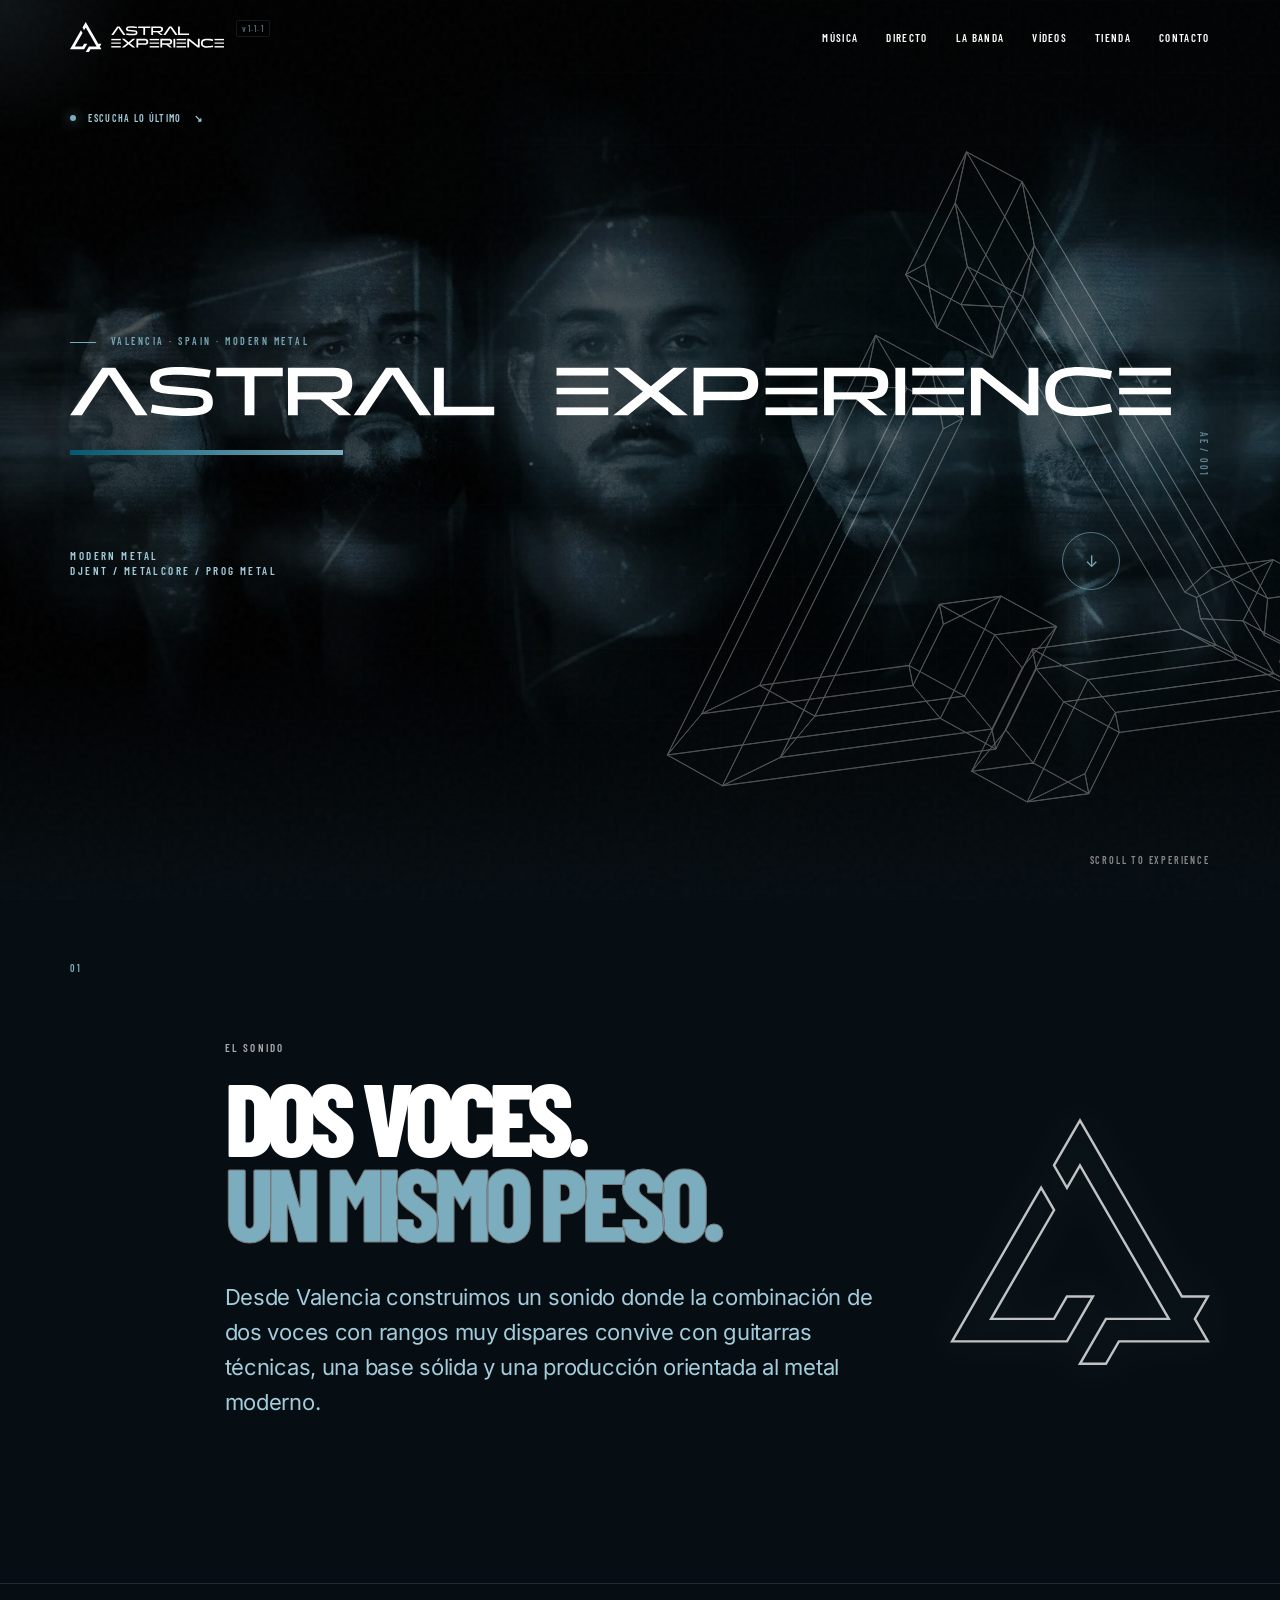
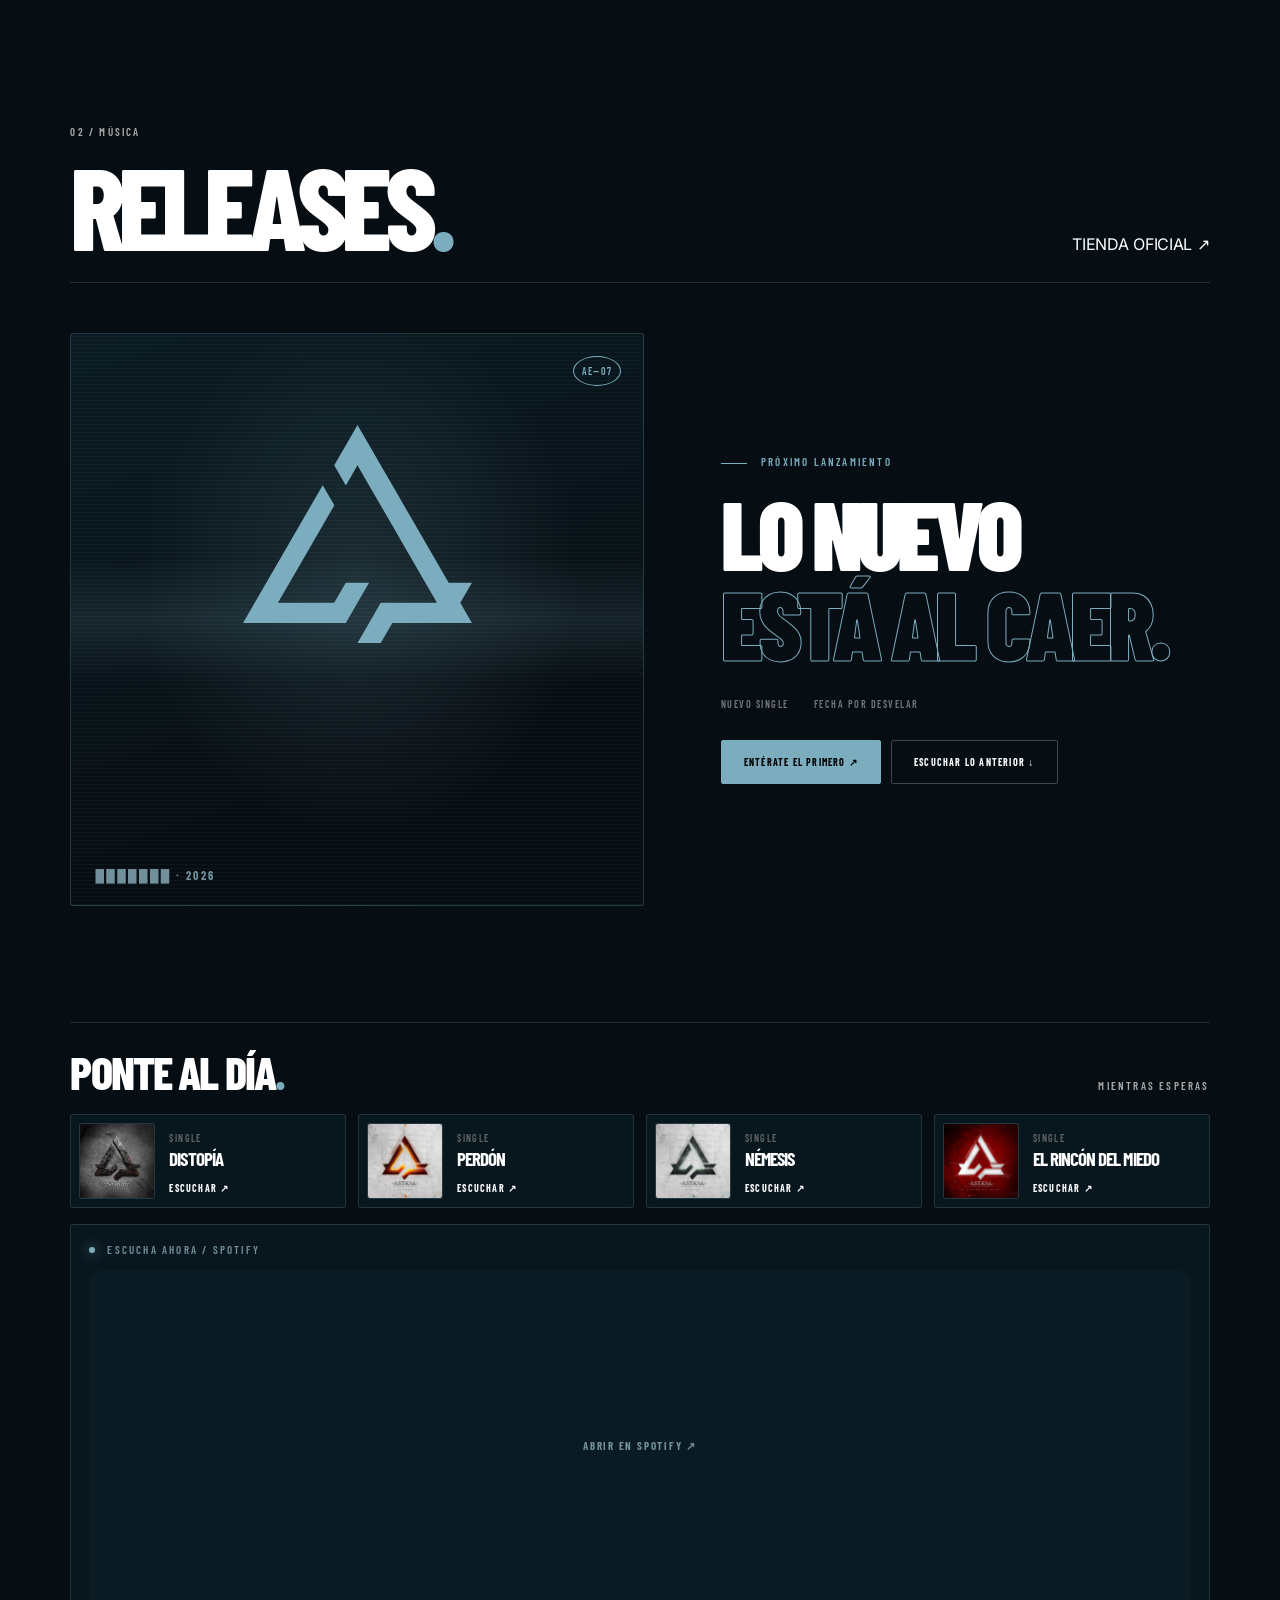
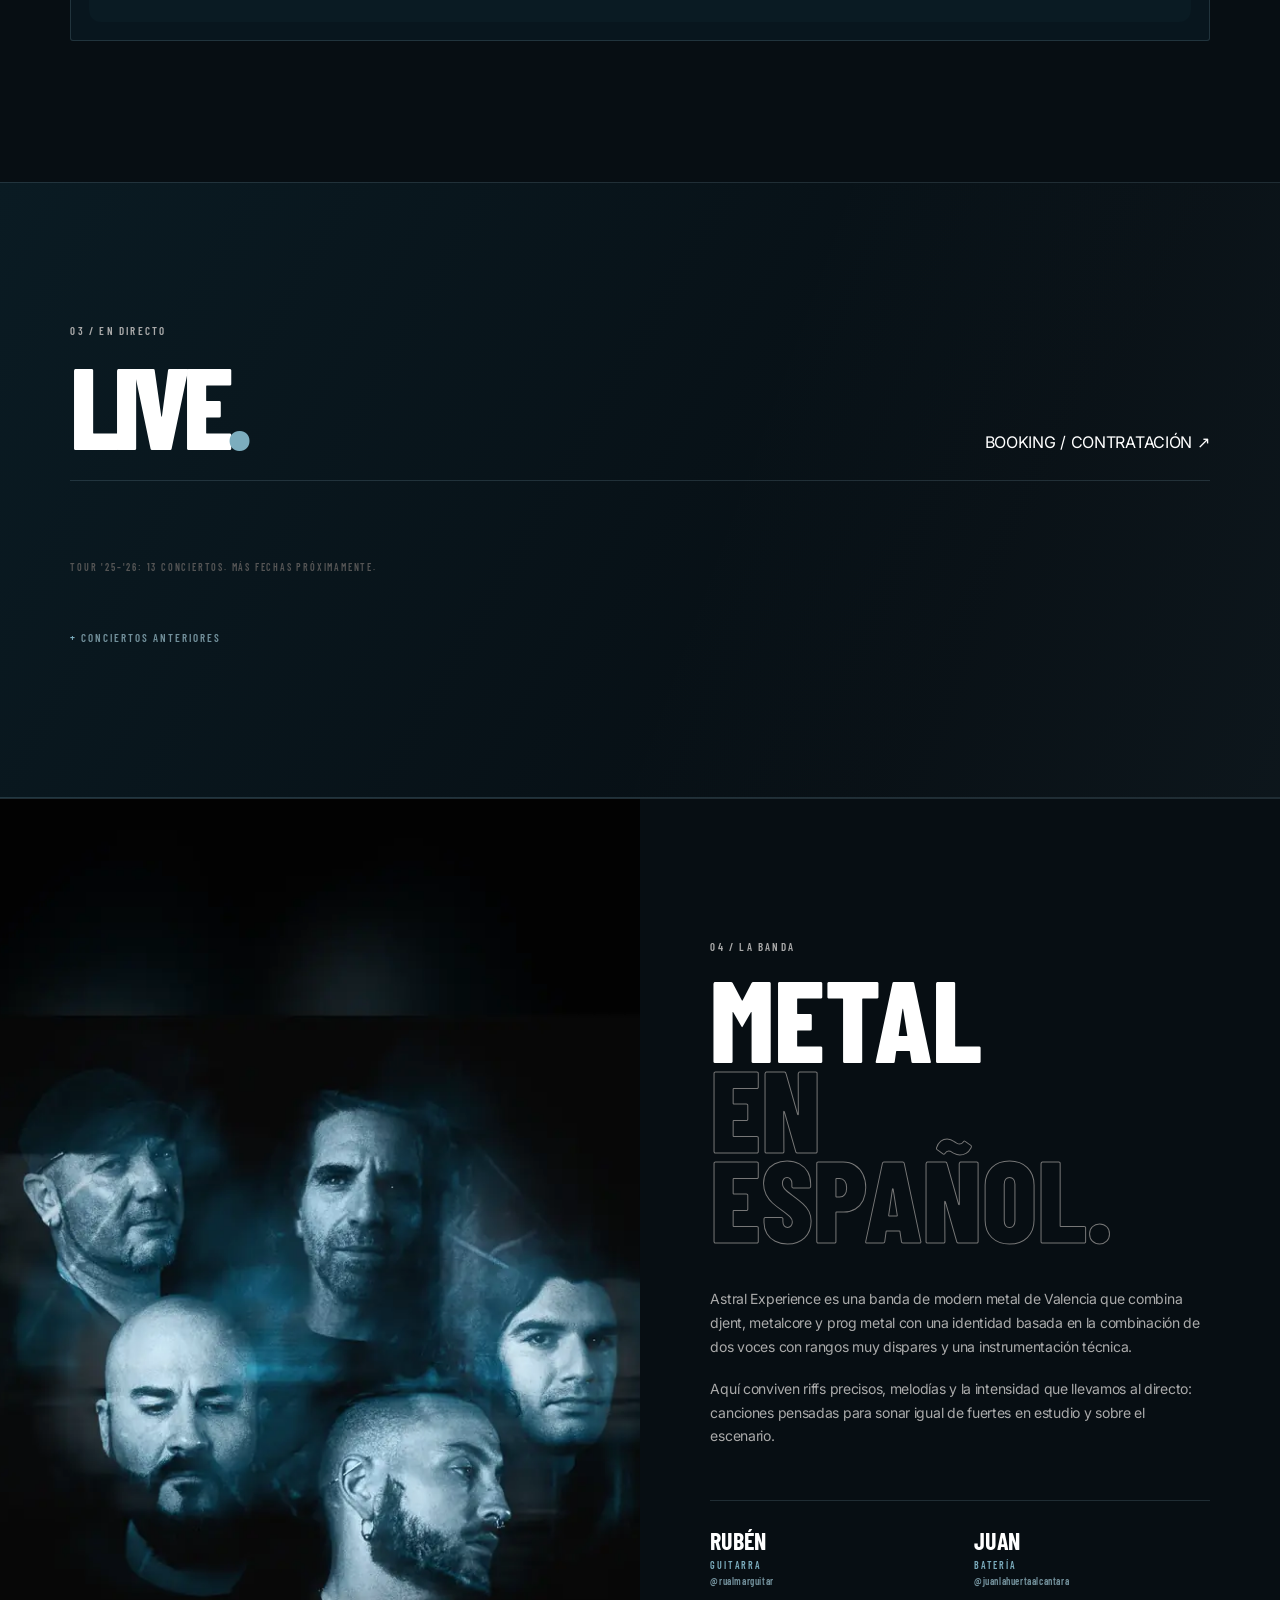
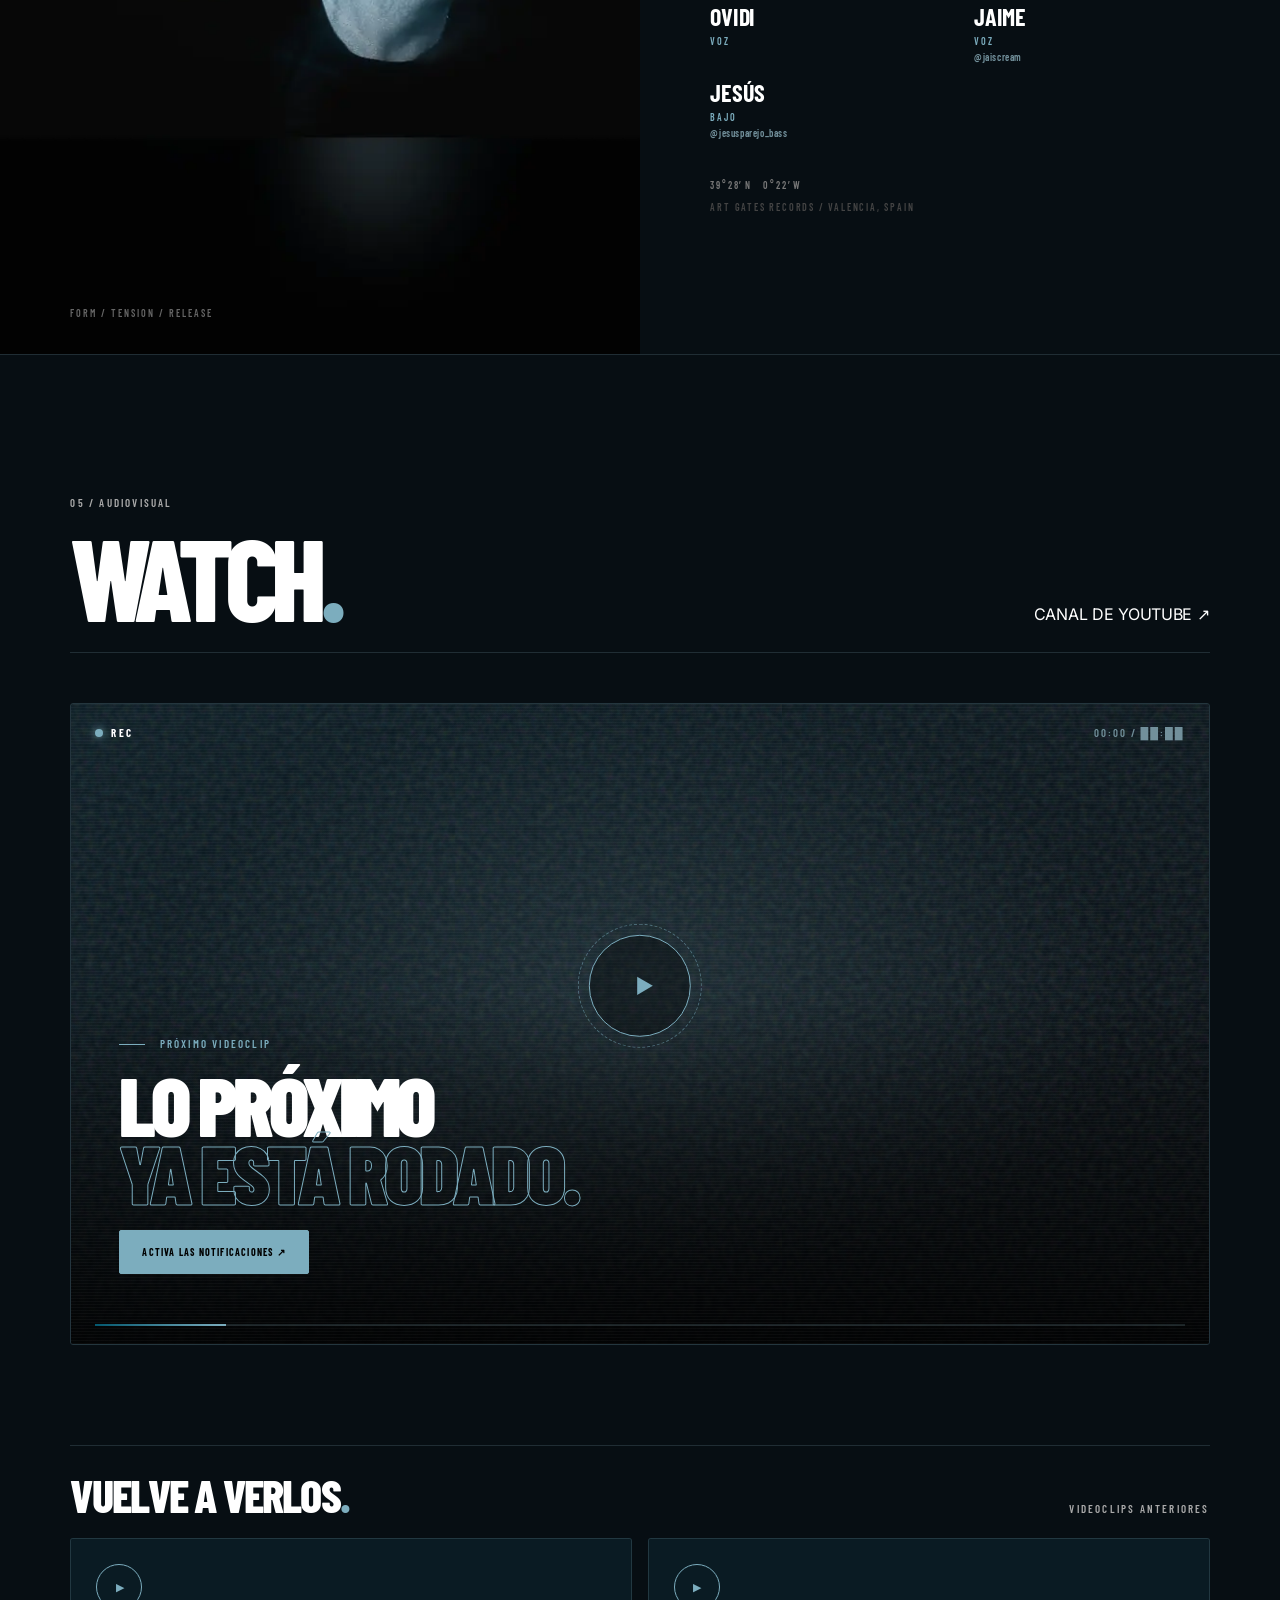
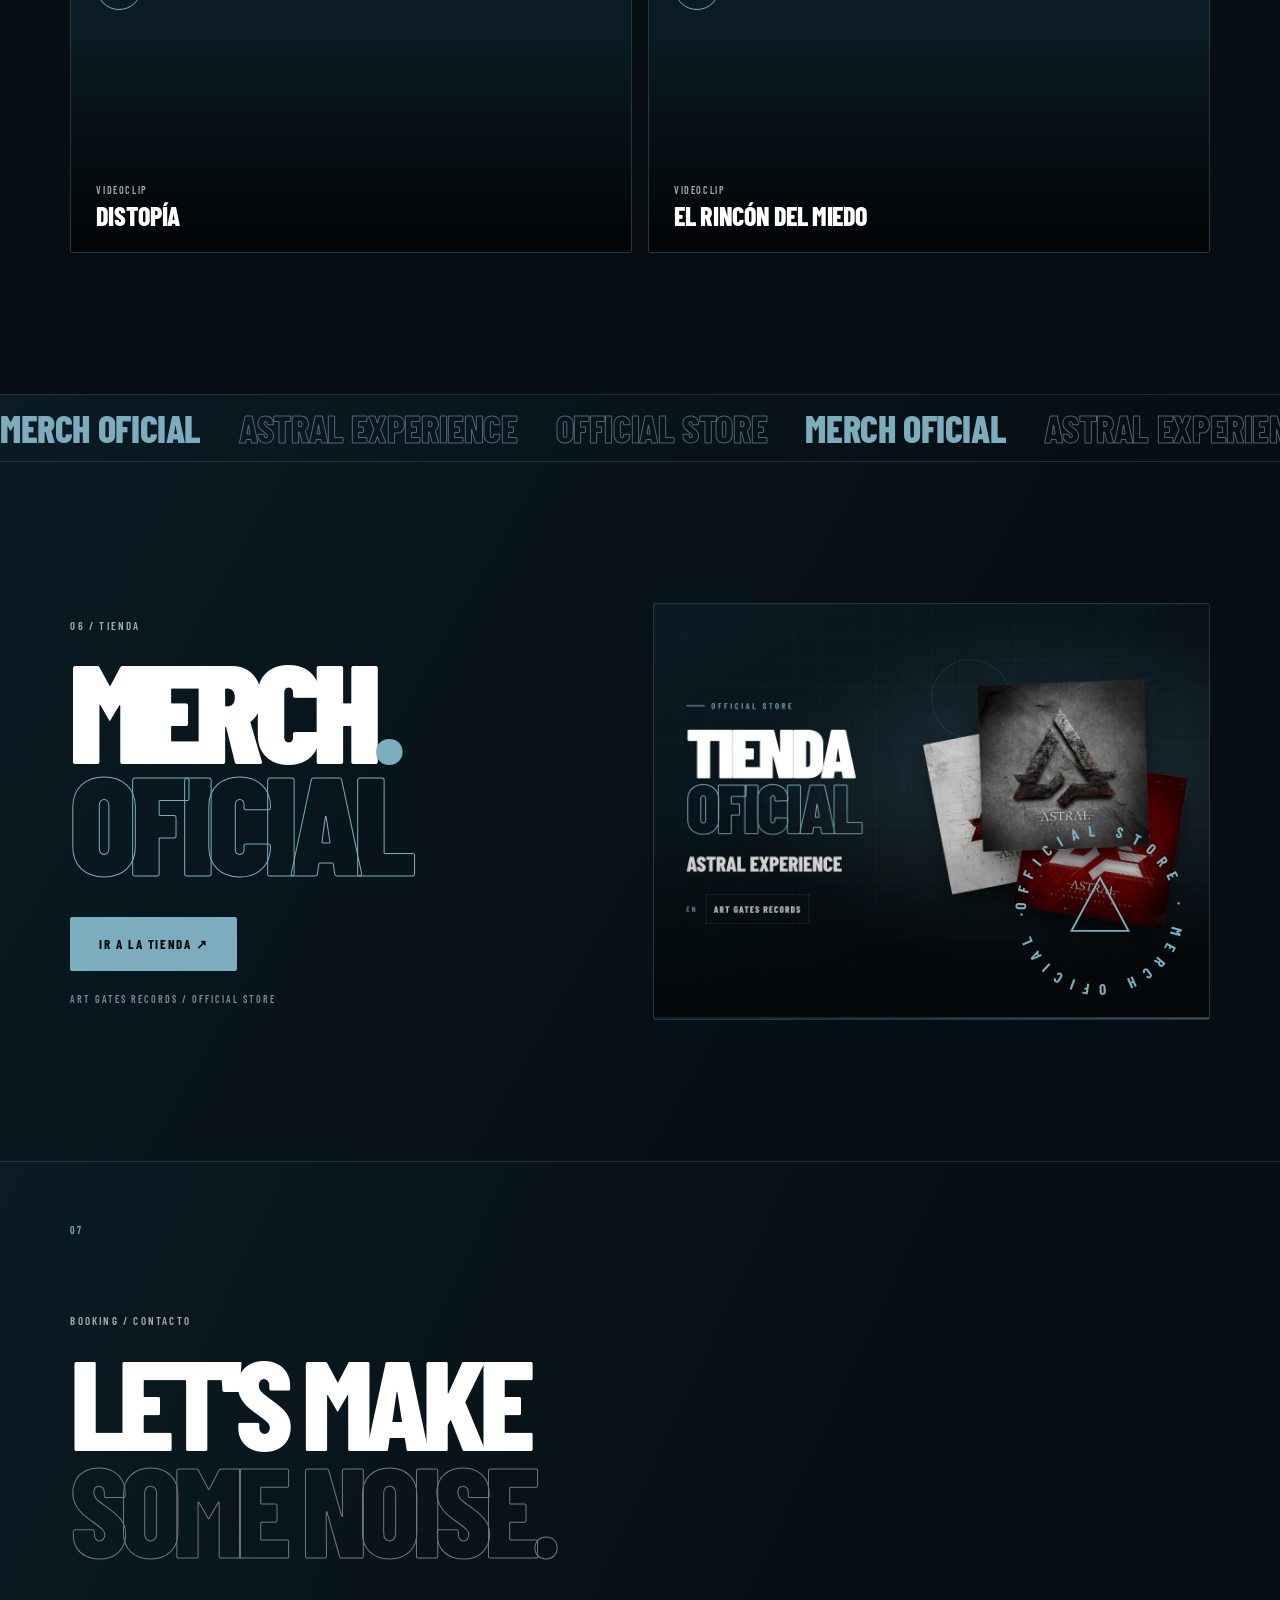
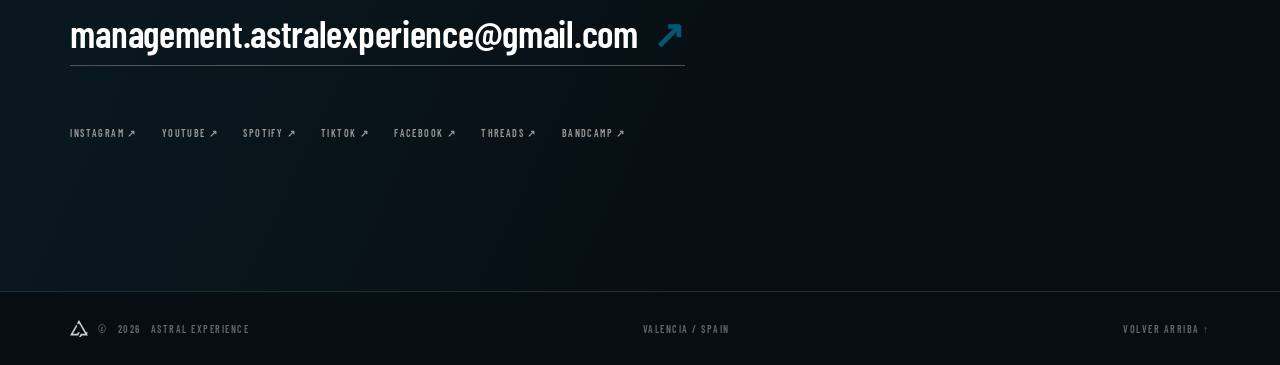
==== index.html @ 27fe6916 "Separar líneas del titular «Lo nuevo / está al caer» para que la tilde no pise la línea superior (v1" ====
<!doctype html>
<!-- ═══════════════ FASE DE COLOR ═══════════════
     data-fase="azul" → fase 1 (desde 2/11/2026, primer videoclip)
     data-fase="rojo" → fase 2 (segundo videoclip). Cambia también 404.html.
     ════════════════════════════════════════════════ -->
<html lang="es" data-fase="azul">
<head>
  <meta charset="utf-8">
  <meta name="viewport" content="width=device-width, initial-scale=1, viewport-fit=cover">

  <!-- ═════════════════════════════════════════════════════════════════════
       SEO · Revisa título y descripción cuando cambie el lanzamiento principal.
       Título: ≤ 60 caracteres. Descripción: 140-160 caracteres.
       ═════════════════════════════════════════════════════════════════════ -->
  <title>Astral Experience — Metal moderno desde Valencia</title>
  <meta name="description" content="Web oficial de Astral Experience, banda de modern metal de Valencia: djent, metalcore y prog metal con dos voces. Escucha Distopía, Perdón y Némesis, mira los vídeos y consulta los conciertos.">
  <link rel="canonical" href="https://www.astralexperience.com/">
  <meta name="robots" content="index, follow, max-image-preview:large">
  <meta name="author" content="Astral Experience">
  <meta name="theme-color" content="#000000">
  <meta name="color-scheme" content="dark">

  <!-- Open Graph / redes (imagen 1200×630 con URL absoluta) -->
  <meta property="og:type" content="website">
  <meta property="og:locale" content="es_ES">
  <meta property="og:site_name" content="Astral Experience">
  <meta property="og:url" content="https://www.astralexperience.com/">
  <meta property="og:title" content="Astral Experience — Metal moderno desde Valencia">
  <meta property="og:description" content="Modern metal desde Valencia. Djent, metalcore y prog metal. Dúo de voces y riffs técnicos.">
  <meta property="og:image" content="https://www.astralexperience.com/assets/img/og-cover.jpg">
  <meta property="og:image:width" content="1200">
  <meta property="og:image:height" content="630">
  <meta property="og:image:alt" content="Astral Experience">
  <meta name="twitter:card" content="summary_large_image">

  <link rel="icon" href="assets/img/logo/favicon.svg" type="image/svg+xml">
  <link rel="apple-touch-icon" href="assets/img/logo/apple-touch-icon.png">
  <link rel="manifest" href="site.webmanifest">

  <!-- Rendimiento: fuentes alojadas en la propia web y la imagen de portada con prioridad -->
  <link rel="preload" href="assets/fonts/barlow-condensed-900.woff2" as="font" type="font/woff2" crossorigin>
  <link rel="preload" href="assets/fonts/inter-var.woff2" as="font" type="font/woff2" crossorigin>
  <link rel="preload" as="image" href="assets/img/hero-mobile.webp" media="(max-width: 47.99rem)" fetchpriority="high">
  <link rel="preload" as="image" href="assets/img/hero.webp" media="(min-width: 48rem)" fetchpriority="high">
  <link rel="preconnect" href="https://i.ytimg.com">

  <script>document.documentElement.classList.add('js')</script>
  <!-- VERSIÓN: súbela en cada cambio aquí, en ?v= de CSS/JS y en la cabecera (fuerza a recargar estilos y scripts) -->
  <link rel="stylesheet" href="assets/css/main.css?v=1.1.1">
  <script src="assets/js/main.js?v=1.1.1" defer></script>

  <!-- Datos estructurados de la banda. Los conciertos se añaden solos a partir de la sección #live. -->
  <script type="application/ld+json">
  {
    "@context": "https://schema.org",
    "@type": "MusicGroup",
    "@id": "https://www.astralexperience.com/#band",
    "name": "Astral Experience",
    "url": "https://www.astralexperience.com/",
    "image": "https://www.astralexperience.com/assets/img/og-cover.jpg",
    "logo": "https://www.astralexperience.com/assets/img/logo/apple-touch-icon.png",
    "genre": ["Modern metal", "Djent", "Metalcore", "Prog metal"],
    "foundingLocation": { "@type": "Place", "name": "Valencia, España" },
    "email": "management.astralexperience@gmail.com",
    "member": [
      { "@type": "OrganizationRole", "roleName": "Guitarra", "member": { "@type": "Person", "name": "Rubén", "sameAs": "https://www.instagram.com/rualmarguitar" } },
      { "@type": "OrganizationRole", "roleName": "Batería", "member": { "@type": "Person", "name": "Juan", "sameAs": "https://www.instagram.com/juanlahuertaalcantara" } },
      { "@type": "OrganizationRole", "roleName": "Voz", "member": { "@type": "Person", "name": "Ovidi" } },
      { "@type": "OrganizationRole", "roleName": "Voz", "member": { "@type": "Person", "name": "Jaime", "sameAs": "https://www.instagram.com/jaiscream" } },
      { "@type": "OrganizationRole", "roleName": "Bajo", "member": { "@type": "Person", "name": "Jesús", "sameAs": "https://www.instagram.com/jesusparejo_bass" } }
    ],
    "recordLabel": { "@type": "Organization", "name": "Art Gates Records", "url": "https://artgatesrecords.com" },
    "sameAs": [
      "https://open.spotify.com/artist/5CzccUc35KuvkdlFZDBaW0",
      "https://www.instagram.com/astralexperience",
      "https://www.youtube.com/@AstralExperience",
      "https://www.tiktok.com/@astralexperience",
      "https://www.facebook.com/astralexperience",
      "https://www.threads.net/@astralexperience",
      "https://astralexperience.bandcamp.com"
    ]
  }
  </script>
</head>
<body>
  <a class="skip" href="#top">Saltar al contenido</a>
  <div class="noise" aria-hidden="true"></div>
  <div class="cursor-glow" aria-hidden="true"></div>

  <!-- ─────────────────────────── CABECERA ─────────────────────────── -->
  <header class="site-header">
    <a class="brand" href="#top" aria-label="Astral Experience, inicio">
      <!-- Imagotipo oficial (BLACKDSUN). Versiones en assets/img/logo/ -->
      <img class="brand-logo" src="assets/img/logo/imagotipo.svg" width="160" height="31" alt="Astral Experience">
      <span class="site-version" title="Versión de la web">v1.1.1</span>
    </a>
    <button class="menu-toggle" type="button" aria-label="Abrir menú" aria-expanded="false" aria-controls="main-nav">
      <span></span><span></span>
    </button>
    <nav class="main-nav" id="main-nav" aria-label="Navegación principal">
      <a href="#music">MÚSICA</a><a href="#live">DIRECTO</a><a href="#experience">LA BANDA</a><a href="#videos">VÍDEOS</a><a href="#store">TIENDA</a><a href="#contact">CONTACTO</a>
    </nav>
  </header>

  <main id="top">

    <!-- ════════════════════════════════════════════════════════════════════
         PORTADA
         ════════════════════════════════════════════════════════════════════ -->
    <section class="hero" aria-labelledby="hero-title">
      <!-- PLACEHOLDER: foto principal. hero.webp 1920×1080 (horizontal) y hero-mobile.webp 1080×1440 (vertical).
           Se muestra en blanco y negro y semitransparente, como fondo.
           VÍDEO OPCIONAL: sube assets/video/hero.mp4 (≤ 4 MB, sin audio, 10-20 s en bucle) y añade
           data-src="assets/video/hero.mp4" al <video>. Sin ese atributo no se descarga nada. -->
      <div class="hero-media" aria-hidden="true">
        <picture>
          <source media="(min-width: 48rem)" srcset="assets/img/hero.webp" width="1920" height="1080">
          <img src="assets/img/hero-mobile.webp" width="1080" height="1440" alt="" fetchpriority="high" decoding="async">
        </picture>
        <video muted loop playsinline preload="none" data-hero-video></video>
      </div>
      <div class="hero-grid" aria-hidden="true"></div>
      <img class="hero-element" src="assets/img/logo/elemento.svg" alt="" aria-hidden="true" width="1430" height="1403" decoding="async">
      <div class="hero-content">
        <p class="eyebrow"><span></span> VALENCIA · SPAIN · MODERN METAL</p>
        <h1 id="hero-title" class="hero-logo"><img src="assets/img/logo/logotipo.svg" alt="Astral Experience" width="3518" height="156" fetchpriority="high"><span class="hero-bar" aria-hidden="true"></span></h1>
        <div class="hero-bottom">
          <p>MODERN METAL<br>DJENT / METALCORE / PROG METAL</p>
          <a class="circle-link" href="#music" aria-label="Descubrir la música"><span aria-hidden="true">↓</span></a>
        </div>
      </div>
      <div class="hero-side" aria-hidden="true">AE / 001</div><div class="scroll-label" aria-hidden="true">SCROLL TO EXPERIENCE</div>
      <!-- EDITABLE · texto del aviso superior de la portada -->
      <a class="hero-listen" href="#music"><span class="live-dot"></span> ESCUCHA LO ÚLTIMO <span aria-hidden="true">↘</span></a>
    </section>

    <!-- ════════════════════════════════════════════════════════════════════
         01 · INTRO
         ════════════════════════════════════════════════════════════════════ -->
    <section class="intro section-pad" aria-labelledby="intro-title">
      <div class="section-index" aria-hidden="true">01</div>
      <div class="intro-copy reveal">
        <!-- ═══════════════ EDITABLE · INTRO ═══════════════ -->
        <p class="eyebrow">EL SONIDO</p>
        <h2 id="intro-title">DOS VOCES.<br><span>UN MISMO PESO.</span></h2>
        <p class="lead">Desde Valencia construimos un sonido donde la combinación de dos voces con rangos muy dispares convive con guitarras técnicas, una base sólida y una producción orientada al metal moderno.</p>
        <!-- ═══════════════ FIN EDITABLE · INTRO ═══════════════ -->
      </div>
      <div class="intro-symbol" aria-hidden="true"><img src="assets/img/logo/isotipo-contorno.svg" alt="" width="856" height="815" loading="lazy"></div>
    </section>

    <!-- ════════════════════════════════════════════════════════════════════
         02 · MÚSICA
         ════════════════════════════════════════════════════════════════════ -->
    <section id="music" class="music section-pad" aria-labelledby="music-title">
      <div class="section-head reveal">
        <div><p class="eyebrow">02 / MÚSICA</p><h2 id="music-title">RELEASES<span class="red-dot">.</span></h2></div>
        <a class="text-link" href="https://artgatesrecords.com/store/es/astral-experience" target="_blank" rel="noopener">TIENDA OFICIAL ↗</a>
      </div>

      <!-- ═══════════════ EDITABLE · PRÓXIMO LANZAMIENTO ═══════════════
           Bloque destacado mientras no se pueda nombrar el single.
           El día del anuncio (o de la salida) se sustituye por la portada, el título y los enlaces del single.
           ═════════════════════════════════════════════════════════════ -->
      <article class="next-release reveal">
        <div class="next-art" aria-hidden="true">
          <span class="next-mark"></span>
          <div class="next-bars"><i></i><i></i><i></i><i></i><i></i><i></i><i></i><i></i><i></i><i></i><i></i><i></i><i></i><i></i><i></i><i></i></div>
          <span class="next-stamp">AE—07</span>
          <span class="next-redacted">███████ · 2026</span>
        </div>
        <div class="next-info">
          <p class="eyebrow"><span></span> PRÓXIMO LANZAMIENTO</p>
          <h3>LO NUEVO<br><em>ESTÁ AL CAER.</em></h3>
          <div class="release-meta"><span>NUEVO SINGLE</span><span>FECHA POR DESVELAR</span></div>
          <div class="actions">
            <a class="button button-primary" href="https://www.instagram.com/astralexperience" target="_blank" rel="noopener">ENTÉRATE EL PRIMERO ↗</a>
            <a class="button" href="#discografia">ESCUCHAR LO ANTERIOR ↓</a>
          </div>
        </div>
      </article>
      <!-- ═══════════════ FIN EDITABLE · PRÓXIMO LANZAMIENTO ═══════════════ -->

      <!-- ═══════════════ EDITABLE · DISCOGRAFÍA ═══════════════
           Un <article> por lanzamiento, del más reciente al más antiguo.
           Portadas cuadradas 600×600 WebP en assets/img/releases/.
           En href pon el enlace directo del single en Spotify (o el enlace inteligente).
           ══════════════════════════════════════════════════════ -->
      <div class="discography" id="discografia">
        <div class="discography-head">
          <p class="eyebrow">MIENTRAS ESPERAS</p>
          <h3>PONTE AL DÍA<span class="red-dot">.</span></h3>
        </div>
        <div class="release-grid">
        <article class="release-card reveal">
          <div class="mini-art"><img src="assets/img/releases/distopia.webp" width="600" height="600" loading="lazy" decoding="async" alt="Portada de Distopía"></div>
          <div class="card-copy"><span>SINGLE</span><h3>DISTOPÍA</h3><a href="https://open.spotify.com/artist/5CzccUc35KuvkdlFZDBaW0" target="_blank" rel="noopener">ESCUCHAR ↗</a></div>
        </article>
        <article class="release-card reveal">
          <div class="mini-art"><img src="assets/img/releases/perdon.webp" width="600" height="600" loading="lazy" decoding="async" alt="Portada de Perdón"></div>
          <div class="card-copy"><span>SINGLE</span><h3>PERDÓN</h3><a href="https://open.spotify.com/artist/5CzccUc35KuvkdlFZDBaW0" target="_blank" rel="noopener">ESCUCHAR ↗</a></div>
        </article>
        <article class="release-card reveal">
          <div class="mini-art"><img src="assets/img/releases/nemesis.webp" width="600" height="600" loading="lazy" decoding="async" alt="Portada de Némesis"></div>
          <div class="card-copy"><span>SINGLE</span><h3>NÉMESIS</h3><a href="https://open.spotify.com/artist/5CzccUc35KuvkdlFZDBaW0" target="_blank" rel="noopener">ESCUCHAR ↗</a></div>
        </article>
        <article class="release-card reveal">
          <div class="mini-art"><img src="assets/img/releases/rincon.webp" width="600" height="600" loading="lazy" decoding="async" alt="Portada de El rincón del miedo"></div>
          <div class="card-copy"><span>SINGLE</span><h3>EL RINCÓN DEL MIEDO</h3><a href="https://open.spotify.com/artist/5CzccUc35KuvkdlFZDBaW0" target="_blank" rel="noopener">ESCUCHAR ↗</a></div>
        </article>
        </div>
      </div>
      <!-- ═══════════════ FIN EDITABLE · DISCOGRAFÍA ═══════════════ -->

      <!-- ═══════════════ EDITABLE · REPRODUCTOR DE SPOTIFY ═══════════════
           Ahora muestra el perfil de artista (se actualiza solo con lo más escuchado).
           Para fijar un single o álbum, cambia data-src por:
             https://open.spotify.com/embed/track/ID_DE_LA_CANCION?theme=0
             https://open.spotify.com/embed/album/ID_DEL_ALBUM?theme=0
           (el ID es la parte final del enlace "Compartir" de Spotify).
           El reproductor solo se carga cuando el visitante llega a esta zona.
           ═════════════════════════════════════════════════════════════════ -->
      <div class="player reveal">
        <div class="player-head"><span class="live-dot"></span><p class="eyebrow">ESCUCHA AHORA / SPOTIFY</p></div>
        <div class="player-frame" data-spotify data-src="https://open.spotify.com/embed/artist/5CzccUc35KuvkdlFZDBaW0?theme=0">
          <a class="player-fallback" href="https://open.spotify.com/artist/5CzccUc35KuvkdlFZDBaW0" target="_blank" rel="noopener">ABRIR EN SPOTIFY ↗</a>
        </div>
      </div>
      <!-- ═══════════════ FIN EDITABLE · REPRODUCTOR DE SPOTIFY ═══════════════ -->
    </section>

    <!-- ════════════════════════════════════════════════════════════════════
         03 · DIRECTO
         ════════════════════════════════════════════════════════════════════ -->
    <section id="live" class="live section-pad" aria-labelledby="live-title">
      <div class="section-head reveal">
        <div><p class="eyebrow">03 / EN DIRECTO</p><h2 id="live-title">LIVE<span class="red-dot">.</span></h2></div>
        <a class="text-link" href="#contact">BOOKING / CONTRATACIÓN ↗</a>
      </div>

      <!-- ═══════════════ EDITABLE · CONCIERTOS ═══════════════
           Un <article> por concierto, en cualquier orden.
           data-date="AAAA-MM-DD" es obligatorio: la web ordena las fechas y mueve sola
           las ya celebradas a "Conciertos anteriores".
           Entradas: pon el enlace en href; con href="#" la flecha no se muestra.
           Los datos para Google (eventos) se generan automáticamente desde esta lista:
           mantén las clases show-city, show-venue y show-bands.
           ══════════════════════════════════════════════════════ -->
      <div class="show-list" data-shows>
        <article class="show-row" data-date="2026-10-30" data-time="21:00">
          <div class="show-date"><strong>30</strong><span>OCT</span><small>2026</small></div>
          <div class="show-main"><span><b class="show-city">VALENCIA</b> · <b class="show-venue">PETER ROCK</b> · CIERRE DEL TOUR '25–'26</span><h3 class="show-bands">ASTRAL EXPERIENCE + THE THIRD GRADE + GRIZZLY LIZZARDS</h3></div>
          <div class="show-info"><span>21:00 H</span><strong>12 € ANT. / 15 € TAQ.</strong></div>
          <a class="show-arrow" href="#" target="_blank" rel="noopener" aria-label="Entradas para Valencia">↗</a>
        </article>
        <article class="show-row" data-date="2026-09-05">
          <div class="show-date"><strong>05</strong><span>SEP</span><small>2026</small></div>
          <div class="show-main"><span><b class="show-city">VITORIA-GASTEIZ</b> · <b class="show-venue">URBAN ROCK CONCEPT</b></span><h3 class="show-bands">ASTRAL EXPERIENCE + I SEE EXPLOSIONS + CAVAN</h3></div>
          <div class="show-info"></div>
          <a class="show-arrow" href="#" target="_blank" rel="noopener" aria-label="Entradas para Vitoria-Gasteiz">↗</a>
        </article>
        <article class="show-row" data-date="2026-09-04">
          <div class="show-date"><strong>04</strong><span>SEP</span><small>2026</small></div>
          <div class="show-main"><span><b class="show-city">ZARAGOZA</b> · <b class="show-venue">UTOPÍA</b></span><h3 class="show-bands">ASTRAL EXPERIENCE + ARIDAY</h3></div>
          <div class="show-info"></div>
          <a class="show-arrow" href="#" target="_blank" rel="noopener" aria-label="Entradas para Zaragoza">↗</a>
        </article>
        <article class="show-row" data-date="2026-04-02">
          <div class="show-date"><strong>02</strong><span>ABR</span><small>2026</small></div>
          <div class="show-main"><span><b class="show-city">MADRID</b> · <b class="show-venue">ROCKVILLE</b></span><h3 class="show-bands">ASTRAL EXPERIENCE + OPERA MAGNA</h3></div>
          <div class="show-info"></div>
          <a class="show-arrow" href="#" target="_blank" rel="noopener" aria-label="Entradas para Madrid">↗</a>
        </article>
        <article class="show-row" data-date="2025-10-03">
          <div class="show-date"><strong>03</strong><span>OCT</span><small>2025</small></div>
          <div class="show-main"><span><b class="show-city">VALENCIA</b></span><h3 class="show-bands">ASTRAL EXPERIENCE + MORTI + HOUSE OF DAWN</h3></div>
          <div class="show-info"></div>
          <a class="show-arrow" href="#" target="_blank" rel="noopener" aria-label="Entradas para Valencia">↗</a>
        </article>
        <article class="show-row" data-date="2025-09-12">
          <div class="show-date"><strong>12</strong><span>SEP</span><small>2025</small></div>
          <div class="show-main"><span><b class="show-city">MADRID</b></span><h3 class="show-bands">ASTRAL EXPERIENCE + MORTI + HOUSE OF DAWN</h3></div>
          <div class="show-info"></div>
          <a class="show-arrow" href="#" target="_blank" rel="noopener" aria-label="Entradas para Madrid">↗</a>
        </article>
      </div>
      <!-- ═══════════════ FIN EDITABLE · CONCIERTOS ═══════════════ -->

      <p class="empty-note reveal">TOUR '25–'26: 13 CONCIERTOS. MÁS FECHAS PRÓXIMAMENTE.</p>

      <details class="past-shows" data-past hidden>
        <summary>CONCIERTOS ANTERIORES</summary>
        <div class="show-list show-list-past" data-past-list></div>
      </details>
    </section>

    <!-- ════════════════════════════════════════════════════════════════════
         04 · LA BANDA
         ════════════════════════════════════════════════════════════════════ -->
    <section id="experience" class="experience" aria-labelledby="band-title">
      <!-- PLACEHOLDER: foto oficial de la banda, vertical 1000×1200 WebP -->
      <figure class="experience-image">
        <img src="assets/img/banda.webp" width="1000" height="1200" loading="lazy" decoding="async" alt="Astral Experience, foto oficial">
        <figcaption class="image-label">FORM / TENSION / RELEASE</figcaption>
      </figure>
      <div class="experience-content section-pad reveal">
        <p class="eyebrow">04 / LA BANDA</p>
        <h2 id="band-title">METAL<br><span>EN ESPAÑOL.</span></h2>

        <!-- ═══════════════ EDITABLE · BIOGRAFÍA ═══════════════
             Texto de la biografía de Spotify (02_Plataformas/Spotify), para mantener un mismo mensaje en todas partes. -->
        <p>Astral Experience es una banda de modern metal de Valencia que combina djent, metalcore y prog metal con una identidad basada en la combinación de dos voces con rangos muy dispares y una instrumentación técnica.</p>
        <p>Aquí conviven riffs precisos, melodías y la intensidad que llevamos al directo: canciones pensadas para sonar igual de fuertes en estudio y sobre el escenario.</p>
        <!-- ═══════════════ FIN EDITABLE · BIOGRAFÍA ═══════════════ -->

        <!-- ═══════════════ EDITABLE · FORMACIÓN ═══════════════
             Un <div> por miembro: nombre (<dt>), instrumento (<dd>) y, si tiene, su Instagram. -->
        <dl class="lineup">
          <div><dt>RUBÉN</dt><dd>GUITARRA</dd><dd class="lineup-ig"><a href="https://www.instagram.com/rualmarguitar" target="_blank" rel="noopener">@rualmarguitar</a></dd></div>
          <div><dt>JUAN</dt><dd>BATERÍA</dd><dd class="lineup-ig"><a href="https://www.instagram.com/juanlahuertaalcantara" target="_blank" rel="noopener">@juanlahuertaalcantara</a></dd></div>
          <div><dt>OVIDI</dt><dd>VOZ</dd></div>
          <div><dt>JAIME</dt><dd>VOZ</dd><dd class="lineup-ig"><a href="https://www.instagram.com/jaiscream" target="_blank" rel="noopener">@jaiscream</a></dd></div>
          <div><dt>JESÚS</dt><dd>BAJO</dd><dd class="lineup-ig"><a href="https://www.instagram.com/jesusparejo_bass" target="_blank" rel="noopener">@jesusparejo_bass</a></dd></div>
        </dl>
        <!-- ═══════════════ FIN EDITABLE · FORMACIÓN ═══════════════ -->

        <div class="coordinates">39°28′N&nbsp;&nbsp; 0°22′W <span>ART GATES RECORDS / VALENCIA, SPAIN</span></div>
      </div>
    </section>

    <!-- ════════════════════════════════════════════════════════════════════
         05 · VÍDEOS
         ════════════════════════════════════════════════════════════════════ -->
    <section id="videos" class="videos section-pad" aria-labelledby="videos-title">
      <div class="section-head reveal">
        <div><p class="eyebrow">05 / AUDIOVISUAL</p><h2 id="videos-title">WATCH<span class="red-dot">.</span></h2></div>
        <a class="text-link" href="https://www.youtube.com/@AstralExperience" target="_blank" rel="noopener">CANAL DE YOUTUBE ↗</a>
      </div>

      <!-- ═══════════════ EDITABLE · PRÓXIMO VIDEOCLIP ═══════════════
           Bloque destacado mientras el videoclip no se pueda mostrar.
           El día del estreno se sustituye por una tarjeta de vídeo normal (como las de abajo)
           con el ID de YouTube del videoclip.
           ══════════════════════════════════════════════════════════════ -->
      <a class="next-video reveal" href="https://www.youtube.com/@AstralExperience?sub_confirmation=1" target="_blank" rel="noopener">
        <div class="next-video-screen" aria-hidden="true">
          <span class="nv-rec"><i></i>REC</span>
          <span class="nv-time">00:00 / ██:██</span>
          <span class="nv-play"><svg viewBox="0 0 24 24"><path d="M8 5.5v13l11-6.5z"/></svg></span>
          <span class="nv-progress"><i></i></span>
        </div>
        <div class="next-video-caption">
          <p class="eyebrow"><span></span> PRÓXIMO VIDEOCLIP</p>
          <h3>LO PRÓXIMO<br><em>YA ESTÁ RODADO.</em></h3>
          <span class="button button-primary">ACTIVA LAS NOTIFICACIONES ↗</span>
        </div>
      </a>
      <!-- ═══════════════ FIN EDITABLE · PRÓXIMO VIDEOCLIP ═══════════════ -->

      <!-- ═══════════════ EDITABLE · VÍDEOS ANTERIORES ═══════════════
           data-yt = ID del vídeo (lo que va tras "watch?v=" en el enlace de YouTube);
           cambia también el href con el mismo ID.
           La miniatura la pone YouTube automáticamente. Si quieres una propia, añade
           data-thumb="assets/img/videos/archivo.webp" (1200×800).
           El vídeo se reproduce dentro de la web solo al pulsar (no ralentiza la carga).
           ══════════════════════════════════════════════════ -->
      <div class="past-videos">
        <div class="discography-head">
          <p class="eyebrow">VIDEOCLIPS ANTERIORES</p>
          <h3>VUELVE A VERLOS<span class="red-dot">.</span></h3>
        </div>
        <div class="video-grid video-grid-small">
          <a class="video-card reveal" href="https://www.youtube.com/watch?v=HKH8GMUi9Sg" data-yt="HKH8GMUi9Sg" target="_blank" rel="noopener">
            <div class="video-bg"><span class="play" aria-hidden="true">▶</span></div>
            <div class="video-caption"><span>VIDEOCLIP</span><h3>DISTOPÍA</h3></div>
          </a>
          <a class="video-card reveal" href="https://www.youtube.com/watch?v=YtnCqbn9QDs" data-yt="YtnCqbn9QDs" target="_blank" rel="noopener">
            <div class="video-bg"><span class="play" aria-hidden="true">▶</span></div>
            <div class="video-caption"><span>VIDEOCLIP</span><h3>EL RINCÓN DEL MIEDO</h3></div>
          </a>
        </div>
      </div>
      <!-- ═══════════════ FIN EDITABLE · VÍDEOS ═══════════════ -->
    </section>

    <!-- ════════════════════════════════════════════════════════════════════
         06 · TIENDA
         ════════════════════════════════════════════════════════════════════ -->
    <!-- ═══════════════ EDITABLE · TIENDA ═══════════════
         Enlace a la tienda oficial (Art Gates Records). Foto de producto: assets/img/merch.webp (1200×900, WebP).
         ══════════════════════════════════════════════════ -->
    <section id="store" class="store" aria-labelledby="store-title">
      <div class="store-marquee" aria-hidden="true">
        <div class="store-marquee-track">
          <span>MERCH OFICIAL</span><span>ASTRAL EXPERIENCE</span><span>OFFICIAL STORE</span><span>MERCH OFICIAL</span><span>ASTRAL EXPERIENCE</span><span>OFFICIAL STORE</span>
          <span>MERCH OFICIAL</span><span>ASTRAL EXPERIENCE</span><span>OFFICIAL STORE</span><span>MERCH OFICIAL</span><span>ASTRAL EXPERIENCE</span><span>OFFICIAL STORE</span>
        </div>
      </div>
      <a class="store-card section-pad reveal" href="https://artgatesrecords.com/store/es/astral-experience" target="_blank" rel="noopener">
        <div class="store-copy">
          <p class="eyebrow">06 / TIENDA</p>
          <h2 id="store-title">MERCH<span class="red-dot">.</span><br><em>OFICIAL</em></h2>
          <span class="button button-primary store-cta">IR A LA TIENDA ↗</span>
          <small class="store-note">ART GATES RECORDS / OFFICIAL STORE</small>
        </div>
        <div class="store-visual">
          <img src="assets/img/merch.webp" width="1200" height="900" loading="lazy" decoding="async" alt="Merchandising oficial de Astral Experience">
          <svg class="store-badge" viewBox="0 0 200 200" aria-hidden="true">
            <defs><path id="badge-circle" d="M100,100 m-78,0 a78,78 0 1,1 156,0 a78,78 0 1,1 -156,0"/></defs>
            <text><textPath href="#badge-circle" textLength="486" lengthAdjust="spacing">OFFICIAL STORE · MERCH OFICIAL · </textPath></text>
            <path d="M100 66 130 122H70Z" fill="none" stroke="currentColor" stroke-width="2"/>
          </svg>
        </div>
      </a>
    </section>
    <!-- ═══════════════ FIN EDITABLE · TIENDA ═══════════════ -->

    <!-- ════════════════════════════════════════════════════════════════════
         07 · CONTACTO
         ════════════════════════════════════════════════════════════════════ -->
    <section id="contact" class="contact section-pad" aria-labelledby="contact-title">
      <div class="section-index" aria-hidden="true">07</div>
      <div class="contact-inner reveal">
        <p class="eyebrow">BOOKING / CONTACTO</p>
        <h2 id="contact-title">LET'S MAKE<br><em>SOME NOISE.</em></h2>
        <a class="email-link" href="mailto:management.astralexperience@gmail.com">management.astralexperience@gmail.com <span aria-hidden="true">↗</span></a>
        <div class="socials">
          <a href="https://www.instagram.com/astralexperience" target="_blank" rel="noopener">INSTAGRAM ↗</a>
          <a href="https://www.youtube.com/@AstralExperience" target="_blank" rel="noopener">YOUTUBE ↗</a>
          <a href="https://open.spotify.com/artist/5CzccUc35KuvkdlFZDBaW0" target="_blank" rel="noopener">SPOTIFY ↗</a>
          <a href="https://www.tiktok.com/@astralexperience" target="_blank" rel="noopener">TIKTOK ↗</a>
          <a href="https://www.facebook.com/astralexperience" target="_blank" rel="noopener">FACEBOOK ↗</a>
          <a href="https://www.threads.net/@astralexperience" target="_blank" rel="noopener">THREADS ↗</a>
          <a href="https://astralexperience.bandcamp.com" target="_blank" rel="noopener">BANDCAMP ↗</a>
          <!-- EDITABLE · pon aquí el enlace de invitación al canal de difusión de Instagram (con href="#" no se muestra) -->
          <a href="#" target="_blank" rel="noopener">CANAL DE INSTAGRAM ↗</a>
        </div>
      </div>
    </section>

    <!-- ═══════════════ OPCIONAL · MAILING LIST (desactivada) ═══════════════
         Cuando tengáis plataforma de mailing (Brevo, MailerLite, Mailchimp…), sustituye
         ACTION_URL por la URL de formulario que os dé y quita estas marcas de comentario.
    <section class="newsletter section-pad" aria-labelledby="nl-title">
      <p class="eyebrow">LISTA DE CORREO</p>
      <h2 id="nl-title">ENTÉRATE<br><span>ANTES QUE NADIE.</span></h2>
      <form class="nl-form" action="ACTION_URL" method="post" target="_blank">
        <label for="nl-email">TU CORREO</label>
        <input id="nl-email" type="email" name="EMAIL" autocomplete="email" required>
        <button class="button button-primary" type="submit">APUNTARME</button>
      </form>
    </section>
    ═══════════════ FIN OPCIONAL · MAILING LIST ═══════════════ -->
  </main>

  <footer class="site-footer">
    <span class="footer-brand"><img src="assets/img/logo/isotipo.svg" alt="" width="18" height="17">© <span data-year>2026</span> ASTRAL EXPERIENCE</span>
    <span>VALENCIA / SPAIN</span>
    <a href="#top">VOLVER ARRIBA ↑</a>
  </footer>
</body>
</html>
---- assets/css/main.css ----
/* ==========================================================================
   Astral Experience · estilos
   Basado en la propuesta "Opción A" (styles.css + option-a.css) unificada en un solo archivo.
   Colores principales: variables de :root en el bloque "OPCIÓN A".
   ========================================================================== */
@font-face{font-family:"Barlow Condensed";src:url("../fonts/barlow-condensed-600.woff2") format("woff2");font-weight:400 600;font-display:swap}
@font-face{font-family:"Barlow Condensed";src:url("../fonts/barlow-condensed-700.woff2") format("woff2");font-weight:700;font-display:swap}
@font-face{font-family:"Barlow Condensed";src:url("../fonts/barlow-condensed-800.woff2") format("woff2");font-weight:800;font-display:swap}
@font-face{font-family:"Barlow Condensed";src:url("../fonts/barlow-condensed-900.woff2") format("woff2");font-weight:900;font-display:swap}
@font-face{font-family:"Inter";src:url("../fonts/inter-var.woff2") format("woff2");font-weight:100 900;font-display:swap}

/* ---------- BASE ---------- */
:root{--bg:#080808;--soft:#101010;--text:#f2f2f0;--muted:#898985;--line:rgba(255,255,255,.13);--red:#e21b23;--max:1440px;--pad:clamp(20px,4vw,64px)}
*{box-sizing:border-box}html{scroll-behavior:smooth;background:var(--bg);scroll-padding-top:90px}body{margin:0;background:var(--bg);color:var(--text);font-family:Inter,Arial,sans-serif;overflow-x:hidden}a{color:inherit;text-decoration:none}::selection{background:var(--red);color:white}
.noise{position:fixed;inset:0;z-index:100;pointer-events:none;opacity:.035;background-image:url("data:image/svg+xml,%3Csvg viewBox='0 0 180 180' xmlns='http://www.w3.org/2000/svg'%3E%3Cfilter id='n'%3E%3CfeTurbulence type='fractalNoise' baseFrequency='.85' numOctaves='4' stitchTiles='stitch'/%3E%3C/filter%3E%3Crect width='100%25' height='100%25' filter='url(%23n)' opacity='.7'/%3E%3C/svg%3E")}
.cursor-glow{position:fixed;width:280px;height:280px;border-radius:50%;background:radial-gradient(circle,rgb(var(--main-rgb) / .1),transparent 67%);transform:translate(-50%,-50%);pointer-events:none;z-index:1}
.site-header{position:fixed;z-index:50;top:0;left:0;width:100%;display:flex;align-items:center;justify-content:space-between;padding:22px var(--pad);transition:.35s}.site-header.scrolled{background:rgba(0,0,0,.86);backdrop-filter:blur(16px);border-bottom:1px solid var(--line)}
.brand{display:flex;align-items:center;gap:12px}.brand-mark{width:34px;height:34px;border:1px solid rgba(255,255,255,.5);display:grid;place-items:center;font:700 12px "Barlow Condensed","Arial Narrow",sans-serif;letter-spacing:.08em;position:relative}.brand-mark:after{content:"";position:absolute;inset:5px;border:1px solid var(--red);transform:rotate(45deg)}.brand-name{font:700 11px/1.05 "Barlow Condensed","Arial Narrow",sans-serif;letter-spacing:.12em}
.main-nav{display:flex;gap:28px;font:600 11px "Barlow Condensed","Arial Narrow",sans-serif;letter-spacing:.13em}.main-nav a,.socials a,.text-link,.card-copy a{transition:color .25s}.main-nav a:hover,.socials a:hover,.text-link:hover,.card-copy a:hover{color:var(--red)}
.menu-toggle{display:none;background:none;border:0;color:#fff}
.hero{min-height:100svh;position:relative;display:flex;align-items:flex-end;overflow:hidden;background:radial-gradient(ellipse at 74% 42%,var(--abyss) 0%,var(--abyss) 22%,var(--bg) 62%)}.hero-media{position:absolute;inset:0}.hero-media video{width:100%;height:100%;object-fit:cover;opacity:.38;filter:grayscale(1) contrast(1.2)}.hero-grid{position:absolute;inset:0;background-image:linear-gradient(var(--line) 1px,transparent 1px),linear-gradient(90deg,var(--line) 1px,transparent 1px);background-size:110px 110px;opacity:.17;mask-image:linear-gradient(to bottom,transparent,black 45%,black)}
.hero:after{content:"";position:absolute;inset:0;background:linear-gradient(90deg,rgba(0,0,0,.82),transparent 75%),linear-gradient(0deg,rgba(0,0,0,.8),transparent 60%);pointer-events:none}
.hero-content{position:relative;z-index:2;width:100%;max-width:var(--max);margin:auto;padding:0 var(--pad) 62px}.eyebrow{font:600 11px "Barlow Condensed","Arial Narrow",sans-serif;letter-spacing:.2em;color:#aaa;margin:0 0 20px}.eyebrow>span{display:inline-block;width:26px;height:1px;background:var(--red);vertical-align:middle;margin-right:10px}
.hero h1{font:800 clamp(76px,13.5vw,205px)/.78 "Barlow Condensed","Arial Narrow",sans-serif;letter-spacing:-.045em;margin:0;text-transform:uppercase}.hero h1 em{color:transparent;-webkit-text-stroke:1px rgba(255,255,255,.74);font-style:normal}
.hero-bottom{display:flex;justify-content:space-between;align-items:end;margin-top:48px;max-width:850px}.hero-bottom p{font:600 12px/1.35 "Barlow Condensed","Arial Narrow",sans-serif;letter-spacing:.15em;color:#bbb}.circle-link{width:62px;height:62px;border:1px solid #777;border-radius:50%;display:grid;place-items:center;transition:.3s}.circle-link:hover{background:var(--red);border-color:var(--red);transform:rotate(45deg)}
.hero-side,.scroll-label{position:absolute;z-index:3;font:600 10px "Barlow Condensed","Arial Narrow",sans-serif;letter-spacing:.18em;color:#888}.hero-side{right:var(--pad);top:48%;writing-mode:vertical-rl}.scroll-label{right:var(--pad);bottom:34px}.hero-listen{position:absolute;left:var(--pad);top:112px;z-index:3;font:600 10px "Barlow Condensed","Arial Narrow",sans-serif;letter-spacing:.13em;color:#aaa;display:flex;gap:12px;align-items:center}.live-dot{width:6px;height:6px;background:var(--red);border-radius:50%;box-shadow:0 0 12px var(--red)}.hero-orbit{position:absolute;z-index:1;border:1px solid rgba(255,255,255,.11);border-radius:50%;pointer-events:none}.orbit-one{width:42vw;height:42vw;right:-16vw;top:12vh}.orbit-two{width:24vw;height:24vw;right:-7vw;top:28vh;border-color:rgb(var(--main-rgb) / .35)}
.section-pad{max-width:var(--max);margin:auto;padding:clamp(100px,12vw,180px) var(--pad);position:relative}.section-index{position:absolute;left:var(--pad);top:62px;font:600 10px "Barlow Condensed","Arial Narrow",sans-serif;letter-spacing:.2em;color:var(--red)}
.intro{display:grid;grid-template-columns:.5fr 1.7fr .7fr;gap:40px;min-height:650px;align-items:center}.intro-copy h2,.section-head h2,.contact h2{font:800 clamp(58px,8vw,120px)/.82 "Barlow Condensed","Arial Narrow",sans-serif;letter-spacing:-.035em;margin:0 0 36px}.intro-copy h2 span,.contact h2 em{color:transparent;-webkit-text-stroke:1px #777;font-style:normal}.lead{max-width:590px;font-size:clamp(19px,2vw,27px);line-height:1.4;color:var(--light)}
.intro-symbol{position:relative;height:300px}.intro-symbol .circle{position:absolute;width:220px;height:220px;border:1px solid #555;border-radius:50%;right:0;top:20px}.intro-symbol .triangle{position:absolute;width:160px;height:160px;border:1px solid var(--red);transform:rotate(30deg);right:48px;top:50px}
.music{border-top:1px solid var(--line)}.section-head{display:flex;justify-content:space-between;align-items:end;margin-bottom:55px}.section-head h2{margin:0}.red-dot{color:var(--red)}.section-note{font:600 10px "Barlow Condensed","Arial Narrow",sans-serif;letter-spacing:.16em;color:#777}
.featured-release{display:grid;grid-template-columns:1.35fr 1fr;min-height:540px;border:1px solid var(--line)}.release-art{position:relative;overflow:hidden;background:#111;display:flex;flex-direction:column;justify-content:flex-end;padding:38px}.release-art:before{content:"";position:absolute;inset:10%;border:1px solid rgba(255,255,255,.2);transform:rotate(22deg) scale(1.3)}.release-art:after{content:"";position:absolute;width:300px;height:300px;border-radius:50%;background:var(--red);filter:blur(100px);opacity:.32;top:18%;left:35%}.release-art span{position:relative;z-index:2;font:900 clamp(70px,10vw,150px)/.7 "Barlow Condensed","Arial Narrow",sans-serif;letter-spacing:-.05em}.release-art small{position:relative;z-index:2;margin-top:30px;font:600 10px "Barlow Condensed","Arial Narrow",sans-serif;letter-spacing:.18em}.art-stamp{position:absolute;right:25px;top:25px;z-index:2;border:1px solid #555;padding:8px;font:600 10px "Barlow Condensed","Arial Narrow",sans-serif;letter-spacing:.12em}
.release-info{padding:clamp(35px,5vw,75px);display:flex;flex-direction:column;justify-content:center;border-left:1px solid var(--line)}.release-info h3{font:800 clamp(54px,7vw,105px)/.8 "Barlow Condensed","Arial Narrow",sans-serif;margin:0 0 25px}.release-info>p:not(.eyebrow){color:#aaa;line-height:1.7;max-width:460px;font-size:14px}.release-meta{display:flex;gap:25px;font:600 10px "Barlow Condensed","Arial Narrow",sans-serif;letter-spacing:.15em;color:#777;margin:30px 0}.actions{display:flex;gap:10px;flex-wrap:wrap}.button{display:inline-flex;padding:13px 18px;border:1px solid #444;font:700 10px "Barlow Condensed","Arial Narrow",sans-serif;letter-spacing:.14em;transition:.25s}.button:hover{border-color:#fff}.button-primary{background:#f2f2f0;color:var(--bg);border-color:#f2f2f0}.button-primary:hover{background:var(--red);color:white;border-color:var(--red)}
.release-grid{display:grid;grid-template-columns:repeat(4,1fr);gap:12px;margin-top:12px}.release-card{border:1px solid var(--line);background:#0d0d0d;transition:.35s}.release-card:hover{transform:translateY(-5px);border-color:#555}.mini-art{height:245px;display:flex;align-items:end;padding:20px;position:relative;overflow:hidden}.mini-art:before{content:"";position:absolute;width:180px;height:180px;border:1px solid rgba(255,255,255,.25);transform:rotate(45deg);left:25%;top:10%}.mini-art span{position:relative;z-index:1;font:800 42px/.8 "Barlow Condensed","Arial Narrow",sans-serif;letter-spacing:-.03em}.mini-art b{position:absolute;right:15px;top:15px;font:600 10px "Barlow Condensed","Arial Narrow",sans-serif;color:#888}.art-nemesis{background:linear-gradient(135deg,#111,var(--abyss))}.art-distopia{background:linear-gradient(135deg,#0d0d0d,#242424)}.art-rincon{background:linear-gradient(135deg,var(--abyss),#090909)}.art-lado{background:linear-gradient(135deg,#171717,#292929)}.card-copy{padding:18px}.card-copy>span{color:#666;font:600 10px "Barlow Condensed","Arial Narrow",sans-serif;letter-spacing:.14em}.card-copy h3{margin:9px 0 22px;font:700 25px/.9 "Barlow Condensed","Arial Narrow",sans-serif}.card-copy a{font:700 10px "Barlow Condensed","Arial Narrow",sans-serif;letter-spacing:.12em}.small-note{font-size:11px;line-height:1.6;color:#555;margin-top:18px}
.live{background:#0d0d0d;max-width:none;padding-left:max(var(--pad),calc((100% - var(--max))/2 + var(--pad)));padding-right:max(var(--pad),calc((100% - var(--max))/2 + var(--pad)))}.show-list{border-top:1px solid var(--line)}.show-row{min-height:150px;display:grid;grid-template-columns:100px 1fr 180px 50px;gap:25px;align-items:center;border-bottom:1px solid var(--line);transition:.3s}.show-row:hover{background:#111}.show-date{display:flex;flex-direction:column;align-items:center;border-right:1px solid var(--line);padding:12px 0}.show-date strong{font:800 48px/.8 "Barlow Condensed","Arial Narrow",sans-serif}.show-date span,.show-date small,.show-main>span,.show-info{font:600 10px "Barlow Condensed","Arial Narrow",sans-serif;letter-spacing:.15em;color:#777}.show-date small{margin-top:4px}.show-main h3{font:700 clamp(20px,2vw,28px)/.95 "Barlow Condensed","Arial Narrow",sans-serif;margin:9px 0 0}.show-info{display:flex;flex-direction:column;gap:8px;text-align:right}.show-info strong{color:#eee}.show-arrow{font-size:20px;text-align:right;transition:.25s}.show-row:hover .show-arrow{color:var(--red);transform:translate(4px,-4px)}.empty-note{font:600 10px "Barlow Condensed","Arial Narrow",sans-serif;letter-spacing:.18em;color:#555;padding-top:30px}
.experience{display:grid;grid-template-columns:1fr 1fr;min-height:800px}.experience-image{background:radial-gradient(ellipse at center,var(--abyss),#101010 50%,var(--bg));position:relative;overflow:hidden}.experience-image:before{content:"";position:absolute;width:65%;aspect-ratio:1;border:1px solid rgba(255,255,255,.16);border-radius:50%;top:16%;left:16%}.experience-image:after{content:"";position:absolute;width:35%;aspect-ratio:1;border:1px solid var(--red);transform:rotate(45deg);top:31%;left:31%}.image-label{position:absolute;left:var(--pad);bottom:35px;color:#666;font:600 10px "Barlow Condensed","Arial Narrow",sans-serif;letter-spacing:.2em}.experience-content{margin:0;display:flex;flex-direction:column;justify-content:center}.experience-content h2{font:800 clamp(65px,9vw,125px)/.78 "Barlow Condensed","Arial Narrow",sans-serif;margin:0 0 45px}.experience-content h2 span{color:transparent;-webkit-text-stroke:1px #777}.experience-content p:not(.eyebrow){color:#aaa;max-width:510px;line-height:1.7;font-size:14px;margin:0 0 18px}.coordinates{margin-top:40px;color:#777;font:600 10px "Barlow Condensed","Arial Narrow",sans-serif;letter-spacing:.18em}.coordinates span{display:block;margin-top:10px;color:#444}
.videos{border-top:1px solid var(--line)}.video-grid{display:grid;grid-template-columns:2fr 1fr;gap:12px}.video-card{min-height:270px;display:flex;flex-direction:column;justify-content:flex-end;border:1px solid var(--line);overflow:hidden;position:relative}.video-large{grid-row:span 2;min-height:560px}.video-bg{position:absolute;inset:0;background:#171717;transition:.6s}.video-bg:after{content:"";position:absolute;inset:0;background:linear-gradient(0deg,rgba(0,0,0,.88),transparent 70%)}.video-one{background:radial-gradient(circle at 65% 35%,var(--abyss),#111 45%,#070707)}.video-two{background:linear-gradient(135deg,#111,#292929)}.video-three{background:linear-gradient(135deg,#090909,var(--abyss))}.video-card:hover .video-bg{transform:scale(1.04)}.video-bg>b{position:absolute;right:22px;top:22px;z-index:1;font:600 10px "Barlow Condensed","Arial Narrow",sans-serif;color:#aaa}.video-caption{position:relative;z-index:2;padding:25px}.video-caption>span{font:600 10px "Barlow Condensed","Arial Narrow",sans-serif;letter-spacing:.16em;color:#aaa}.video-card h3{margin:7px 0 0;font:800 34px/.85 "Barlow Condensed","Arial Narrow",sans-serif}.play{position:absolute;z-index:2;top:25px;left:25px;width:46px;height:46px;border:1px solid #777;border-radius:50%;display:grid;place-items:center;font-size:11px}
.contact{min-height:730px;display:flex;align-items:center}.contact-inner{width:100%}.contact h2{font-size:clamp(80px,13vw,190px);margin-bottom:50px}.email-link{font:600 clamp(20px,3vw,38px) "Barlow Condensed","Arial Narrow",sans-serif;border-bottom:1px solid #555;padding-bottom:9px;transition:.25s}.email-link span{color:var(--red);padding-left:8px}.email-link:hover{border-color:var(--red);color:var(--red)}.socials{display:flex;flex-wrap:wrap;gap:25px;margin-top:70px;font:600 10px "Barlow Condensed","Arial Narrow",sans-serif;letter-spacing:.14em;color:#999}
.site-footer{border-top:1px solid var(--line);max-width:var(--max);margin:auto;padding:28px var(--pad);display:flex;justify-content:space-between;gap:20px;font:600 10px "Barlow Condensed","Arial Narrow",sans-serif;letter-spacing:.15em;color:#666}.site-footer a:hover{color:#fff}

@media(max-width:900px){.main-nav{display:none;position:absolute;top:78px;left:var(--pad);right:var(--pad);padding:22px;flex-direction:column;background:rgba(0,0,0,.97);border:1px solid var(--line)}.main-nav.open{display:flex}.main-nav a{padding:8px 0}.menu-toggle{display:flex;width:35px;height:35px;flex-direction:column;justify-content:center;gap:7px;cursor:pointer}.menu-toggle span{width:25px;height:1px;background:#fff;display:block}.intro{grid-template-columns:1fr;min-height:unset}.intro-symbol{display:none}.featured-release{grid-template-columns:1fr}.release-art{min-height:390px}.release-info{border-left:0;border-top:1px solid var(--line)}.release-grid{grid-template-columns:1fr 1fr}.experience{grid-template-columns:1fr}.experience-image{min-height:460px}.video-grid{grid-template-columns:1fr}.video-large{grid-row:auto;min-height:420px}}
@media(max-width:600px){.hero-content{padding-bottom:35px}.hero h1{font-size:21vw}.hero-bottom{margin-top:32px}.hero-listen{top:100px;font-size:9px}.scroll-label,.hero-side{display:none}.section-pad{padding-top:100px;padding-bottom:100px}.section-head{align-items:start;flex-direction:column;gap:20px}.release-grid{grid-template-columns:1fr}.mini-art{height:230px}.show-row{grid-template-columns:62px 1fr 28px;gap:13px;padding:18px 0}.show-info{display:none}.show-date{border-right:0}.show-date strong{font-size:38px}.show-main h3{font-size:21px}.show-arrow{font-size:18px}.experience-image{min-height:340px}.contact h2{font-size:22vw}.socials{gap:17px;margin-top:45px}.site-footer{flex-direction:column}.cursor-glow{display:none}.email-link{font-size:clamp(18px,5vw,28px)}}
@media(prefers-reduced-motion:reduce){html{scroll-behavior:auto}*,*:before,*:after{transition:none!important;animation:none!important}.reveal{opacity:1;transform:none}}


/* ---------- OPCIÓN A ---------- */
/* ASTRAL EXPERIENCE — OPCIÓN A
   Futuristic progressive metal / djent visual direction.
   Inspired by the broader modern prog-metal aesthetic, not copying any band's identity. */
:root {
  --bg: #080a0d;
  --soft: #10151a;
  --text: #f2f5f7;
  --muted: #9ba8b2;
  --line: rgb(var(--light-rgb) / .18);
  --red: #e73548;
  --cyan: #a9e7f2;
  --max: 1500px;
  --pad: clamp(22px, 5.5vw, 90px);
}
html { scroll-padding-top: 88px; }
body {
  background: var(--bg);
  color: var(--text);
  letter-spacing: -.018em;
}
body:before {
  content: "";
  position: fixed;
  inset: 0;
  z-index: -1;
  pointer-events: none;
  background:
    radial-gradient(ellipse at 80% 15%, rgb(var(--deep-rgb) / .16), transparent 36%),
    linear-gradient(130deg, var(--bg) 0%, var(--bg) 58%, var(--abyss) 100%);
}
.noise { opacity: .035; }
.cursor-glow { background: radial-gradient(circle, rgb(var(--accent-rgb) / .12), transparent 70%); }
.site-header {
  padding-top: 22px;
  padding-bottom: 22px;
  border-bottom: 1px solid transparent;
}
.site-header.scrolled {
  background: rgba(0,0,0,.92);
  border-bottom-color: var(--line);
  backdrop-filter: blur(18px);
}
.brand-mark {
  border-radius: 50%;
  border: 1px solid var(--cyan);
  color: var(--cyan);
  box-shadow: 0 0 24px rgb(var(--accent-rgb) / .08);
}
.brand-mark:after { border-color: var(--red); inset: 7px; transform: rotate(45deg); }
.brand-name { letter-spacing: .18em; }
.main-nav a { letter-spacing: .12em; font-size: 11px; }
.hero {
  min-height: 100svh;
  background:
    linear-gradient(90deg, rgba(0,0,0,.92) 0%, rgba(0,0,0,.63) 48%, rgba(0,0,0,.2) 100%),
    radial-gradient(ellipse at 74% 40%, var(--abyss) 0%, var(--abyss) 32%, var(--bg) 72%);
}
.hero-media video { filter: grayscale(1) contrast(1.16) brightness(.58); opacity: .54; }
.hero-grid {
  opacity: .17;
  background-image:
    linear-gradient(rgb(var(--accent-rgb) / .1) 1px, transparent 1px),
    linear-gradient(90deg, rgb(var(--accent-rgb) / .1) 1px, transparent 1px);
  background-size: 72px 72px;
  mask-image: linear-gradient(90deg, transparent, black 45%, black);
}
.hero:after {
  background:
    linear-gradient(0deg, var(--bg) 0%, transparent 27%, rgba(0,0,0,.1) 70%, rgba(0,0,0,.4) 100%),
    linear-gradient(90deg, rgba(0,0,0,.15), transparent 80%);
}
.hero-content { padding-top: 145px; padding-bottom: 120px; }
.hero-content .eyebrow {
  color: var(--cyan);
  letter-spacing: .25em;
  font-size: 10px;
}
.hero h1 {
  font-family: "Barlow Condensed","Arial Narrow",sans-serif;
  font-size: clamp(82px, 14vw, 220px);
  line-height: .76;
  letter-spacing: -.065em;
  font-weight: 900;
  max-width: 1300px;
  text-shadow: 0 8px 60px rgba(0,0,0,.3);
}
.hero h1 em {
  color: transparent;
  -webkit-text-stroke: 1px rgb(var(--light-rgb) / .84);
  margin-left: clamp(0px, 8vw, 135px);
  position: relative;
}
.hero h1 em:after {
  content: "";
  display: block;
  width: 24%;
  height: 5px;
  margin-top: 24px;
  background: linear-gradient(90deg, var(--red), var(--cyan));
}
.hero-bottom { margin-top: clamp(40px, 6vw, 90px); max-width: 1050px; }
.hero-bottom p { color: var(--light); letter-spacing: .22em; font-size: 11px; }
.circle-link {
  width: 58px; height: 58px;
  border: 1px solid rgb(var(--accent-rgb) / .62);
  border-radius: 50%;
  color: var(--cyan);
  box-shadow: inset 0 0 20px rgb(var(--accent-rgb) / .04);
}
.circle-link:hover { background: var(--cyan); color: var(--bg); transform: translateY(-3px); }
.hero-side { color: var(--cyan); opacity: .7; }
.hero-listen { color: var(--light); }
.live-dot { background: var(--red); box-shadow: 0 0 13px rgb(var(--main-rgb) / .7); }
.hero-orbit { border-color: rgb(var(--accent-rgb) / .12); border-radius: 50%; }
.orbit-one { width: 48vw; height: 48vw; right: -22vw; top: 15vh; }
.orbit-two { width: 32vw; height: 32vw; right: -14vw; top: 25vh; border-color: rgb(var(--main-rgb) / .18); }
.section-pad { padding-top: clamp(90px, 11vw, 160px); padding-bottom: clamp(90px, 11vw, 160px); }
.section-index { color: var(--cyan); }
.intro { grid-template-columns: .3fr 1.8fr .6fr; min-height: 570px; }
.intro-copy h2, .section-head h2, .contact h2 {
  font-weight: 800;
  letter-spacing: -.065em;
  line-height: .83;
}
.intro-copy h2 span { color: var(--cyan); }
.intro-copy .lead { max-width: 680px; font-size: clamp(17px,1.75vw,22px); line-height: 1.6; color: var(--light); }
.intro-symbol { width: 100%; max-width: 260px; aspect-ratio: 1; justify-self: end; }
.intro-symbol .circle { border-color: rgb(var(--accent-rgb) / .6); }
.intro-symbol .triangle { border-color: var(--red); }
.section-head { border-bottom: 1px solid var(--line); padding-bottom: 28px; margin-bottom: 50px; }
.section-head h2 { font-size: clamp(64px, 9vw, 132px); }
.section-note { color: var(--muted); letter-spacing: .18em; }
.featured-release { grid-template-columns: 1.08fr .92fr; gap: clamp(30px, 6vw, 90px); align-items: center; }
.release-art, .mini-art {
  border-radius: 3px;
  border: 1px solid rgb(var(--accent-rgb) / .2);
  background-color: var(--abyss);
  overflow: hidden;
}
.release-art {
  min-height: clamp(310px, 40vw, 550px);
  background-image:
    linear-gradient(135deg, transparent 48%, rgb(var(--accent-rgb) / .08) 48.2%, transparent 48.5%),
    radial-gradient(ellipse at 72% 27%, rgb(var(--accent-rgb) / .16), transparent 35%),
    linear-gradient(145deg, var(--abyss), var(--bg) 62%);
}
.release-art:before {
  border-color: rgb(var(--accent-rgb) / .6);
  border-radius: 50%;
  transform: rotate(27deg) scale(.82);
}
.release-art:after {
  border-color: rgb(var(--main-rgb) / .7);
  border-radius: 0;
  transform: rotate(45deg) scale(.5);
}
.release-art span { font-size: clamp(55px, 8.5vw, 124px); letter-spacing: -.075em; }
.release-art small { color: var(--cyan); letter-spacing: .22em; }
.art-stamp { border-radius: 50%; border-color: var(--cyan); color: var(--cyan); }
.release-info h3 { font-size: clamp(58px, 7vw, 98px); letter-spacing: -.065em; }
.release-info > p:not(.eyebrow) { color: var(--light); line-height: 1.8; font-size: 15px; }
.release-meta { border-top-color: var(--line); border-bottom-color: var(--line); }
.button { border-radius: 2px; padding: 15px 22px; letter-spacing: .12em; }
.button-primary { background: var(--cyan); border-color: var(--cyan); color: var(--on-accent); }
.button-primary:hover { background: var(--red); border-color: var(--red); color: white; }
.button-secondary { border-color: rgb(var(--accent-rgb) / .38); }
.release-grid { gap: 16px; }
.release-card { background: rgb(var(--abyss-rgb) / .72); border: 1px solid var(--line); border-radius: 3px; padding: 12px; }
.mini-art { aspect-ratio: 1.4; }
.mini-art:before { border-color: rgb(var(--accent-rgb) / .5); }
.mini-art span { font-size: clamp(27px, 3.3vw, 46px); letter-spacing: -.06em; }
.card-copy h3 { font-size: 28px; letter-spacing: -.05em; }
.live { background: linear-gradient(120deg, var(--abyss), var(--bg) 75%); max-width: none; border-top: 1px solid var(--line); border-bottom: 1px solid var(--line); }
.live:before {
  content: "";
  position: absolute;
  inset: 0;
  pointer-events: none;
  background: linear-gradient(110deg, transparent 55%, rgb(var(--accent-rgb) / .05));
}
.live .section-head, .live .live-content { max-width: calc(var(--max) - var(--pad)*2); margin-left: auto; margin-right: auto; }
.live-date { border-left: 2px solid var(--cyan); padding-left: 24px; }
.live-date .day { font-size: clamp(65px, 9vw, 112px); letter-spacing: -.07em; }
.live-details h3 { font-size: clamp(32px, 4vw, 56px); letter-spacing: -.05em; }
.live-details p { color: var(--light); }
.live-price { font-size: 12px; letter-spacing: .12em; }
.experience { border-top: 1px solid var(--line); }
.experience-grid { gap: clamp(32px, 7vw, 100px); }
.experience-copy h2 { font-size: clamp(60px, 8vw, 110px); }
.experience-copy p { color: var(--light); line-height: 1.8; }
.band-visual {
  border-radius: 3px;
  min-height: 430px;
  background:
    linear-gradient(135deg, transparent 49.8%, rgb(var(--accent-rgb) / .12) 50%, transparent 50.2%),
    radial-gradient(ellipse at 65% 40%, rgb(var(--accent-rgb) / .13), transparent 35%),
    var(--abyss);
  border: 1px solid var(--line);
}
.band-visual:before { border-color: rgb(var(--accent-rgb) / .48); transform: rotate(45deg) scale(.7); }
.video-grid { gap: 16px; }
.video-card { border-radius: 3px; border: 1px solid var(--line); background: var(--abyss); }
.video-card .play { border-radius: 50%; border-color: var(--cyan); color: var(--cyan); }
.contact {
  background: linear-gradient(115deg, var(--abyss), var(--bg) 65%);
  max-width: none;
  border-top: 1px solid var(--line);
}
.contact > * { max-width: calc(var(--max) - var(--pad)*2); margin-left: auto; margin-right: auto; }
.contact h2 { font-size: clamp(66px, 10vw, 145px); }
.contact h2 span { color: transparent; -webkit-text-stroke: 1px var(--cyan); }
.contact .button { margin-top: 18px; }
footer { border-top: 1px solid var(--line); }
.socials a { border-radius: 2px; border-color: var(--line); }
.js .reveal { opacity: 0; transform: translateY(18px); transition: opacity .75s ease, transform .75s ease; }
.js .reveal.visible { opacity: 1; transform: translateY(0); }
@media (max-width: 850px) {
  .hero-content { padding-top: 145px; padding-bottom: 110px; }
  .hero h1 { font-size: clamp(74px, 16vw, 138px); }
  .hero h1 em { margin-left: 0; }
  .intro { grid-template-columns: 1fr; gap: 24px; min-height: auto; }
  .intro-symbol { display: none; }
  .featured-release { grid-template-columns: 1fr; }
  .release-art { min-height: 360px; }
  .experience-grid { grid-template-columns: 1fr; }
  .band-visual { min-height: 340px; }
}
@media (max-width: 620px) {
  .site-header { padding: 16px 20px; }
  .main-nav { background: rgba(0,0,0,.98); border: 1px solid var(--line); }
  .hero { min-height: 92svh; }
  .hero-content { padding-left: 20px; padding-right: 20px; }
  .hero h1 { font-size: clamp(63px, 16.5vw, 102px); line-height: .8; }
  .hero-content .eyebrow { font-size: 9px; letter-spacing: .13em; }
  .hero-listen { left: 20px; bottom: 24px; font-size: 9px; }
  .hero-side, .scroll-label { display: none; }
  .hero-bottom p { font-size: 10px; }
  .circle-link { width: 46px; height: 46px; }
  .section-pad { padding-left: 20px; padding-right: 20px; }
  .intro-copy h2, .section-head h2, .contact h2 { font-size: clamp(54px, 14vw, 84px); }
  .section-head { align-items: end; gap: 15px; }
  .section-note { max-width: 95px; line-height: 1.5; text-align: right; }
  .release-art { min-height: 290px; }
  .release-grid { grid-template-columns: 1fr 1fr; }
  .live-content { grid-template-columns: 1fr; }
  .live-date { display: flex; align-items: baseline; gap: 16px; }
  .live-date .day { font-size: 72px; }
  .band-visual { min-height: 260px; }
  .video-grid { grid-template-columns: 1fr; }
}
@media (prefers-reduced-motion: reduce) {
  *, *::before, *::after { scroll-behavior: auto !important; animation-duration: .01ms !important; transition-duration: .01ms !important; }
}

/* Placeholder image slots — replace files in assets/images/placeholders/ */
.release-art, .mini-art, .experience-image, .video-bg {
  background-position: center;
  background-size: cover;
  background-repeat: no-repeat;
}
.experience-image { min-height: 420px; }
@media (max-width: 760px) { .experience-image { min-height: 300px; } }

/* ==========================================================================
   AÑADIDOS PARA LA VERSIÓN PUBLICABLE
   (fuentes propias, imágenes reales, Spotify, YouTube, conciertos, accesibilidad)
   ========================================================================== */
.skip{position:absolute;left:16px;top:-60px;z-index:200;padding:10px 14px;background:var(--cyan);color:var(--on-accent);font:700 12px "Barlow Condensed","Arial Narrow",sans-serif;letter-spacing:.12em}
.skip:focus{top:16px}
:focus-visible{outline:1px solid var(--cyan);outline-offset:4px}

/* Portada: foto (o vídeo opcional) tratada en B/N como en la propuesta */
.hero-media picture,.hero-media img,.hero-media video{position:absolute;inset:0;width:100%;height:100%;object-fit:cover}
.hero-media img{filter:contrast(1.05) brightness(.62);opacity:.7;object-position:var(--hero-focus,center)}
.hero-media video{opacity:0;transition:opacity 1.2s ease}
.hero-media video.is-playing{opacity:.54}
.hero-content{animation:hero-in 1.1s cubic-bezier(.2,.7,.1,1) both}
.hero h1 em:after{transform-origin:left;animation:bar-in 1.2s .35s cubic-bezier(.2,.7,.1,1) both}
@keyframes hero-in{from{transform:translateY(24px)}to{transform:none}}
@keyframes bar-in{from{transform:scaleX(0)}to{transform:scaleX(1)}}

/* Animación de aparición solo con JavaScript activo (sin JS todo se ve) */
.reveal{opacity:1;transform:none}

/* Portadas como <img> reales: las decoraciones ya van dentro de los placeholders */
.release-art,.mini-art{position:relative;padding:0}
.release-art{min-height:0;aspect-ratio:1}
.mini-art{height:auto;aspect-ratio:1}
.release-art:before,.release-art:after,.mini-art:before{content:none}
.release-art img,.mini-art img,.experience-image img{position:absolute;inset:0;width:100%;height:100%;object-fit:cover;display:block}
.art-stamp{z-index:2;background:rgba(0,0,0,.55)}
.release-card:hover .mini-art img{transform:scale(1.03)}
.mini-art img{transition:transform .6s ease}
.featured-release{border:0}
.release-info{border-left:0}

/* Banda */
.experience-image{margin:0}
.experience-image:before,.experience-image:after{content:none}
.image-label{z-index:1}
.lineup{display:grid;grid-template-columns:repeat(2,minmax(0,1fr));gap:18px 28px;margin:34px 0 0;max-width:510px;border-top:1px solid var(--line);padding-top:28px}
.lineup div{margin:0}
.lineup dt{font:700 24px/1 "Barlow Condensed","Arial Narrow",sans-serif;letter-spacing:-.01em}
.lineup dd{margin:6px 0 0;font:600 10px "Barlow Condensed","Arial Narrow",sans-serif;letter-spacing:.18em;color:var(--cyan)}

/* Spotify integrado: mismo borde y tono que el resto de bloques */
.player{margin-top:16px;border:1px solid var(--line);border-radius:3px;background:rgb(var(--abyss-rgb) / .72);padding:18px}
.player-head{display:flex;align-items:center;gap:12px;margin-bottom:14px}
.player-head .eyebrow{margin:0;color:var(--muted)}
.player-frame{position:relative;min-height:352px;border-radius:12px;overflow:hidden;background:var(--abyss)}
.player-frame iframe{position:absolute;inset:0;width:100%;height:100%;border:0;opacity:0;transition:opacity .6s ease}
.player-frame iframe.is-loaded{opacity:1}
.player-fallback{position:absolute;inset:0;display:grid;place-items:center;font:700 11px "Barlow Condensed","Arial Narrow",sans-serif;letter-spacing:.16em;color:var(--muted)}

/* YouTube: miniatura automática y reproducción dentro de la tarjeta */
.video-bg{background-color:var(--abyss)}
.video-card iframe{position:absolute;inset:0;width:100%;height:100%;border:0;z-index:3}
.video-card.is-playing .video-caption,.video-card.is-playing .video-bg{display:none}
.video-card:hover .play{background:var(--cyan);color:var(--on-accent)}
.play{transition:background .25s,color .25s}

/* Conciertos */
.show-arrow[href="#"]{visibility:hidden}
.button[href="#"]{display:none}
.show-main b{font-weight:inherit}
.past-shows{margin-top:46px}
.past-shows summary{cursor:pointer;list-style:none;font:600 11px "Barlow Condensed","Arial Narrow",sans-serif;letter-spacing:.18em;color:var(--muted);padding:12px 0}
.past-shows summary::-webkit-details-marker{display:none}
.past-shows summary:before{content:"+ ";color:var(--cyan)}
.past-shows[open] summary:before{content:"– "}
.past-shows summary:hover{color:var(--text)}
.show-list-past{margin-top:12px}
.show-list-past .show-row{min-height:96px;opacity:.6}
.show-list-past .show-date strong{font-size:34px}
.show-list-past .show-arrow{visibility:hidden}

/* Pie */
.footer-legal a{text-decoration:underline;text-underline-offset:3px}
.site-footer{align-items:center;flex-wrap:wrap}

/* Mailing (opcional) */
.newsletter h2{font:800 clamp(54px,8vw,110px)/.83 "Barlow Condensed","Arial Narrow",sans-serif;letter-spacing:-.065em;margin:0 0 36px}
.newsletter h2 span{color:transparent;-webkit-text-stroke:1px var(--cyan)}
.nl-form{display:flex;flex-wrap:wrap;gap:12px;align-items:end;max-width:620px}
.nl-form label{width:100%;font:600 10px "Barlow Condensed","Arial Narrow",sans-serif;letter-spacing:.18em;color:var(--muted)}
.nl-form input{flex:1 1 260px;padding:14px 16px;background:transparent;border:1px solid var(--line);color:var(--text);font:inherit;border-radius:2px}

@media(max-width:900px){.lineup{grid-template-columns:1fr 1fr}.player{padding:12px}}
@media(prefers-reduced-motion:reduce){.hero-content,.hero h1 em:after{animation:none}}

/* Ajustes de maquetación */
.intro-copy{grid-column:2}
@media(max-width:850px){.intro-copy{grid-column:auto}}
@media(max-width:620px){
  .section-head{flex-direction:column;align-items:flex-start;gap:18px}
  .section-note{text-align:left;max-width:none}
  .hero-listen{top:auto;bottom:28px}
  .hero-content{padding-bottom:96px}
}
.socials a[href="#"]{display:none}
.release-grid{grid-template-columns:repeat(auto-fit,minmax(200px,1fr))}
@media(max-width:620px){.release-grid{grid-template-columns:1fr 1fr}}
/* Versión de la web (cabecera) */
.site-version{align-self:flex-start;margin-top:-2px;font:600 9px "Barlow Condensed","Arial Narrow",sans-serif;letter-spacing:.14em;color:var(--muted);opacity:.7;border:1px solid var(--line);padding:2px 5px;border-radius:2px}
/* Instagram de cada miembro */
.lineup .lineup-ig{margin-top:4px;color:var(--muted);letter-spacing:.06em;text-transform:none}
.lineup .lineup-ig a:hover{color:var(--cyan)}


/* ==========================================================================
   COLORES DE MARCA POR FASE
   Se elige la fase en <html data-fase="azul|rojo"> (index.html y 404.html).
   Valores de 01_Materiales_comunes/Textos/Colores_de_marca.md.
   Fondos (--bg, --abyss, --deep): término medio entre la paleta y el tono gris azulado
   de la propuesta original, para que no queden tan saturados. Paleta pura de referencia:
   azul #000000 / #05202A / #0B3F4E · rojo #000000 / #2A0606 / #480B0A
   ========================================================================== */
html[data-fase="azul"]{
  --bg:#070E13; --abyss:#0A1B23; --deep:#113744; --main:#03586F; --mid:#37778B; --accent:#7CADBE; --light:#A3CDDD;
  --abyss-rgb:10 27 35; --deep-rgb:17 55 68; --main-rgb:3 88 111; --accent-rgb:124 173 190; --light-rgb:163 205 221;
  --dot:var(--accent);
}
html[data-fase="rojo"]{
  --bg:#0F090C; --abyss:#1D0E11; --deep:#3E0D0E; --main:#BB3530; --mid:#891E1C; --accent:#D95C52; --light:#D7A99E;
  --abyss-rgb:29 14 17; --deep-rgb:62 13 14; --main-rgb:187 53 48; --accent-rgb:217 92 82; --light-rgb:215 169 158;
  --dot:var(--main);
}
html[data-fase]{
  --text:#FFFFFF; --soft:var(--abyss); --on-accent:#000000;
  --muted:color-mix(in srgb, var(--light) 70%, #000);
  --line:rgb(var(--light-rgb) / .16);
  --cyan:var(--accent); --red:var(--main);
}
html[data-fase] body{color:var(--text)}
.red-dot{color:var(--dot)}
.live-dot{background:var(--dot);box-shadow:0 0 13px var(--dot)}
.eyebrow>span{background:var(--dot)}
.cursor-glow{background:radial-gradient(circle,rgb(var(--accent-rgb) / .12),transparent 70%)}
.button-primary{background:var(--accent);border-color:var(--accent);color:var(--on-accent)}
.button-primary:hover{background:var(--main);border-color:var(--main);color:#fff}
.hero{background:linear-gradient(90deg,rgba(0,0,0,.92) 0%,rgba(0,0,0,.6) 48%,rgba(0,0,0,.2) 100%),radial-gradient(ellipse at 74% 40%,var(--deep) 0%,var(--abyss) 34%,var(--bg) 72%)}

/* ---------- 06 · TIENDA ---------- */
.store{position:relative;border-top:1px solid var(--line);overflow:hidden;background:linear-gradient(120deg,var(--abyss),var(--bg) 70%)}
.store-marquee{border-bottom:1px solid var(--line);overflow:hidden;white-space:nowrap;padding:14px 0}
.store-marquee-track{display:inline-flex;gap:38px;animation:store-marquee 38s linear infinite}
.store-marquee span{font:800 clamp(22px,3vw,38px)/1 "Barlow Condensed","Arial Narrow",sans-serif;letter-spacing:-.01em;color:transparent;-webkit-text-stroke:1px rgb(var(--light-rgb) / .45)}
.store-marquee span:nth-child(3n+1){color:var(--accent);-webkit-text-stroke:0}
@keyframes store-marquee{to{transform:translateX(-50%)}}
.store-card{display:grid;grid-template-columns:1fr 1.1fr;gap:clamp(30px,6vw,90px);align-items:center;max-width:var(--max);margin:auto;color:inherit}
.store-copy h2{font:900 clamp(72px,11vw,170px)/.8 "Barlow Condensed","Arial Narrow",sans-serif;letter-spacing:-.065em;margin:0 0 40px}
.store-copy h2 em{font-style:normal;color:transparent;-webkit-text-stroke:1px var(--accent)}
.store-cta{font-size:13px;padding:18px 28px}
.store-note{display:block;margin-top:22px;font:600 10px "Barlow Condensed","Arial Narrow",sans-serif;letter-spacing:.2em;color:var(--muted)}
.store-visual{position:relative;aspect-ratio:4/3;border:1px solid var(--line);border-radius:3px;overflow:hidden;background:var(--abyss)}
.store-visual img{position:absolute;inset:0;width:100%;height:100%;object-fit:cover;transition:transform .8s cubic-bezier(.2,.7,.1,1)}
.store-visual:after{content:"";position:absolute;inset:0;background:linear-gradient(0deg,rgba(0,0,0,.55),transparent 55%);pointer-events:none}
.store-badge{position:absolute;right:14px;bottom:14px;width:clamp(130px,16vw,190px);z-index:2;color:var(--accent);animation:store-spin 18s linear infinite}
.store-badge text{font:700 16px "Barlow Condensed","Arial Narrow",sans-serif;fill:var(--accent)}
@keyframes store-spin{to{transform:rotate(360deg)}}
.store-card:hover .store-visual img{transform:scale(1.05)}
.store-card:hover .store-cta{background:var(--main);border-color:var(--main);color:#fff}
@media(max-width:900px){.store-card{grid-template-columns:1fr}.store-badge{width:110px;right:10px;bottom:10px}}
@media(prefers-reduced-motion:reduce){.store-marquee-track,.store-badge{animation:none}}

/* ---------- Próximo lanzamiento (destacado) ---------- */
.next-release{display:grid;grid-template-columns:1.08fr .92fr;gap:clamp(30px,6vw,90px);align-items:center}
.next-art{position:relative;aspect-ratio:1;border:1px solid rgb(var(--accent-rgb) / .25);border-radius:3px;overflow:hidden;
  background:radial-gradient(ellipse at 50% 42%,rgb(var(--accent-rgb) / .16),transparent 55%),linear-gradient(160deg,var(--abyss),var(--bg) 70%);display:grid;place-items:center}
.next-art:before{content:"";position:absolute;inset:0;background:repeating-linear-gradient(0deg,rgba(255,255,255,.035) 0 1px,transparent 1px 4px);pointer-events:none}
.next-art:after{content:"";position:absolute;left:0;right:0;height:22%;background:linear-gradient(180deg,transparent,rgb(var(--accent-rgb) / .12),transparent);animation:next-scan 4.5s linear infinite}
@keyframes next-scan{from{top:-22%}to{top:100%}}
.next-mark{width:46%;fill:none;stroke:var(--accent);stroke-width:1.2;filter:drop-shadow(0 0 18px rgb(var(--accent-rgb) / .6));animation:next-pulse 2.8s ease-in-out infinite;margin-top:-14%}
@keyframes next-pulse{0%,100%{opacity:.55;transform:scale(.98)}50%{opacity:1;transform:scale(1.02)}}
.next-bars{position:absolute;left:12%;right:12%;bottom:22%;height:16%;display:flex;align-items:flex-end;gap:2.2%}
.next-bars i{flex:1;background:linear-gradient(0deg,var(--main),var(--accent));border-radius:1px;animation:next-eq 1.2s ease-in-out infinite;transform-origin:bottom}
.next-bars i:nth-child(3n){animation-duration:.9s}.next-bars i:nth-child(4n+1){animation-duration:1.5s}.next-bars i:nth-child(5n+2){animation-duration:.7s}
.next-bars i:nth-child(odd){animation-delay:-.4s}.next-bars i:nth-child(7n){animation-delay:-.9s}
@keyframes next-eq{0%,100%{height:18%}50%{height:100%}}
.next-stamp{position:absolute;right:22px;top:22px;border:1px solid var(--accent);border-radius:50%;padding:8px;font:600 10px "Barlow Condensed","Arial Narrow",sans-serif;letter-spacing:.12em;color:var(--accent)}
.next-redacted{position:absolute;left:24px;bottom:22px;font:700 12px "Barlow Condensed","Arial Narrow",sans-serif;letter-spacing:.2em;color:var(--muted)}
.next-info h3{font:900 clamp(58px,7.5vw,112px)/.94 "Barlow Condensed","Arial Narrow",sans-serif;letter-spacing:-.06em;margin:0 0 28px}
.next-info h3 em{font-style:normal;color:transparent;-webkit-text-stroke:1px var(--accent)}
.next-info .eyebrow{color:var(--accent)}

/* ---------- Discografía (secundaria) ---------- */
.discography{margin-top:clamp(70px,9vw,120px);padding-top:28px;border-top:1px solid var(--line)}
.discography-head{display:flex;align-items:baseline;justify-content:space-between;gap:20px;margin-bottom:22px}
.discography-head .eyebrow{margin:0;order:2}
.discography-head h3{font:800 clamp(30px,3.6vw,48px)/.9 "Barlow Condensed","Arial Narrow",sans-serif;letter-spacing:-.04em;margin:0}
.discography .release-grid{grid-template-columns:repeat(4,minmax(0,1fr));gap:12px;margin-top:0}
.discography .release-card{padding:8px}
.discography .card-copy{padding:12px 6px 6px}
.discography .card-copy h3{font-size:20px;margin:6px 0 12px}
@media(max-width:900px){.next-release{grid-template-columns:1fr}.discography .release-grid{grid-template-columns:repeat(2,minmax(0,1fr))}}
@media(prefers-reduced-motion:reduce){.next-art:after,.next-mark,.next-bars i{animation:none}}
/* Discografía compacta: fichas pequeñas (secundario frente al próximo lanzamiento) */
.discography .release-card{display:grid;grid-template-columns:76px 1fr;gap:14px;align-items:center;padding:8px}
.discography .release-card:hover{transform:none}
.discography .mini-art{width:76px}
.discography .card-copy{padding:0}
.discography .card-copy h3{font-size:19px;line-height:.95;margin:4px 0 8px}
@media(max-width:600px){.discography .release-grid{grid-template-columns:1fr}}

/* ---------- Próximo videoclip (destacado) ---------- */
.next-video{position:relative;display:block;color:inherit;border:1px solid rgb(var(--accent-rgb) / .25);border-radius:3px;overflow:hidden}
.next-video-screen{position:relative;display:block;aspect-ratio:16/9;max-height:78vh;width:100%;
  background:radial-gradient(ellipse at 50% 45%,rgb(var(--accent-rgb) / .14),transparent 60%),linear-gradient(160deg,var(--abyss),var(--bg) 75%)}
.next-video-screen:before{content:"";position:absolute;inset:-50%;opacity:.12;pointer-events:none;
  background-image:url("data:image/svg+xml,%3Csvg viewBox='0 0 200 200' xmlns='http://www.w3.org/2000/svg'%3E%3Cfilter id='n'%3E%3CfeTurbulence type='fractalNoise' baseFrequency='.85' numOctaves='3' stitchTiles='stitch'/%3E%3C/filter%3E%3Crect width='100%25' height='100%25' filter='url(%23n)'/%3E%3C/svg%3E");
  animation:nv-static .5s steps(4) infinite}
@keyframes nv-static{0%{transform:translate(0,0)}25%{transform:translate(-3%,2%)}50%{transform:translate(2%,-3%)}75%{transform:translate(-2%,-1%)}100%{transform:translate(1%,3%)}}
.next-video-screen:after{content:"";position:absolute;inset:0;background:repeating-linear-gradient(0deg,rgba(255,255,255,.03) 0 1px,transparent 1px 3px),linear-gradient(0deg,rgba(0,0,0,.85),transparent 55%);pointer-events:none}
.nv-rec{position:absolute;left:24px;top:22px;z-index:2;display:flex;align-items:center;gap:8px;font:700 11px "Barlow Condensed","Arial Narrow",sans-serif;letter-spacing:.2em;color:var(--text)}
.nv-rec i{width:8px;height:8px;border-radius:50%;background:var(--dot);box-shadow:0 0 10px var(--dot);animation:blink-rec 1.2s steps(2) infinite}
@keyframes blink-rec{50%{opacity:.15}}
.nv-time{position:absolute;right:24px;top:22px;z-index:2;font:600 11px "Barlow Condensed","Arial Narrow",sans-serif;letter-spacing:.18em;color:var(--muted)}
.nv-play{position:absolute;left:50%;top:44%;z-index:2;width:clamp(70px,8vw,104px);aspect-ratio:1;transform:translate(-50%,-50%);border-radius:50%;display:grid;place-items:center;border:1px solid var(--accent);color:var(--accent);background:rgba(0,0,0,.35)}
.nv-play:before{content:"";position:absolute;inset:-12px;border-radius:50%;border:1px dashed rgb(var(--accent-rgb) / .5);animation:store-spin 14s linear infinite}
.nv-play svg{width:34%;fill:currentColor;margin-left:6%}
.nv-progress{position:absolute;left:24px;right:24px;bottom:18px;height:2px;background:rgb(var(--light-rgb) / .15);z-index:2}
.nv-progress i{position:absolute;inset:0 auto 0 0;width:12%;background:linear-gradient(90deg,var(--main),var(--accent));animation:nv-load 6s ease-in-out infinite alternate}
@keyframes nv-load{from{width:4%}to{width:22%}}
.next-video-caption{position:absolute;left:clamp(22px,4vw,48px);bottom:clamp(40px,6vw,70px);z-index:3}
.next-video-caption .eyebrow{color:var(--accent)}
.next-video-caption h3{font:900 clamp(44px,6.5vw,96px)/.82 "Barlow Condensed","Arial Narrow",sans-serif;letter-spacing:-.06em;margin:0 0 24px}
.next-video-caption h3 em{font-style:normal;color:transparent;-webkit-text-stroke:1px var(--accent)}
.next-video:hover .nv-play{background:var(--accent);color:var(--on-accent)}
.next-video:hover .button-primary{background:var(--main);border-color:var(--main);color:#fff}

/* ---------- Vídeos anteriores (secundario) ---------- */
.past-videos{margin-top:clamp(60px,8vw,100px);padding-top:28px;border-top:1px solid var(--line)}
.video-grid-small{grid-template-columns:repeat(2,minmax(0,1fr))}
.video-grid-small .video-card{min-height:0;aspect-ratio:16/9}
.video-grid-small .video-card h3{font-size:26px}
@media(max-width:700px){
  .next-video-screen{aspect-ratio:4/5}
  .next-video-caption{bottom:46px}
  .nv-play{top:30%}
  .video-grid-small{grid-template-columns:1fr}
}
@media(prefers-reduced-motion:reduce){.next-video-screen:before,.nv-rec i,.nv-play:before,.nv-progress i{animation:none}}

/* ---------- Marca (BLACKDSUN) ---------- */
.brand-logo{display:block;height:30px;width:auto}
.hero-element{position:absolute;z-index:1;right:-4vw;top:50%;width:min(52vw,760px);height:auto;transform:translateY(-46%);opacity:.32;pointer-events:none;
  filter:drop-shadow(0 0 22px rgb(var(--accent-rgb) / .35));animation:element-float 14s ease-in-out infinite alternate}
@keyframes element-float{from{transform:translateY(-48%) rotate(-3deg)}to{transform:translateY(-44%) rotate(3deg)}}
.intro-symbol{display:grid;place-items:center}
.intro-symbol img{width:100%;height:auto;opacity:.75;filter:drop-shadow(0 0 18px rgb(var(--accent-rgb) / .35))}
.footer-brand{display:inline-flex;align-items:center;gap:10px}
.footer-brand img{opacity:.8}
@media(max-width:900px){.hero-element{width:90vw;right:-25vw;opacity:.2}}
@media(prefers-reduced-motion:reduce){.hero-element{animation:none}}
/* Isotipo en el próximo lanzamiento (toma el color de acento de la fase) */
.next-mark{display:block;width:40%;aspect-ratio:842/803;margin-top:-30%;background:var(--accent);
  -webkit-mask:url(../img/logo/isotipo.svg) center/contain no-repeat;mask:url(../img/logo/isotipo.svg) center/contain no-repeat;stroke:none;fill:none;filter:none}
.next-bars{bottom:16%}
/* Logotipo como título de la portada */
.hero h1.hero-logo{font-size:0;line-height:0;max-width:none}
.hero-logo img{display:block;width:min(1180px,86vw);height:auto;filter:drop-shadow(0 8px 40px rgba(0,0,0,.5))}
.hero-bar{display:block;width:24%;height:5px;margin-top:34px;background:linear-gradient(90deg,var(--red),var(--cyan));transform-origin:left;animation:bar-in 1.2s .35s cubic-bezier(.2,.7,.1,1) both}
@media(prefers-reduced-motion:reduce){.hero-bar{animation:none}}
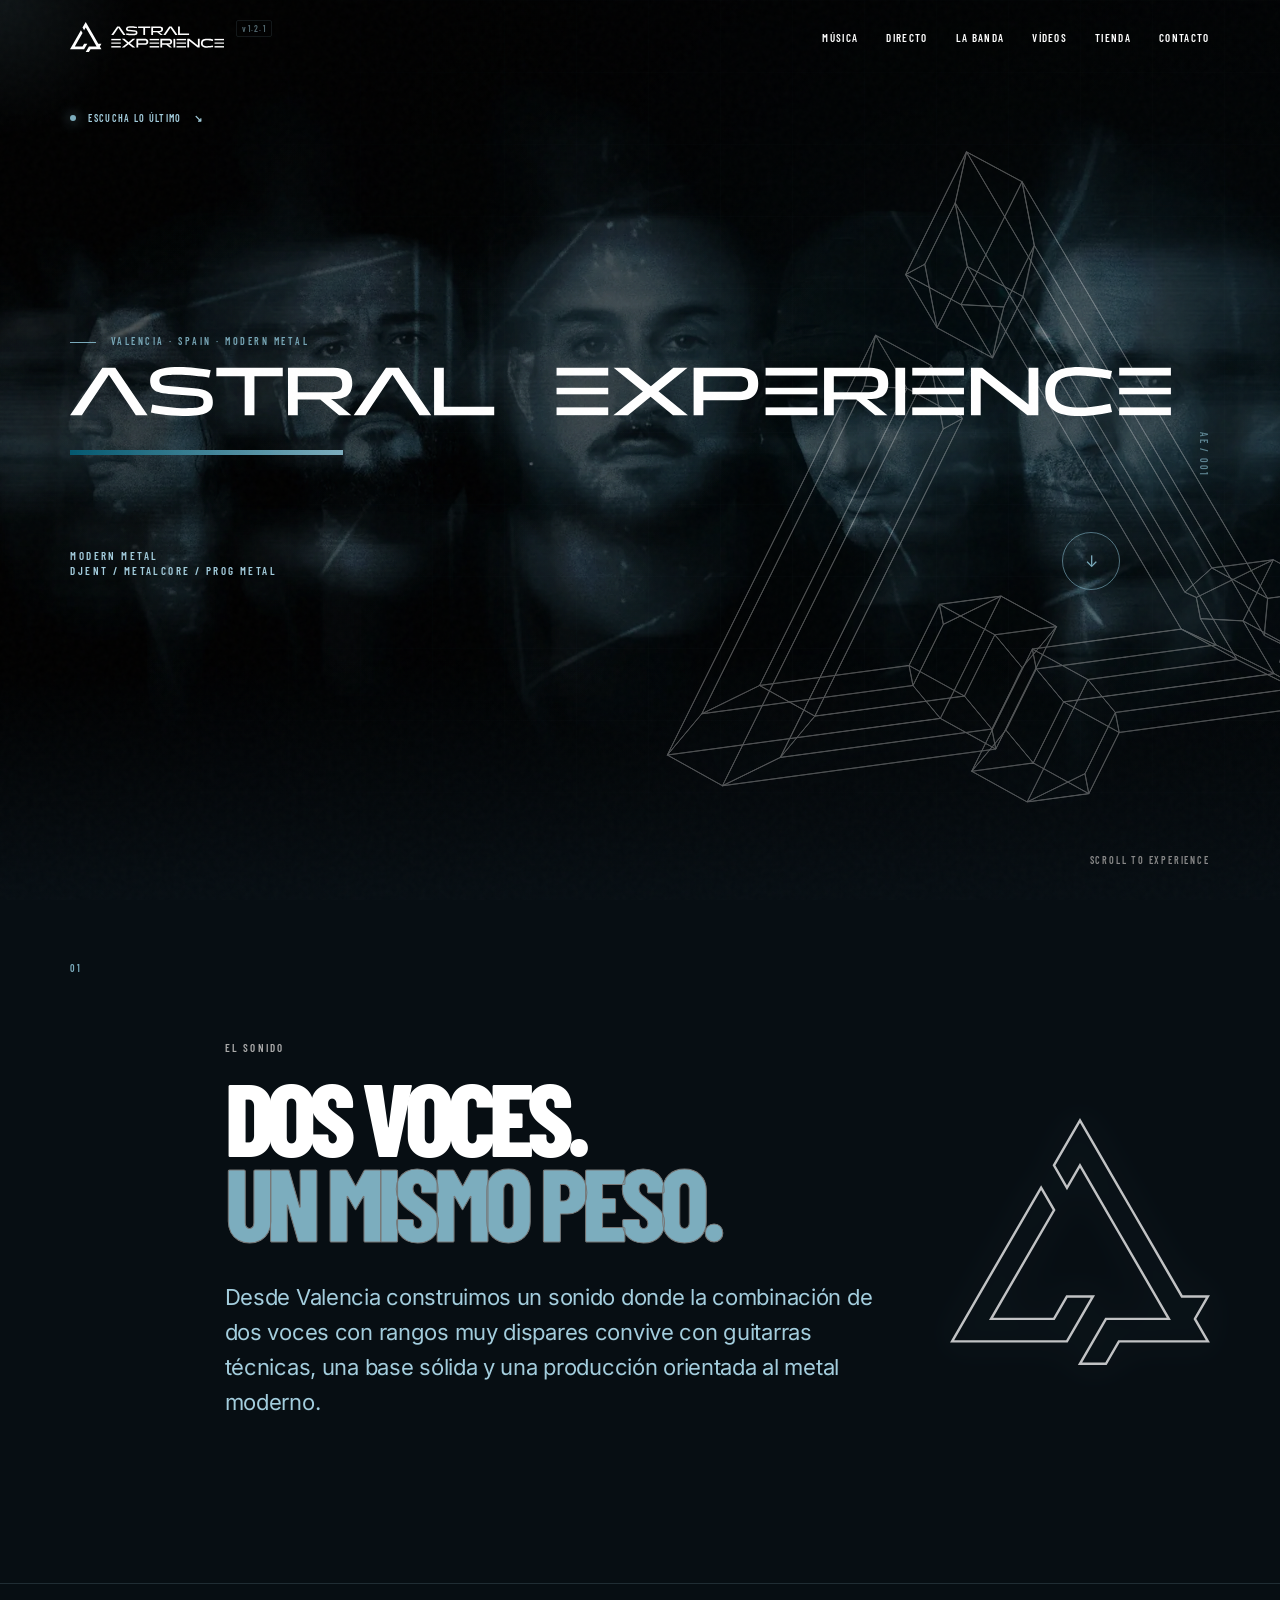
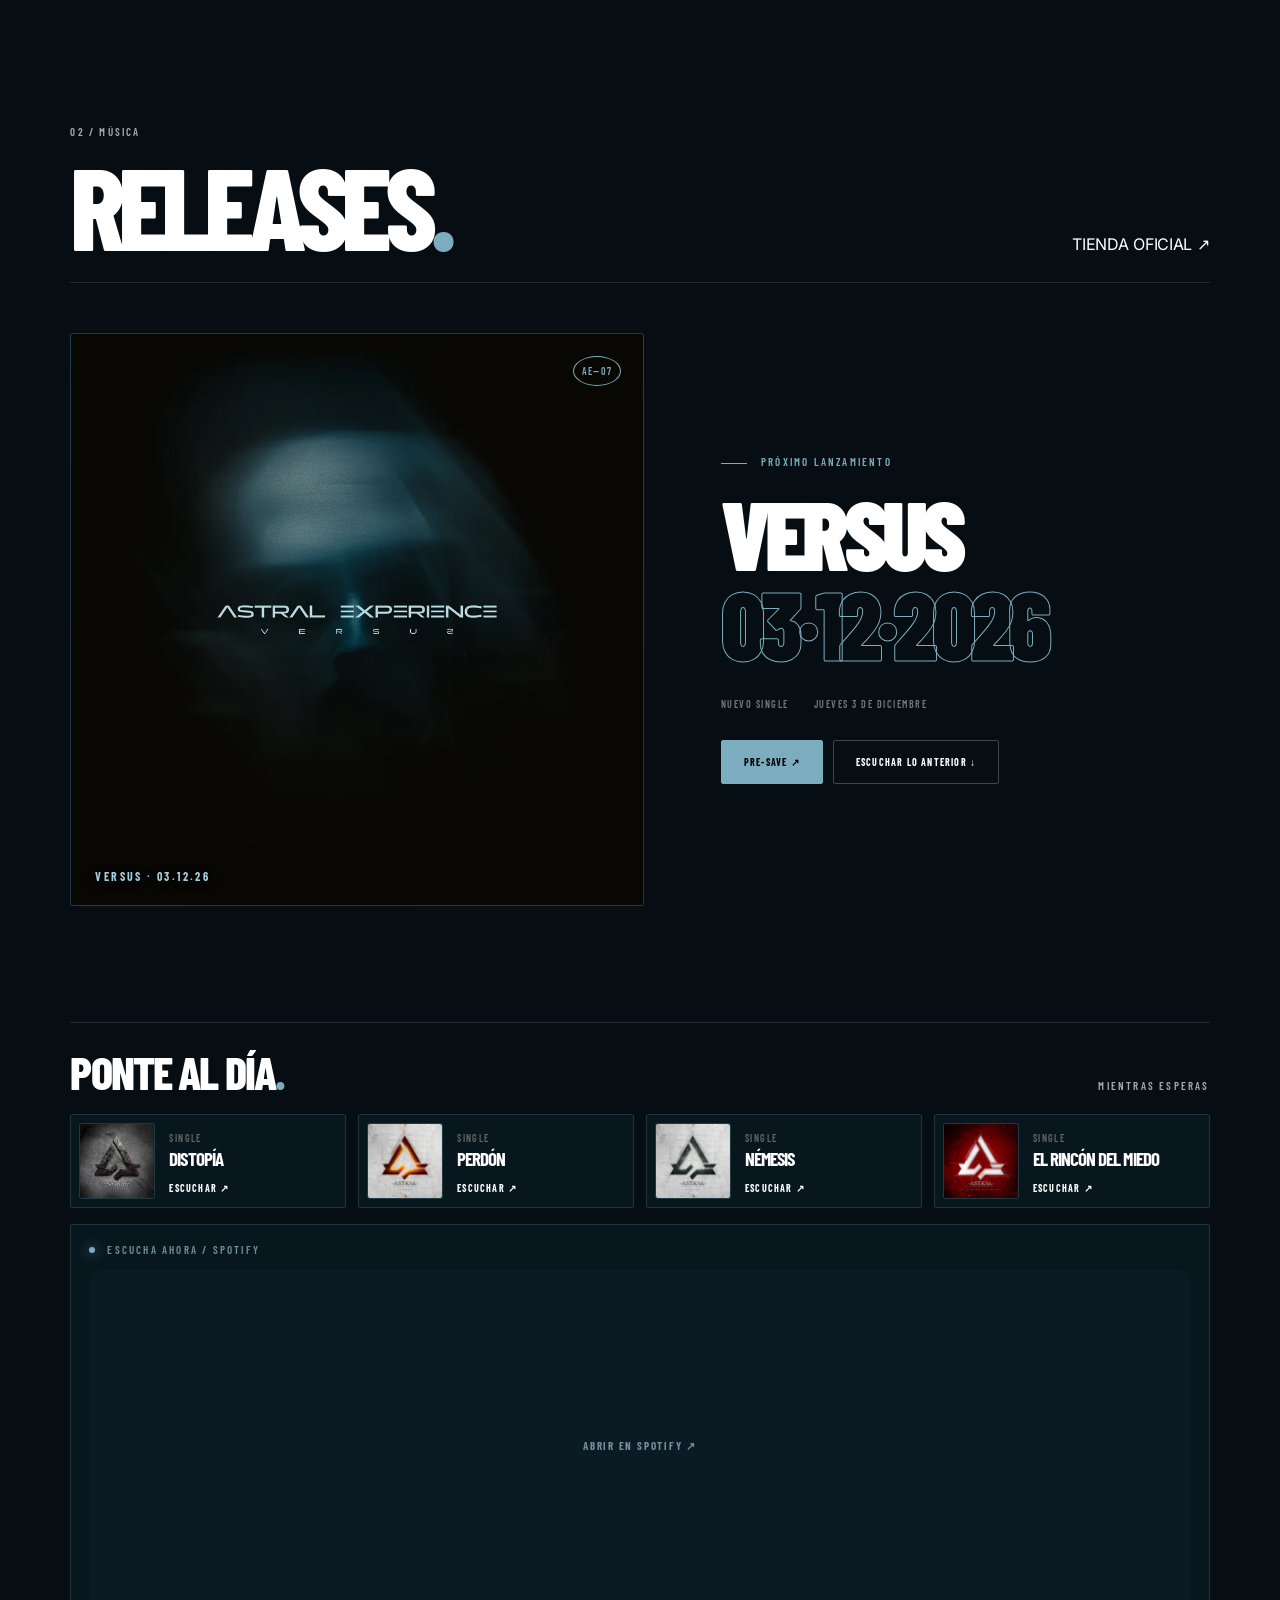
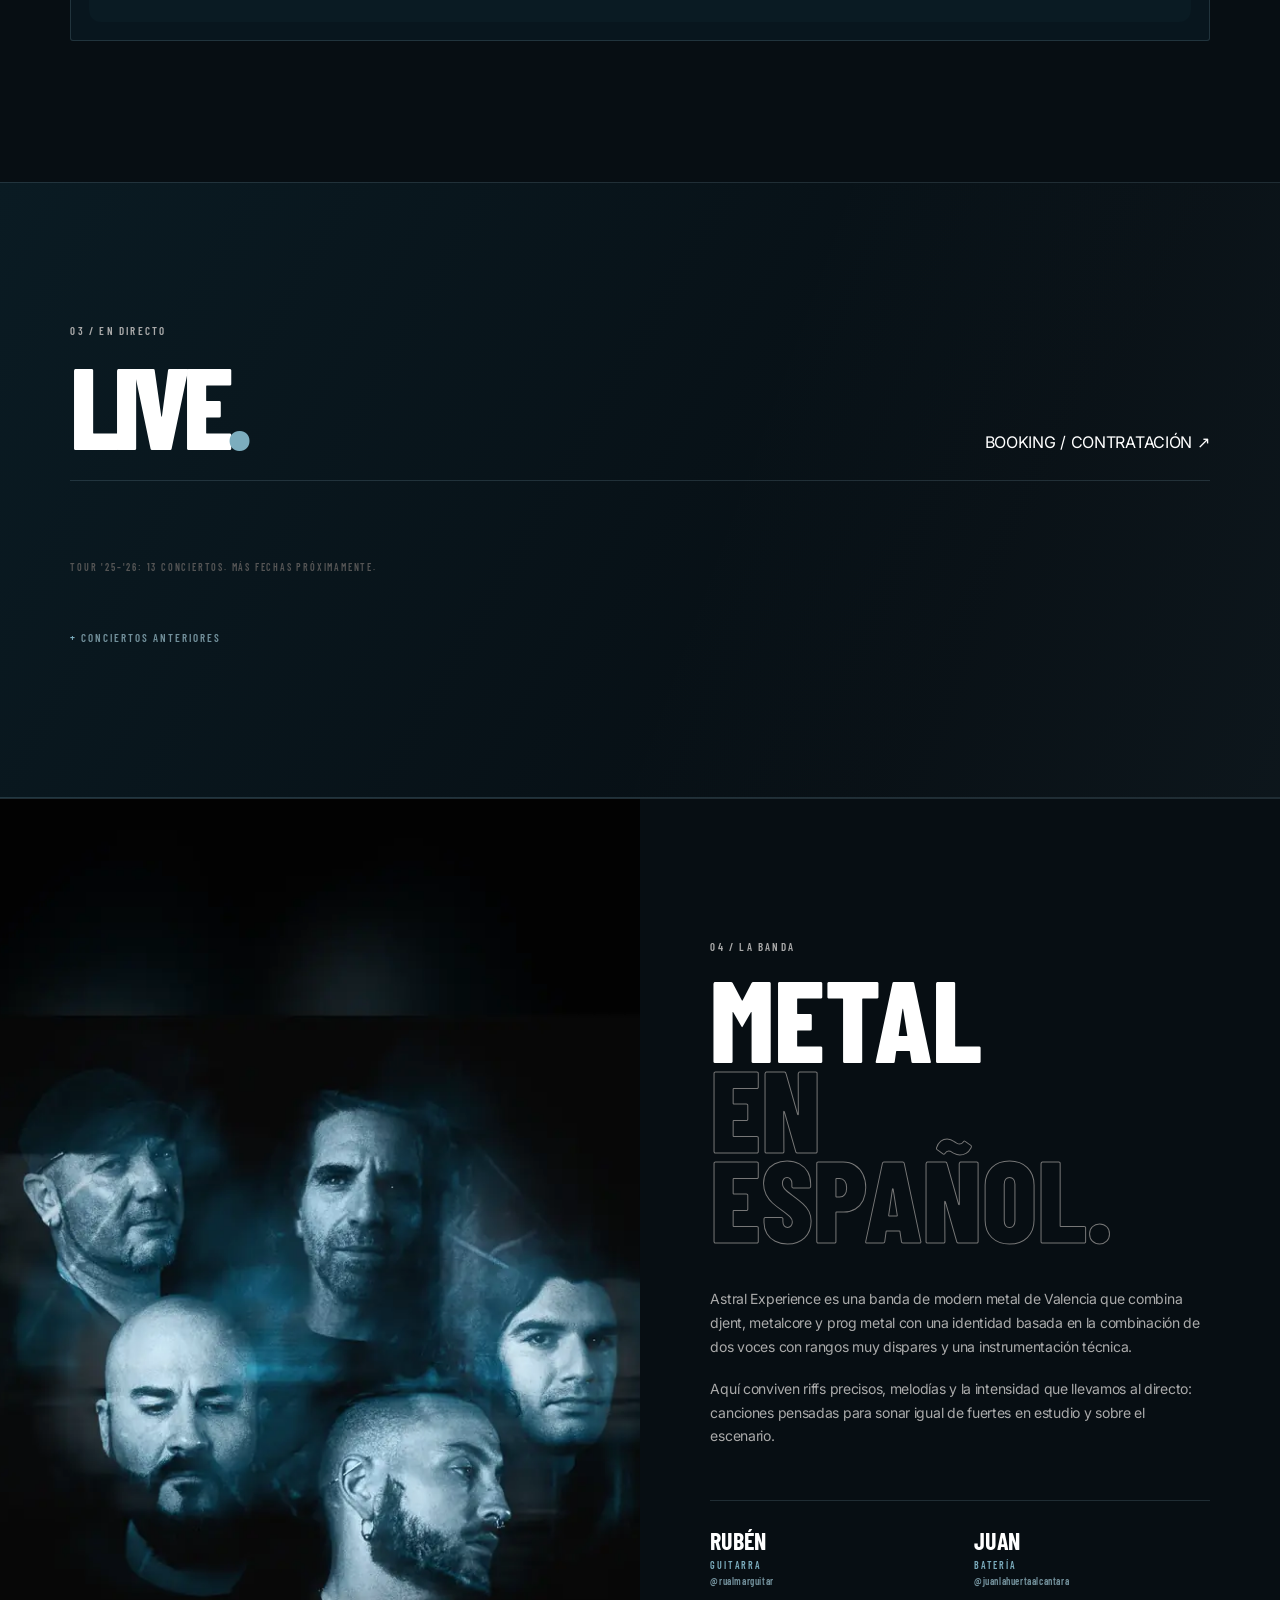
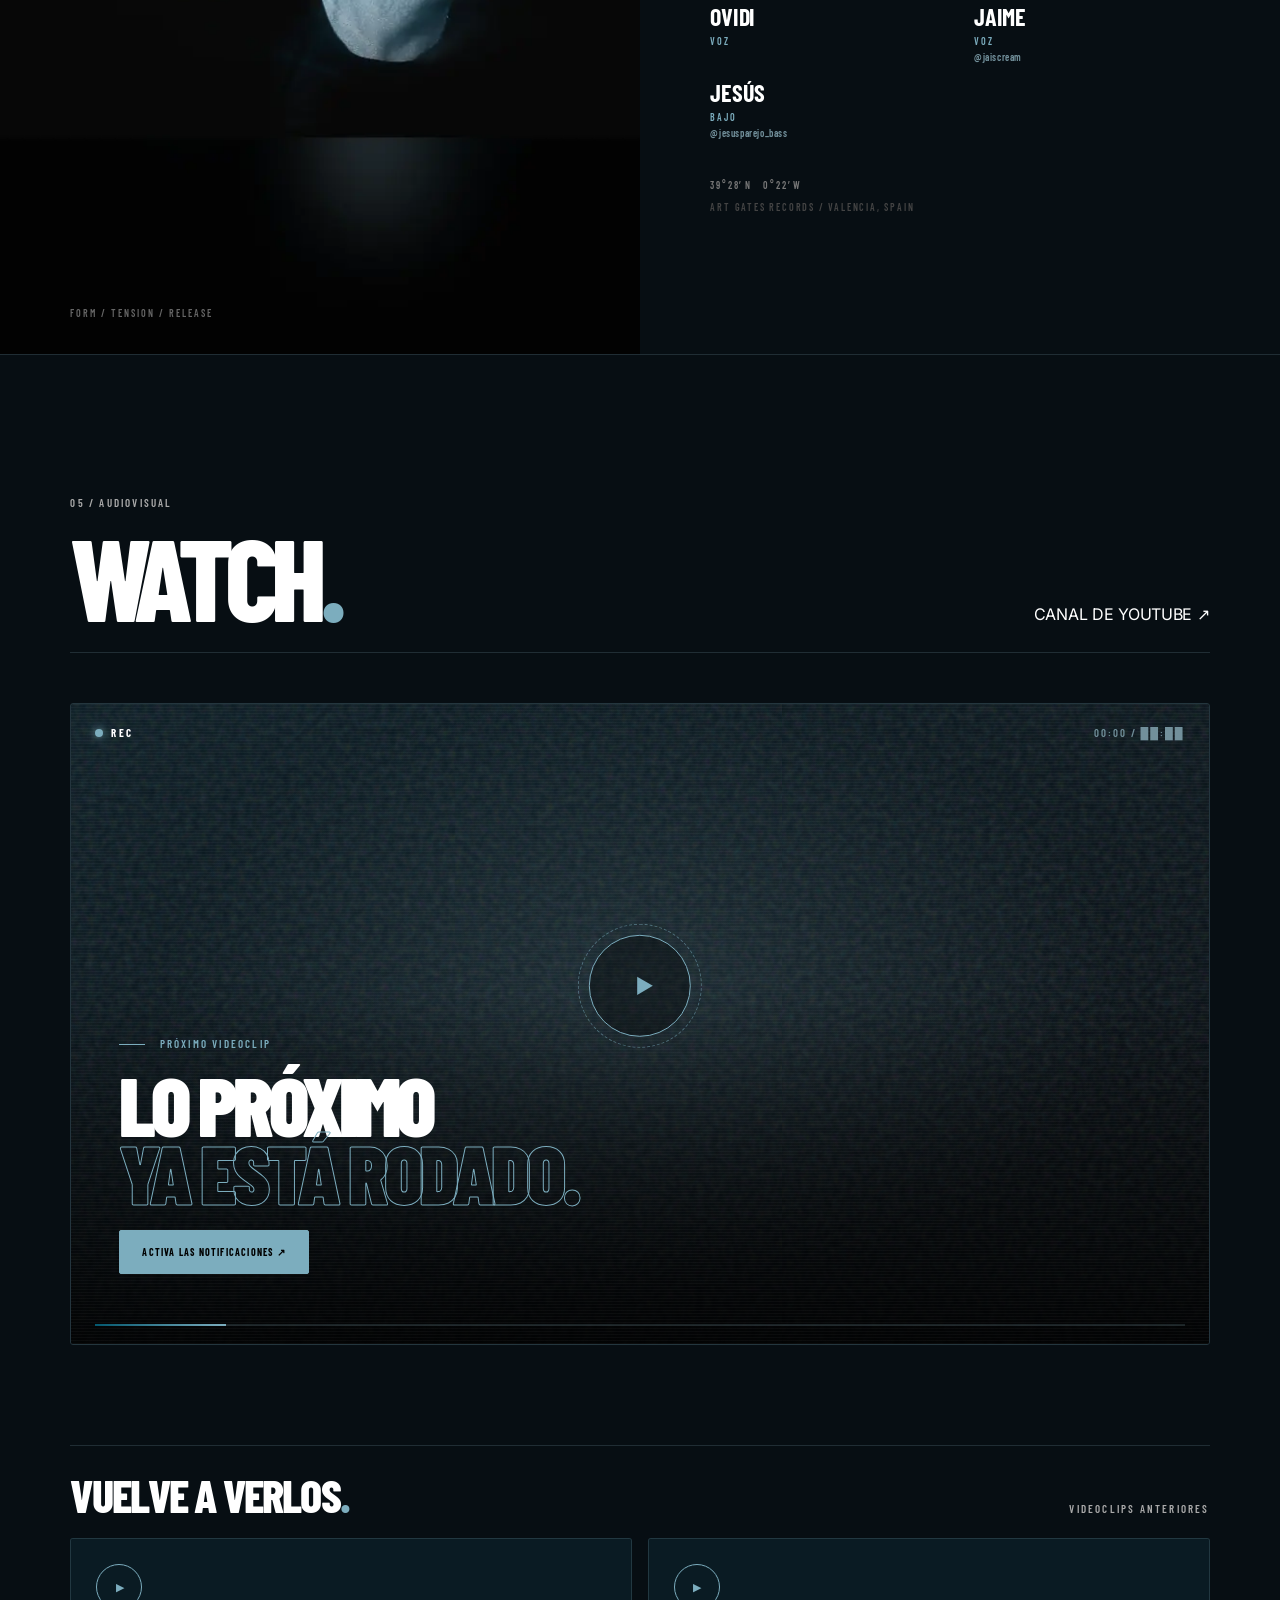
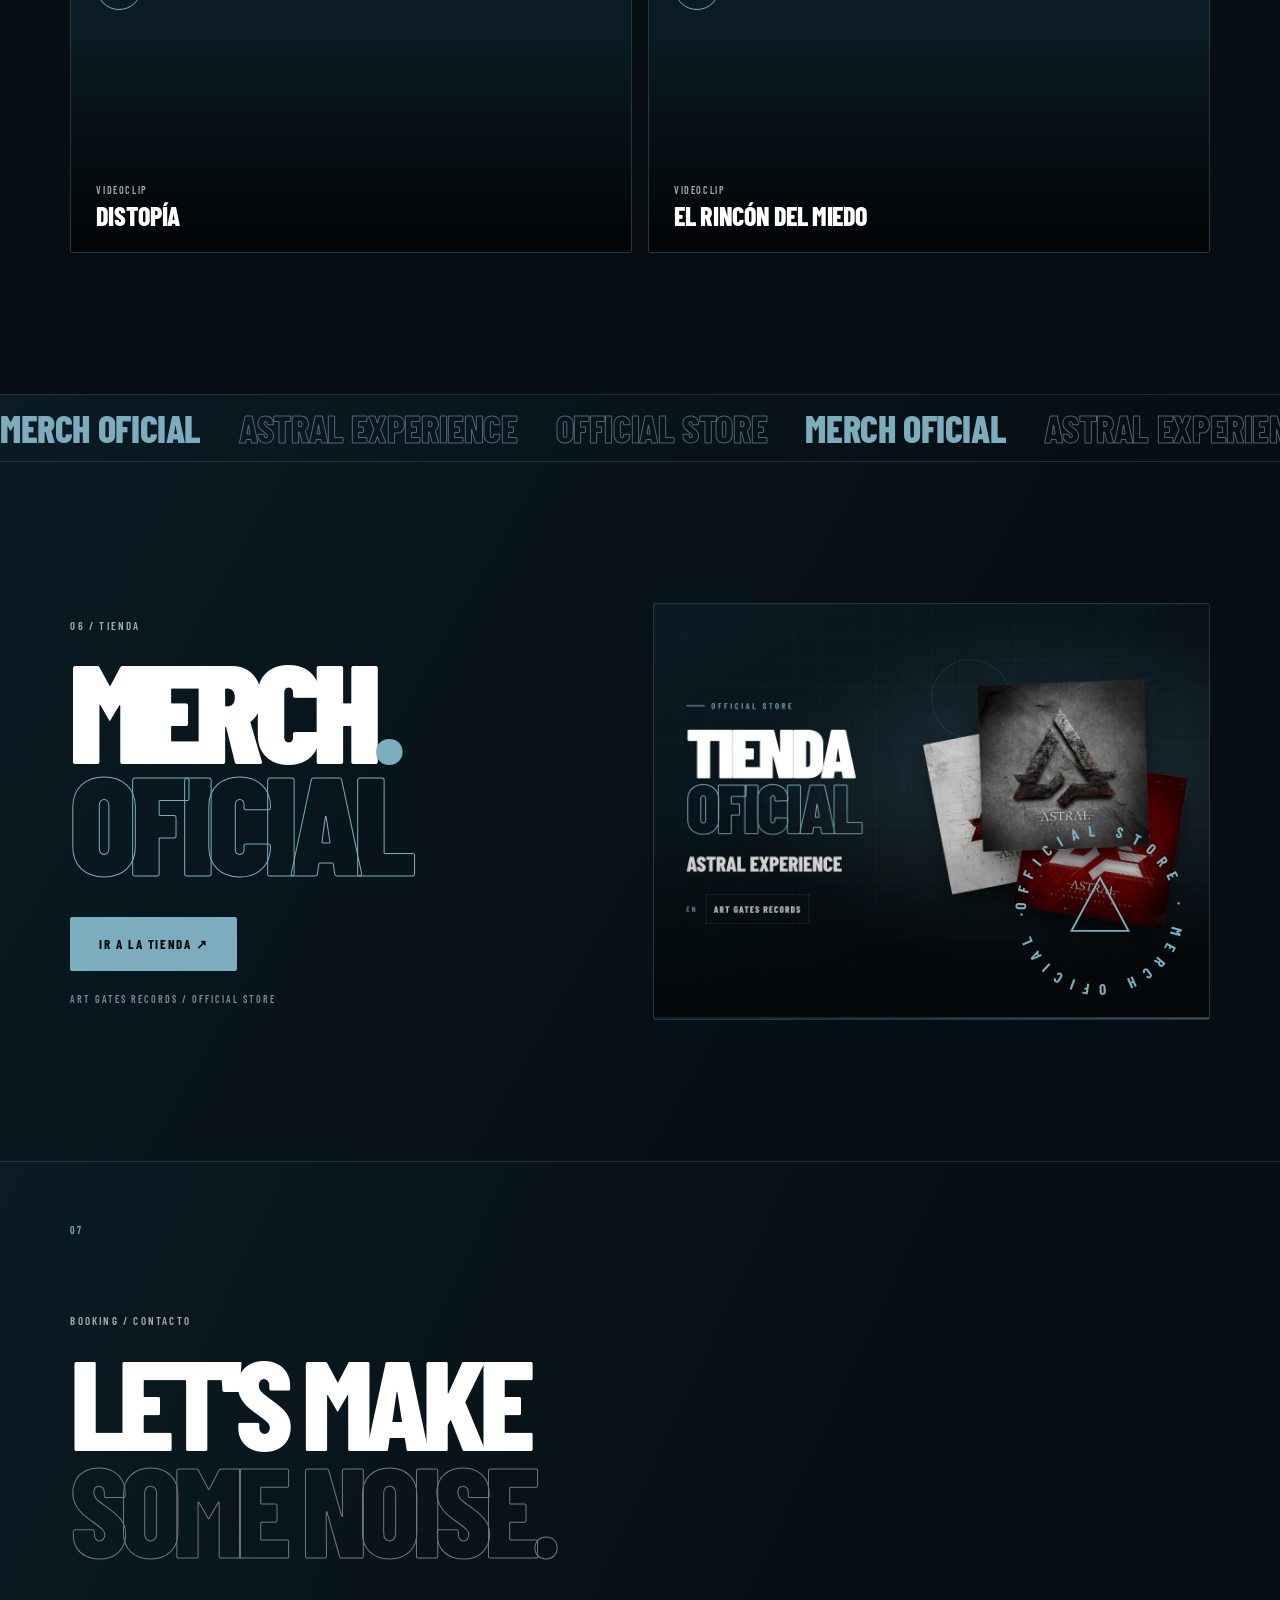
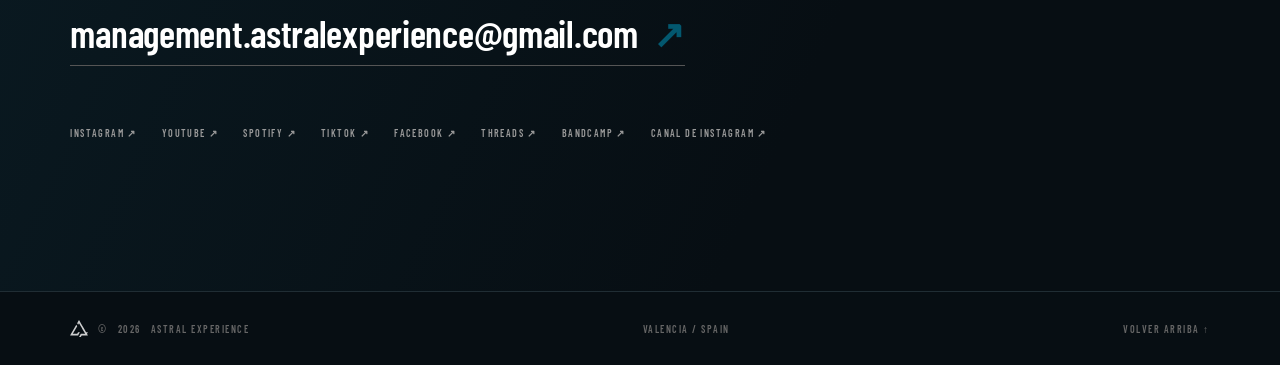
==== commit 8e1c299d: "Portada de Versus en el próximo lanzamiento y en /enlaces/ (v1.2.1). NO publicar antes del post de l" ====
--- a/index.html
+++ b/index.html
@@ -46,8 +46,8 @@
 
   <script>document.documentElement.classList.add('js')</script>
   <!-- VERSIÓN: súbela en cada cambio aquí, en ?v= de CSS/JS y en la cabecera (fuerza a recargar estilos y scripts) -->
-  <link rel="stylesheet" href="assets/css/main.css?v=1.1.1">
-  <script src="assets/js/main.js?v=1.1.1" defer></script>
+  <link rel="stylesheet" href="assets/css/main.css?v=1.2.1">
+  <script src="assets/js/main.js?v=1.2.1" defer></script>
 
   <!-- Datos estructurados de la banda. Los conciertos se añaden solos a partir de la sección #live. -->
   <script type="application/ld+json">
@@ -92,7 +92,7 @@
     <a class="brand" href="#top" aria-label="Astral Experience, inicio">
       <!-- Imagotipo oficial (BLACKDSUN). Versiones en assets/img/logo/ -->
       <img class="brand-logo" src="assets/img/logo/imagotipo.svg" width="160" height="31" alt="Astral Experience">
-      <span class="site-version" title="Versión de la web">v1.1.1</span>
+      <span class="site-version" title="Versión de la web">v1.2.1</span>
     </a>
     <button class="menu-toggle" type="button" aria-label="Abrir menú" aria-expanded="false" aria-controls="main-nav">
       <span></span><span></span>
@@ -164,17 +164,17 @@
            ═════════════════════════════════════════════════════════════ -->
       <article class="next-release reveal">
         <div class="next-art" aria-hidden="true">
-          <span class="next-mark"></span>
+          <img class="next-cover" src="assets/img/releases/versus-1000.webp" width="1000" height="1000" decoding="async" alt="Portada de Versus"><span class="next-mark"></span>
           <div class="next-bars"><i></i><i></i><i></i><i></i><i></i><i></i><i></i><i></i><i></i><i></i><i></i><i></i><i></i><i></i><i></i><i></i></div>
           <span class="next-stamp">AE—07</span>
-          <span class="next-redacted">███████ · 2026</span>
+          <span class="next-redacted">VERSUS · 03.12.26</span>
         </div>
         <div class="next-info">
           <p class="eyebrow"><span></span> PRÓXIMO LANZAMIENTO</p>
-          <h3>LO NUEVO<br><em>ESTÁ AL CAER.</em></h3>
-          <div class="release-meta"><span>NUEVO SINGLE</span><span>FECHA POR DESVELAR</span></div>
+          <h3>VERSUS<br><em>03·12·2026</em></h3>
+          <div class="release-meta"><span>NUEVO SINGLE</span><span>JUEVES 3 DE DICIEMBRE</span></div>
           <div class="actions">
-            <a class="button button-primary" href="https://www.instagram.com/astralexperience" target="_blank" rel="noopener">ENTÉRATE EL PRIMERO ↗</a>
+            <a class="button button-primary" href="__ENLACE_PRESAVE__" target="_blank" rel="noopener">PRE-SAVE ↗</a>
             <a class="button" href="#discografia">ESCUCHAR LO ANTERIOR ↓</a>
           </div>
         </div>
@@ -432,8 +432,8 @@
           <a href="https://www.facebook.com/astralexperience" target="_blank" rel="noopener">FACEBOOK ↗</a>
           <a href="https://www.threads.net/@astralexperience" target="_blank" rel="noopener">THREADS ↗</a>
           <a href="https://astralexperience.bandcamp.com" target="_blank" rel="noopener">BANDCAMP ↗</a>
-          <!-- EDITABLE · pon aquí el enlace de invitación al canal de difusión de Instagram (con href="#" no se muestra) -->
-          <a href="#" target="_blank" rel="noopener">CANAL DE INSTAGRAM ↗</a>
+          <!-- EDITABLE · enlace de invitación al canal de difusión de Instagram (con href="#" no se muestra) -->
+          <a href="__ENLACE_CANAL__" target="_blank" rel="noopener">CANAL DE INSTAGRAM ↗</a>
         </div>
       </div>
     </section>
--- a/assets/css/main.css
+++ b/assets/css/main.css
@@ -566,3 +566,9 @@
 .hero-logo img{display:block;width:min(1180px,86vw);height:auto;filter:drop-shadow(0 8px 40px rgba(0,0,0,.5))}
 .hero-bar{display:block;width:24%;height:5px;margin-top:34px;background:linear-gradient(90deg,var(--red),var(--cyan));transform-origin:left;animation:bar-in 1.2s .35s cubic-bezier(.2,.7,.1,1) both}
 @media(prefers-reduced-motion:reduce){.hero-bar{animation:none}}
+
+/* Portada del próximo lanzamiento (cuando ya se puede enseñar) */
+.next-cover{position:absolute;inset:0;width:100%;height:100%;object-fit:cover;z-index:1}
+.next-cover~.next-mark,.next-cover~.next-bars{display:none}
+.next-stamp,.next-redacted{z-index:2}
+.next-redacted{color:var(--light);text-shadow:0 1px 8px #000}
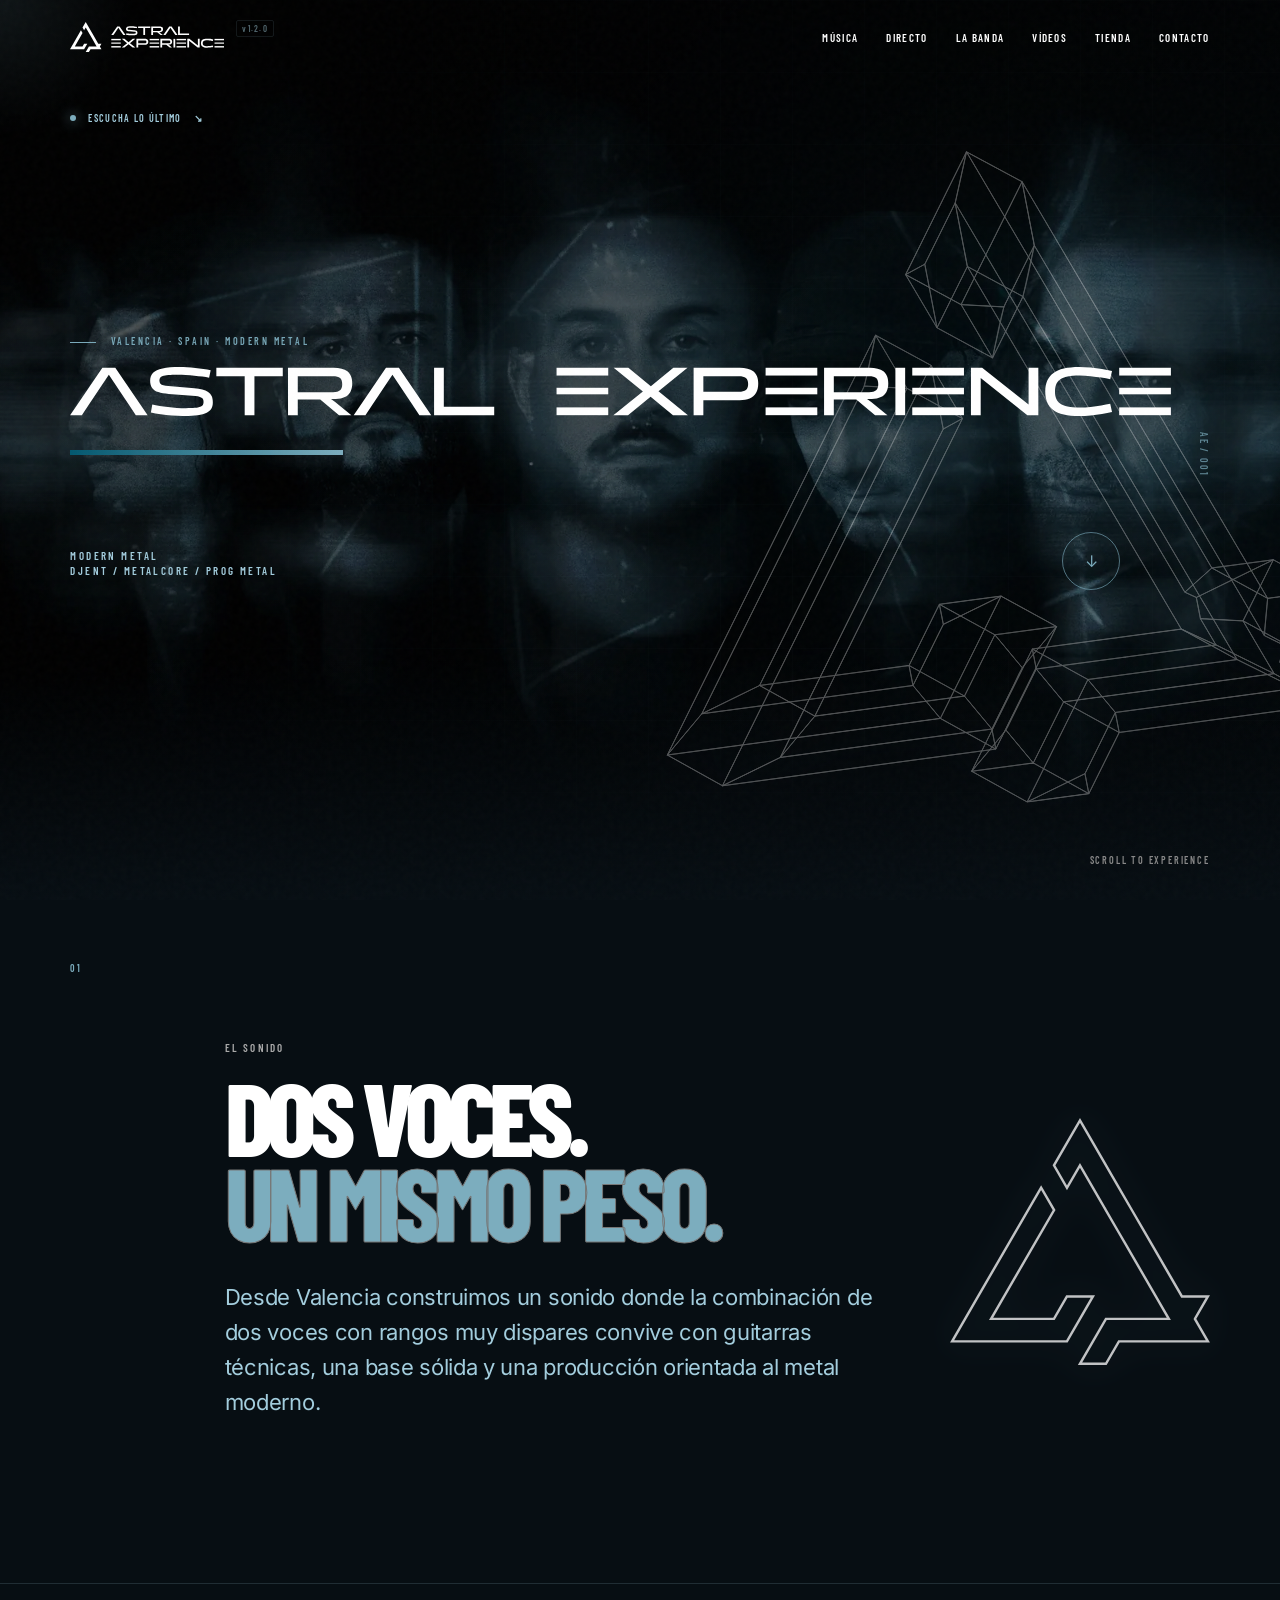
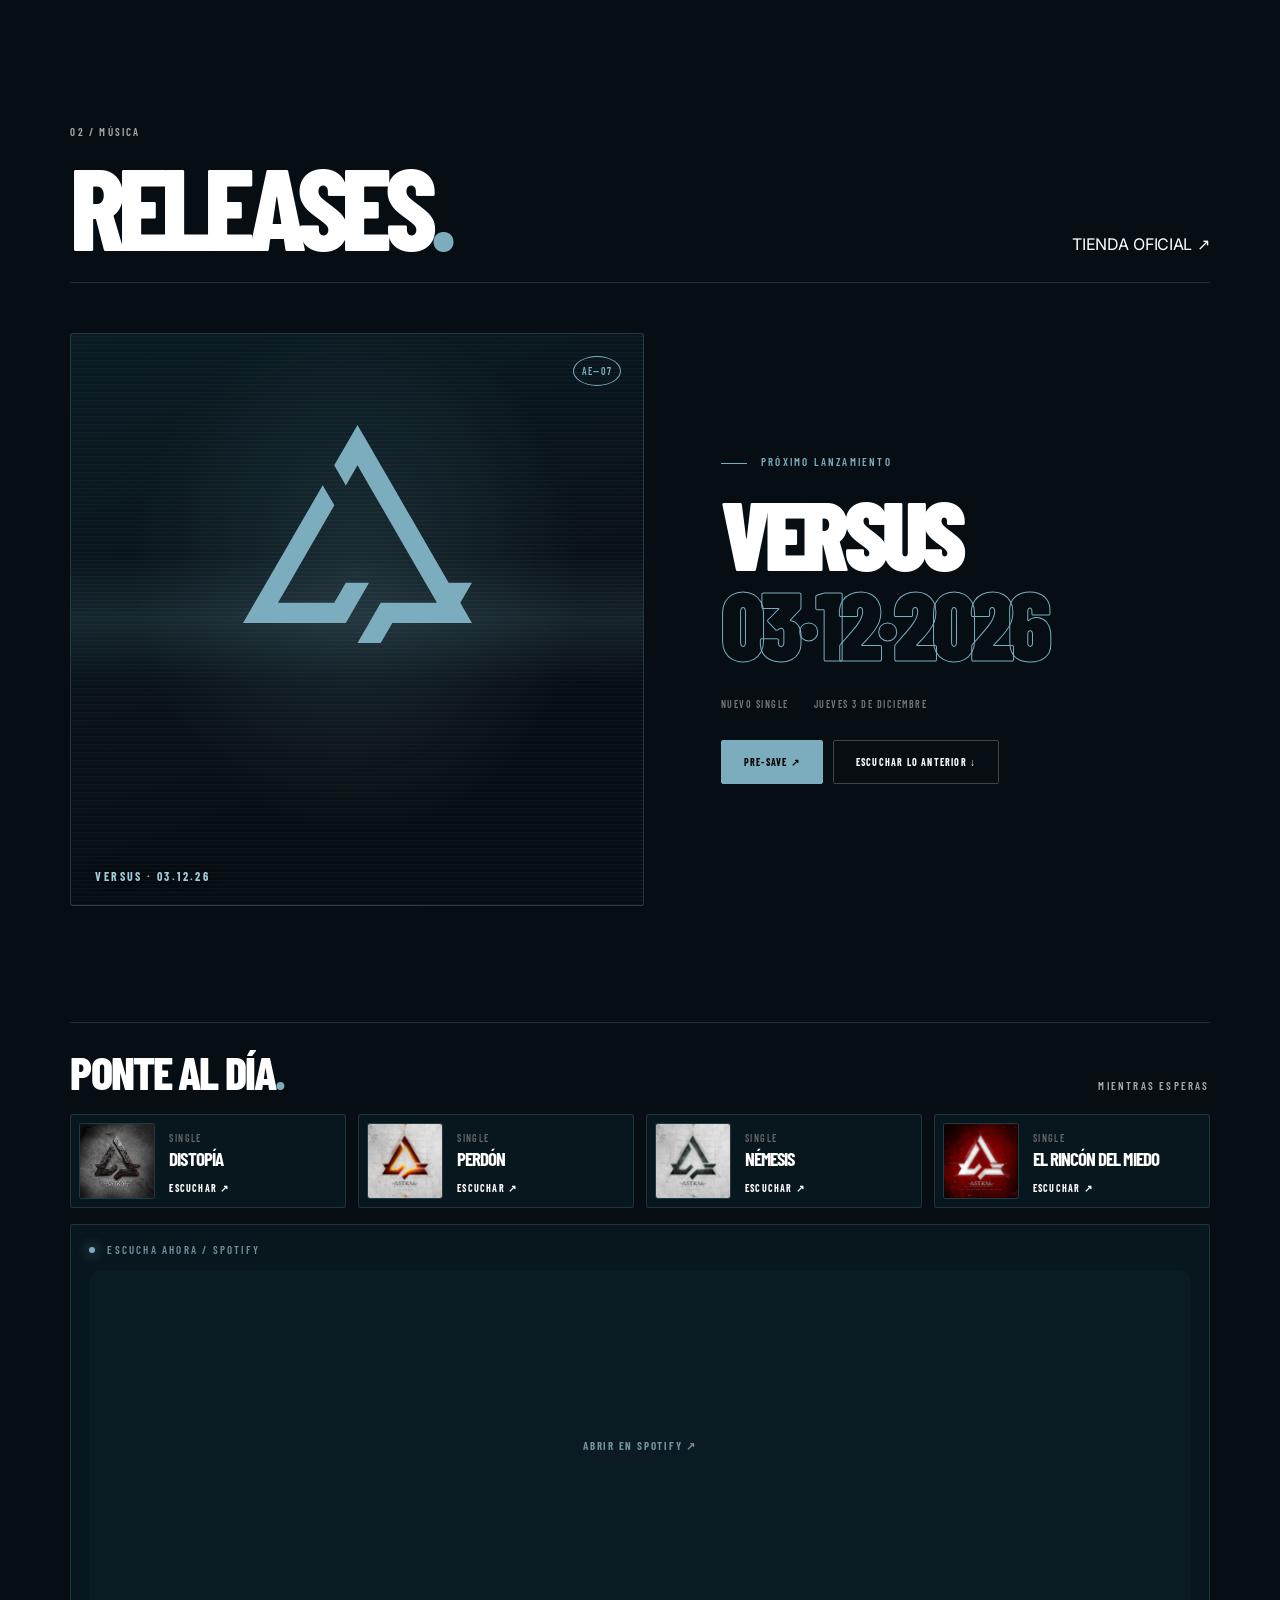
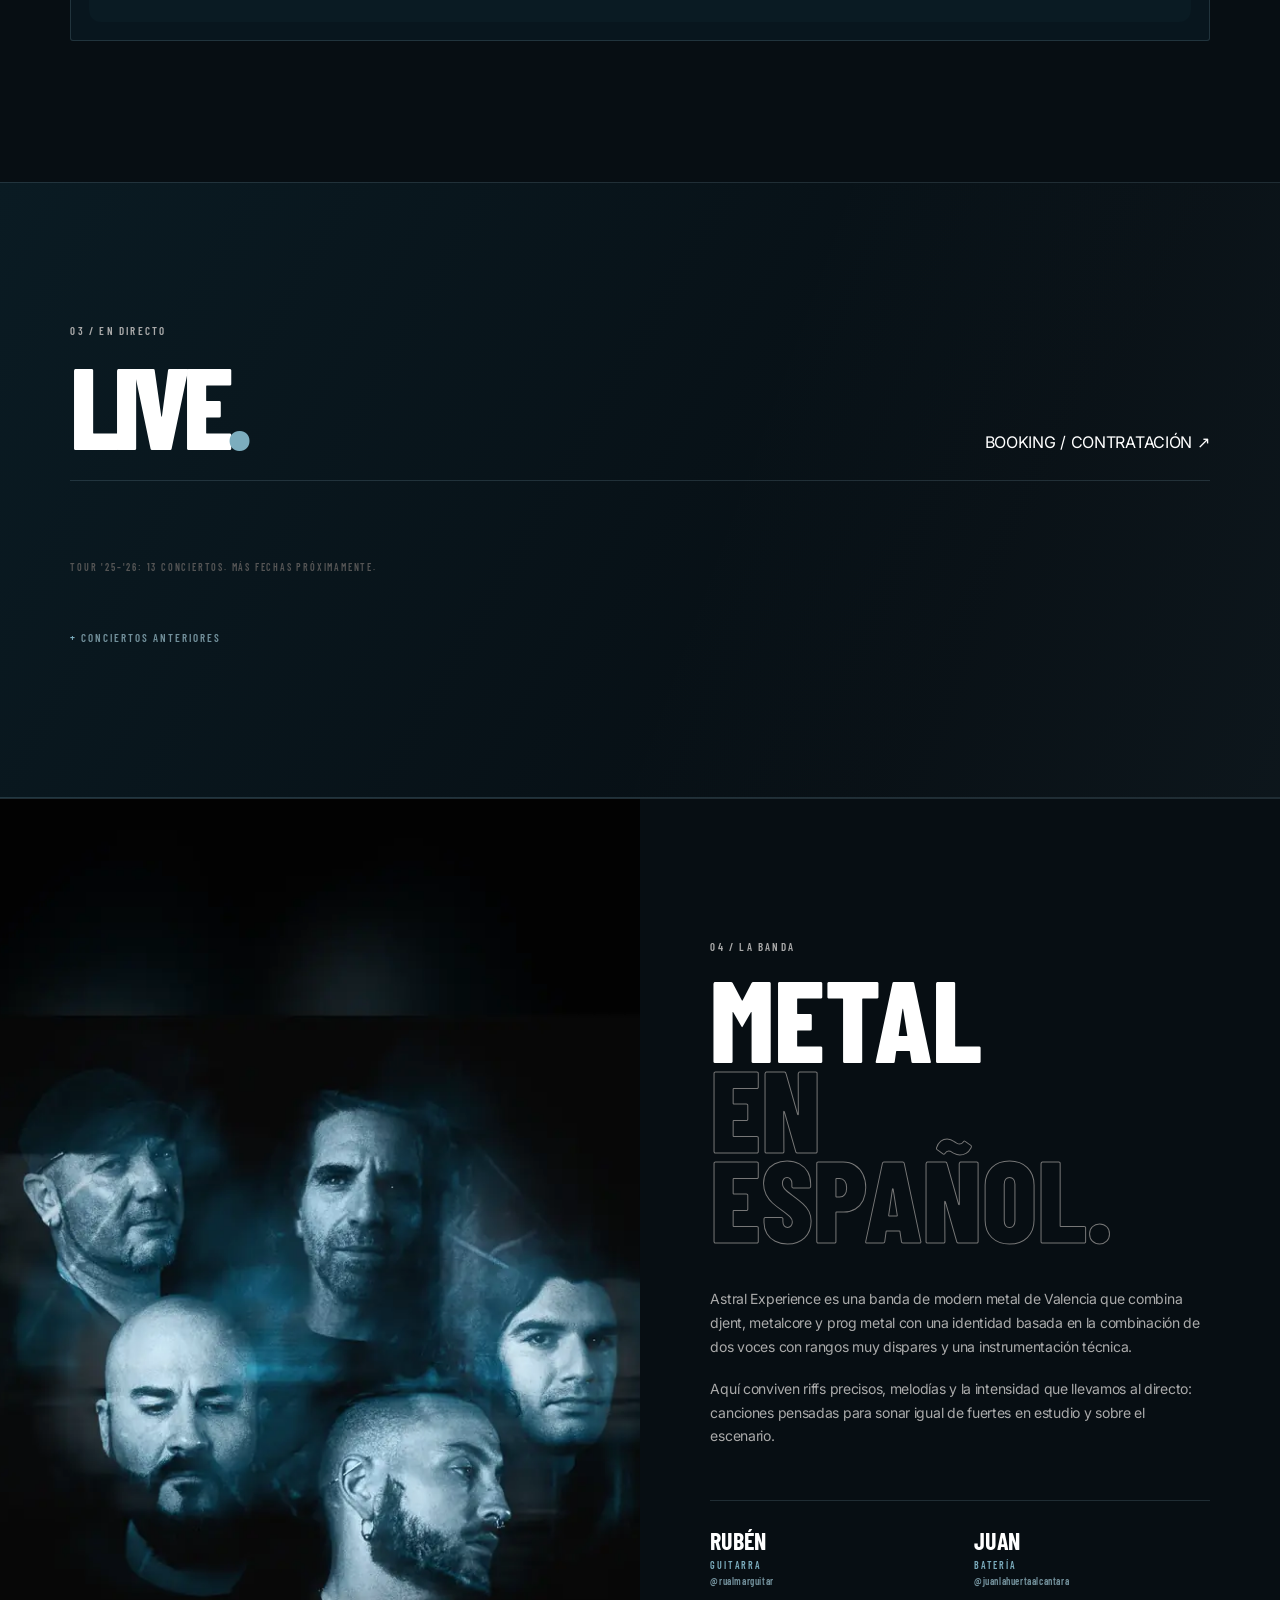
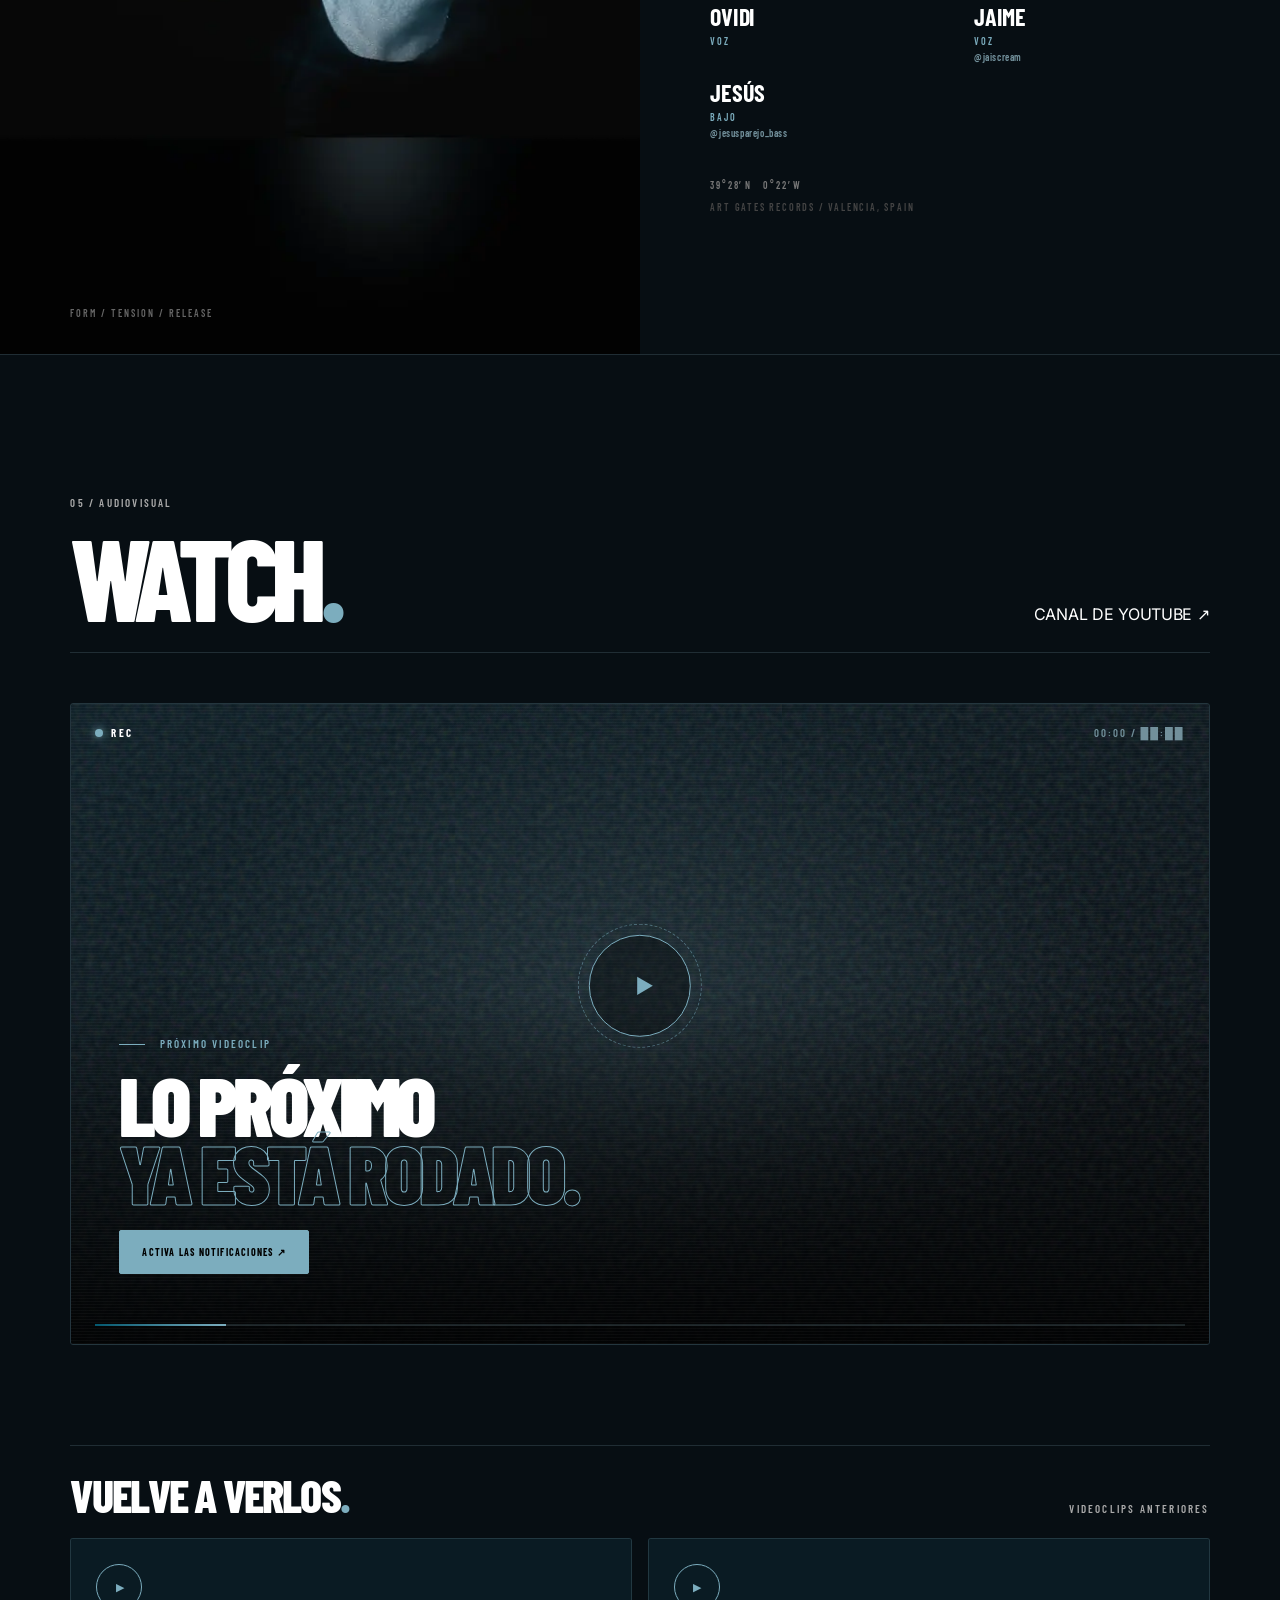
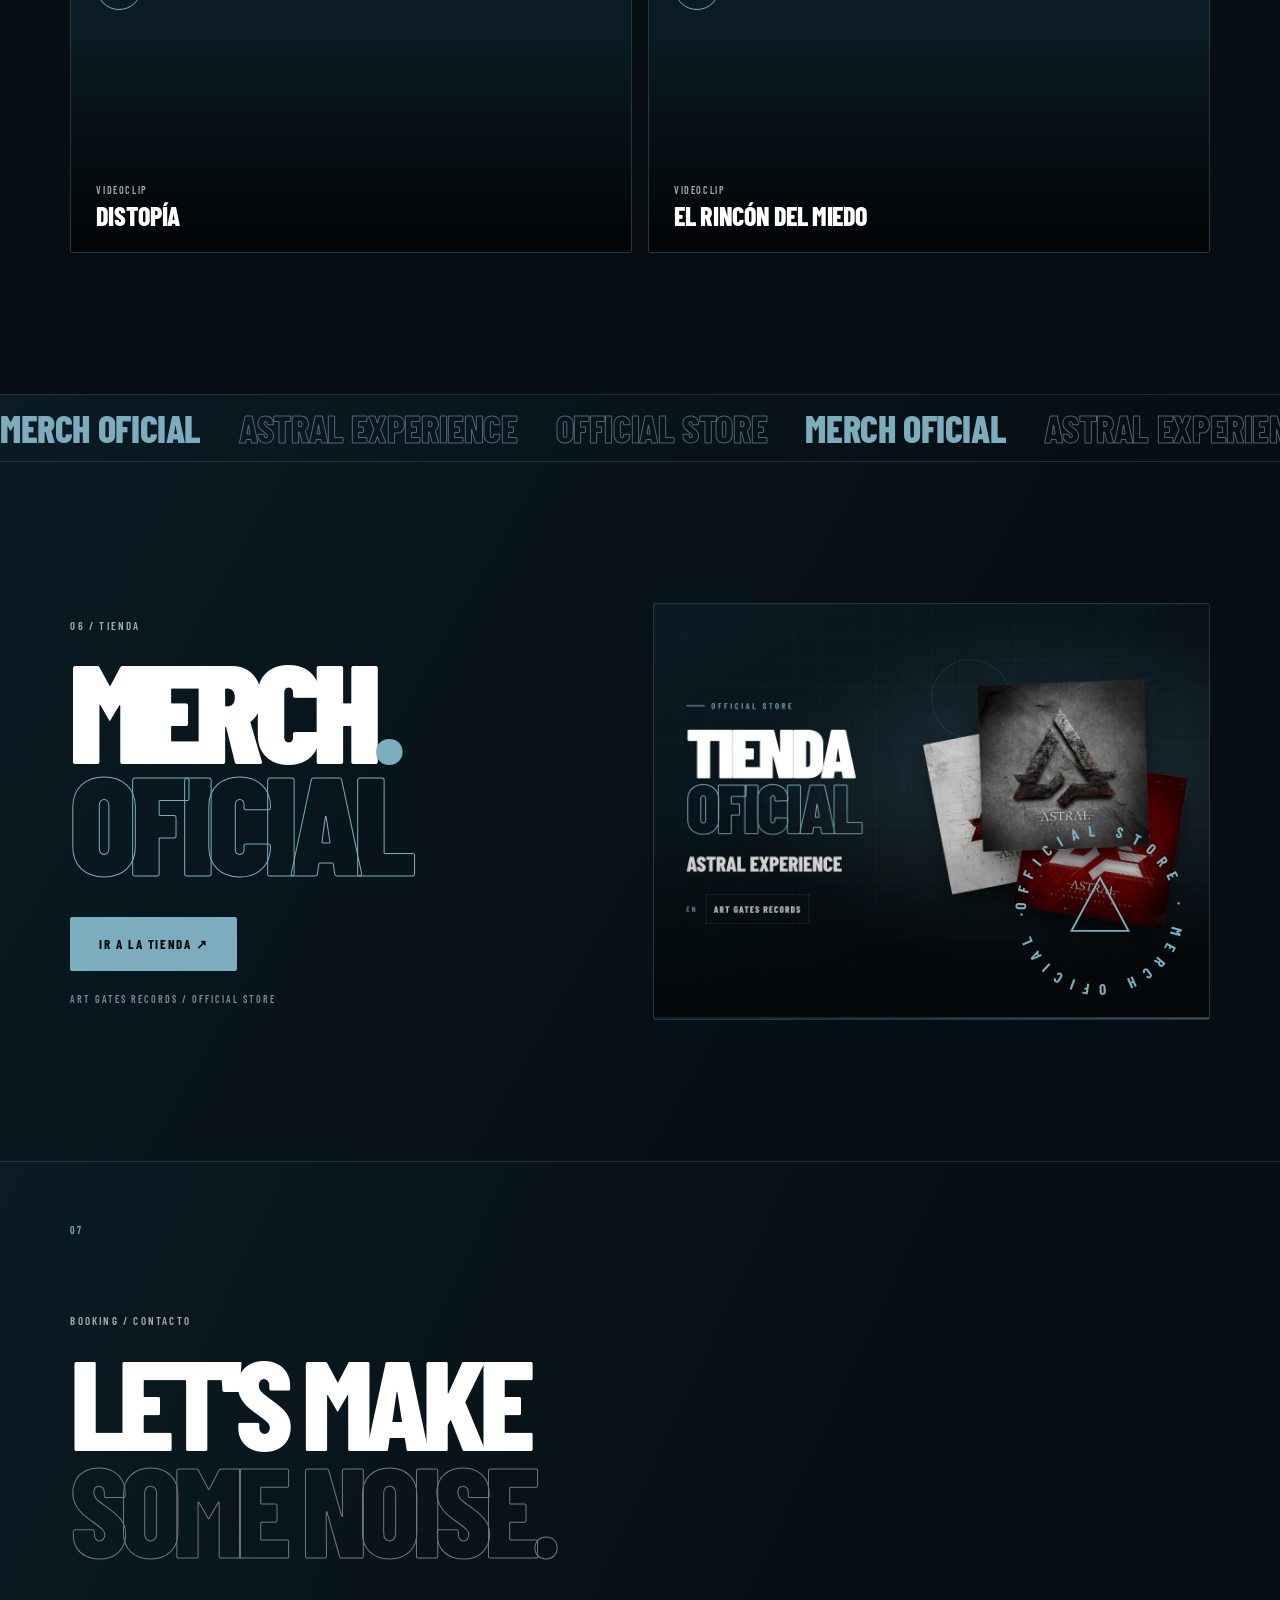
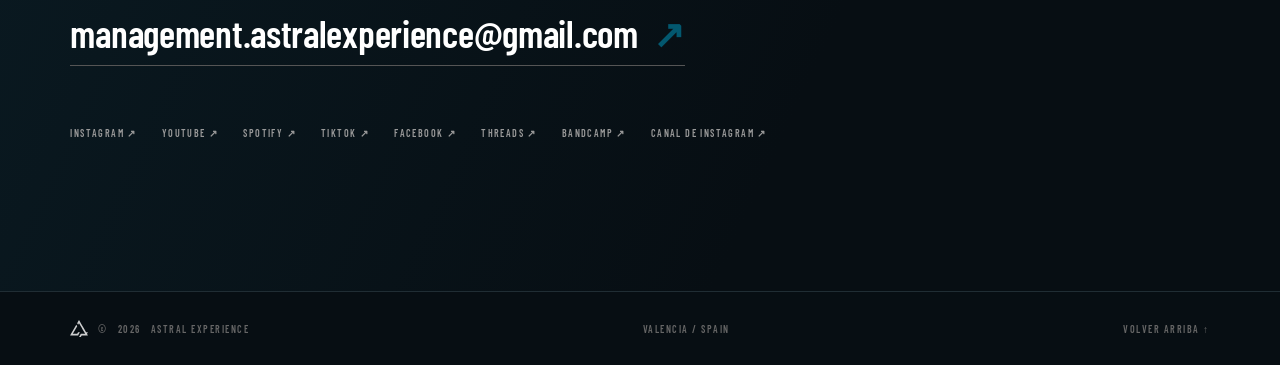
==== commit 364c5424: "Anuncio de Versus: título, fecha y pre-save en la web y en /enlaces/ (v1.2.0). Sustituir __ENLACE_PR" ====
--- a/index.html
+++ b/index.html
@@ -46,8 +46,8 @@
 
   <script>document.documentElement.classList.add('js')</script>
   <!-- VERSIÓN: súbela en cada cambio aquí, en ?v= de CSS/JS y en la cabecera (fuerza a recargar estilos y scripts) -->
-  <link rel="stylesheet" href="assets/css/main.css?v=1.2.1">
-  <script src="assets/js/main.js?v=1.2.1" defer></script>
+  <link rel="stylesheet" href="assets/css/main.css?v=1.2.0">
+  <script src="assets/js/main.js?v=1.2.0" defer></script>
 
   <!-- Datos estructurados de la banda. Los conciertos se añaden solos a partir de la sección #live. -->
   <script type="application/ld+json">
@@ -92,7 +92,7 @@
     <a class="brand" href="#top" aria-label="Astral Experience, inicio">
       <!-- Imagotipo oficial (BLACKDSUN). Versiones en assets/img/logo/ -->
       <img class="brand-logo" src="assets/img/logo/imagotipo.svg" width="160" height="31" alt="Astral Experience">
-      <span class="site-version" title="Versión de la web">v1.2.1</span>
+      <span class="site-version" title="Versión de la web">v1.2.0</span>
     </a>
     <button class="menu-toggle" type="button" aria-label="Abrir menú" aria-expanded="false" aria-controls="main-nav">
       <span></span><span></span>
@@ -164,7 +164,7 @@
            ═════════════════════════════════════════════════════════════ -->
       <article class="next-release reveal">
         <div class="next-art" aria-hidden="true">
-          <img class="next-cover" src="assets/img/releases/versus-1000.webp" width="1000" height="1000" decoding="async" alt="Portada de Versus"><span class="next-mark"></span>
+          <span class="next-mark"></span>
           <div class="next-bars"><i></i><i></i><i></i><i></i><i></i><i></i><i></i><i></i><i></i><i></i><i></i><i></i><i></i><i></i><i></i><i></i></div>
           <span class="next-stamp">AE—07</span>
           <span class="next-redacted">VERSUS · 03.12.26</span>
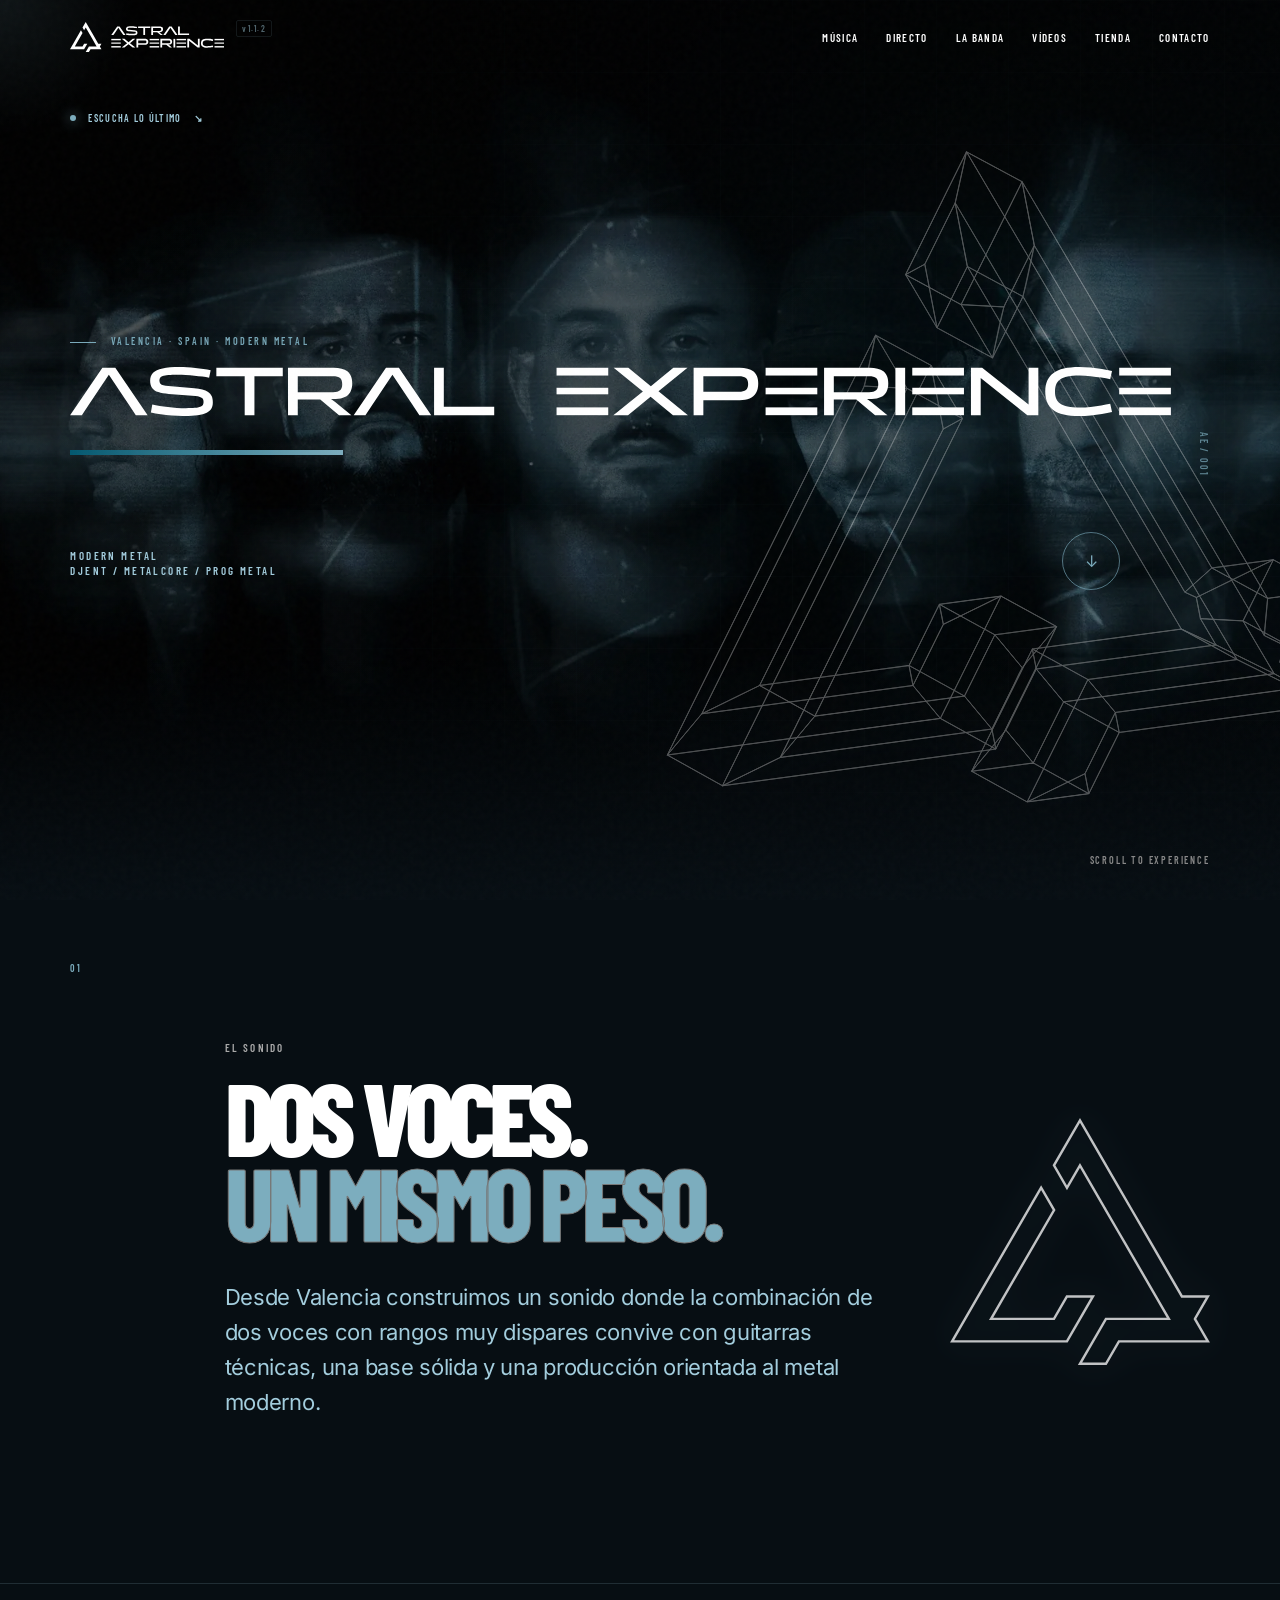
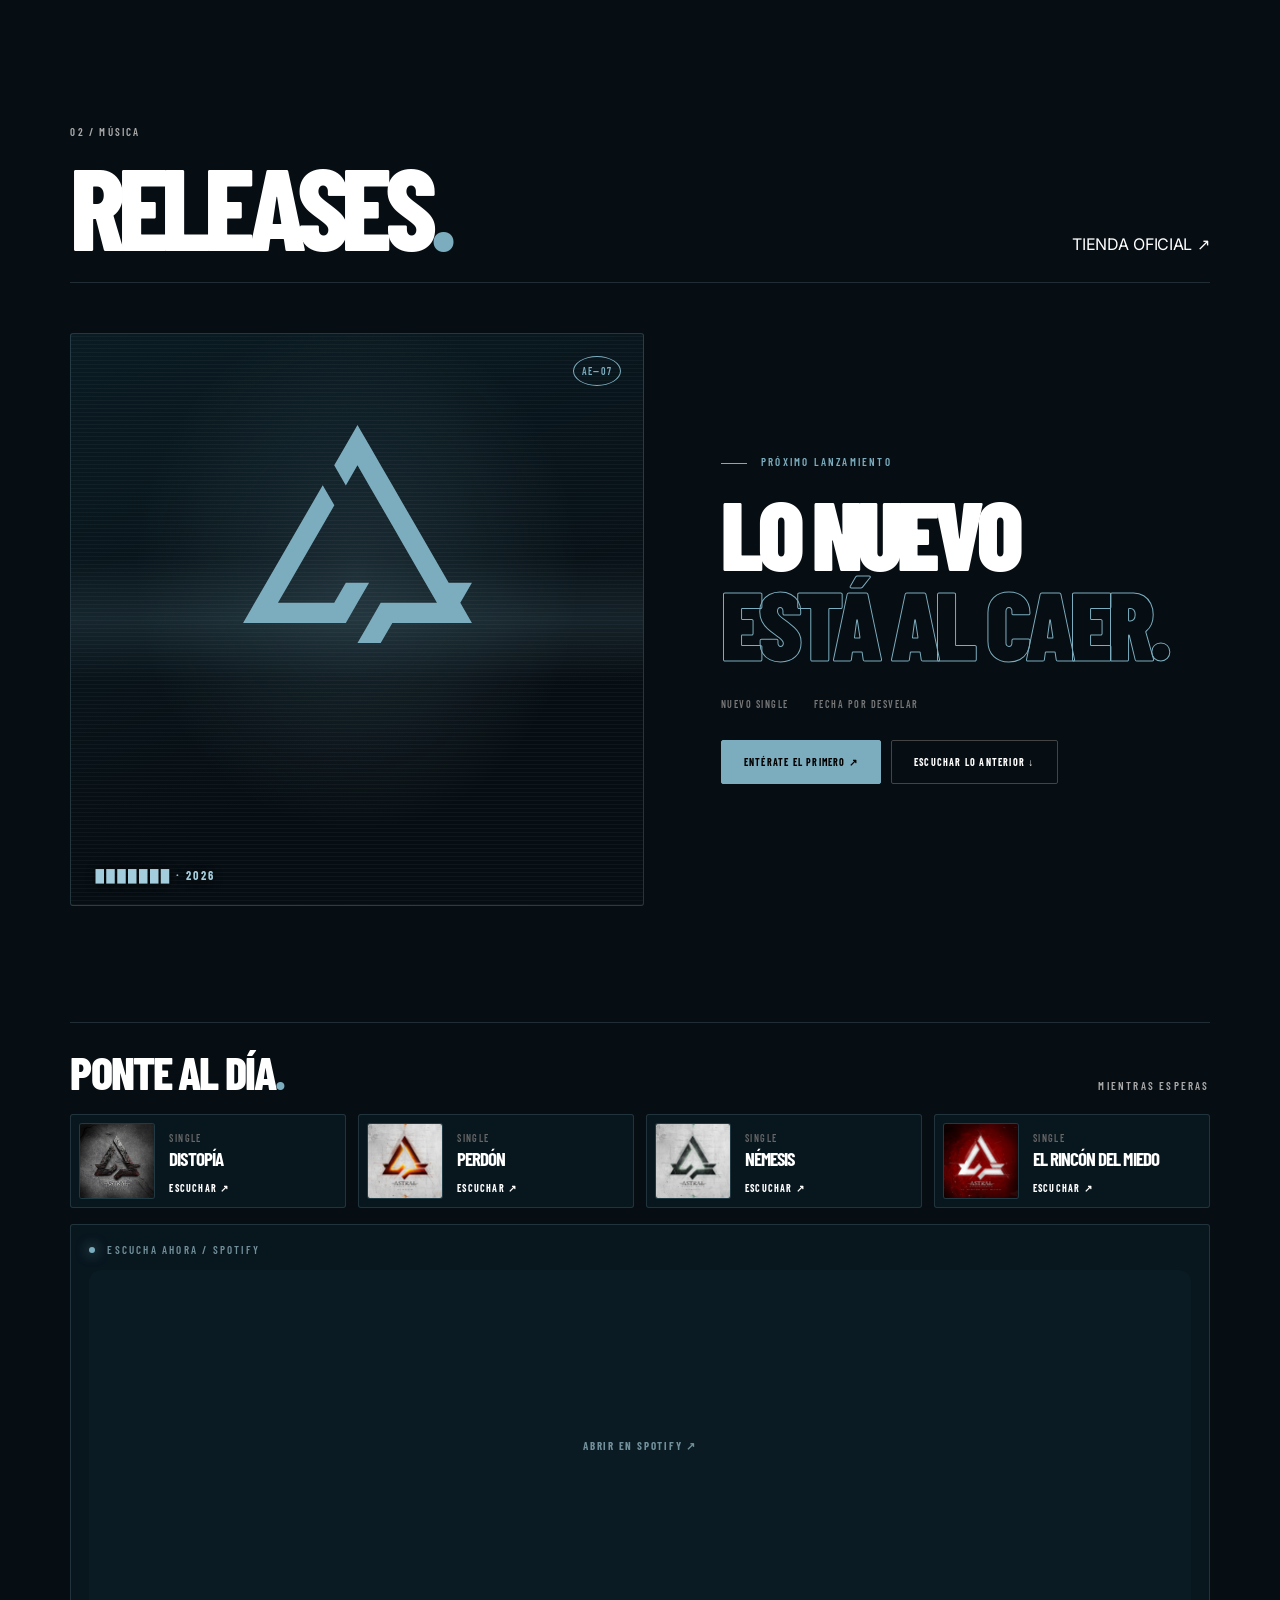
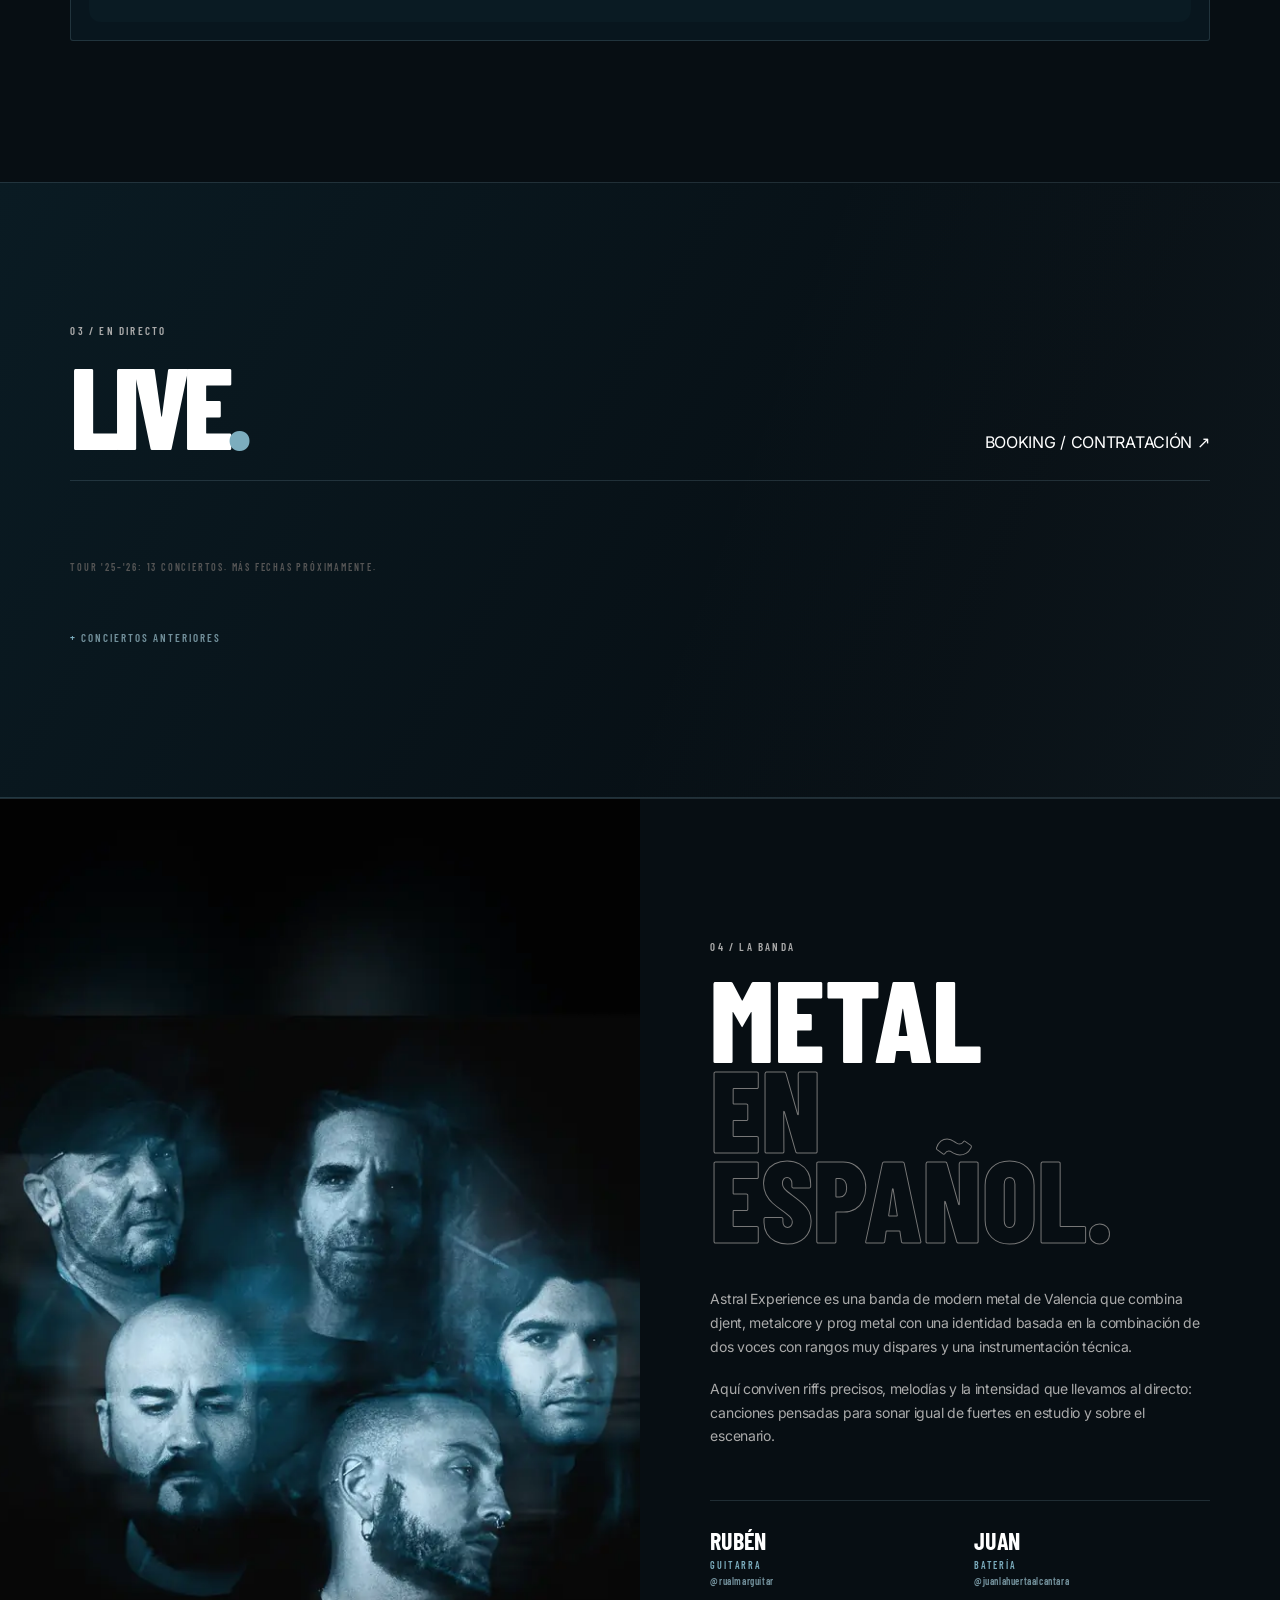
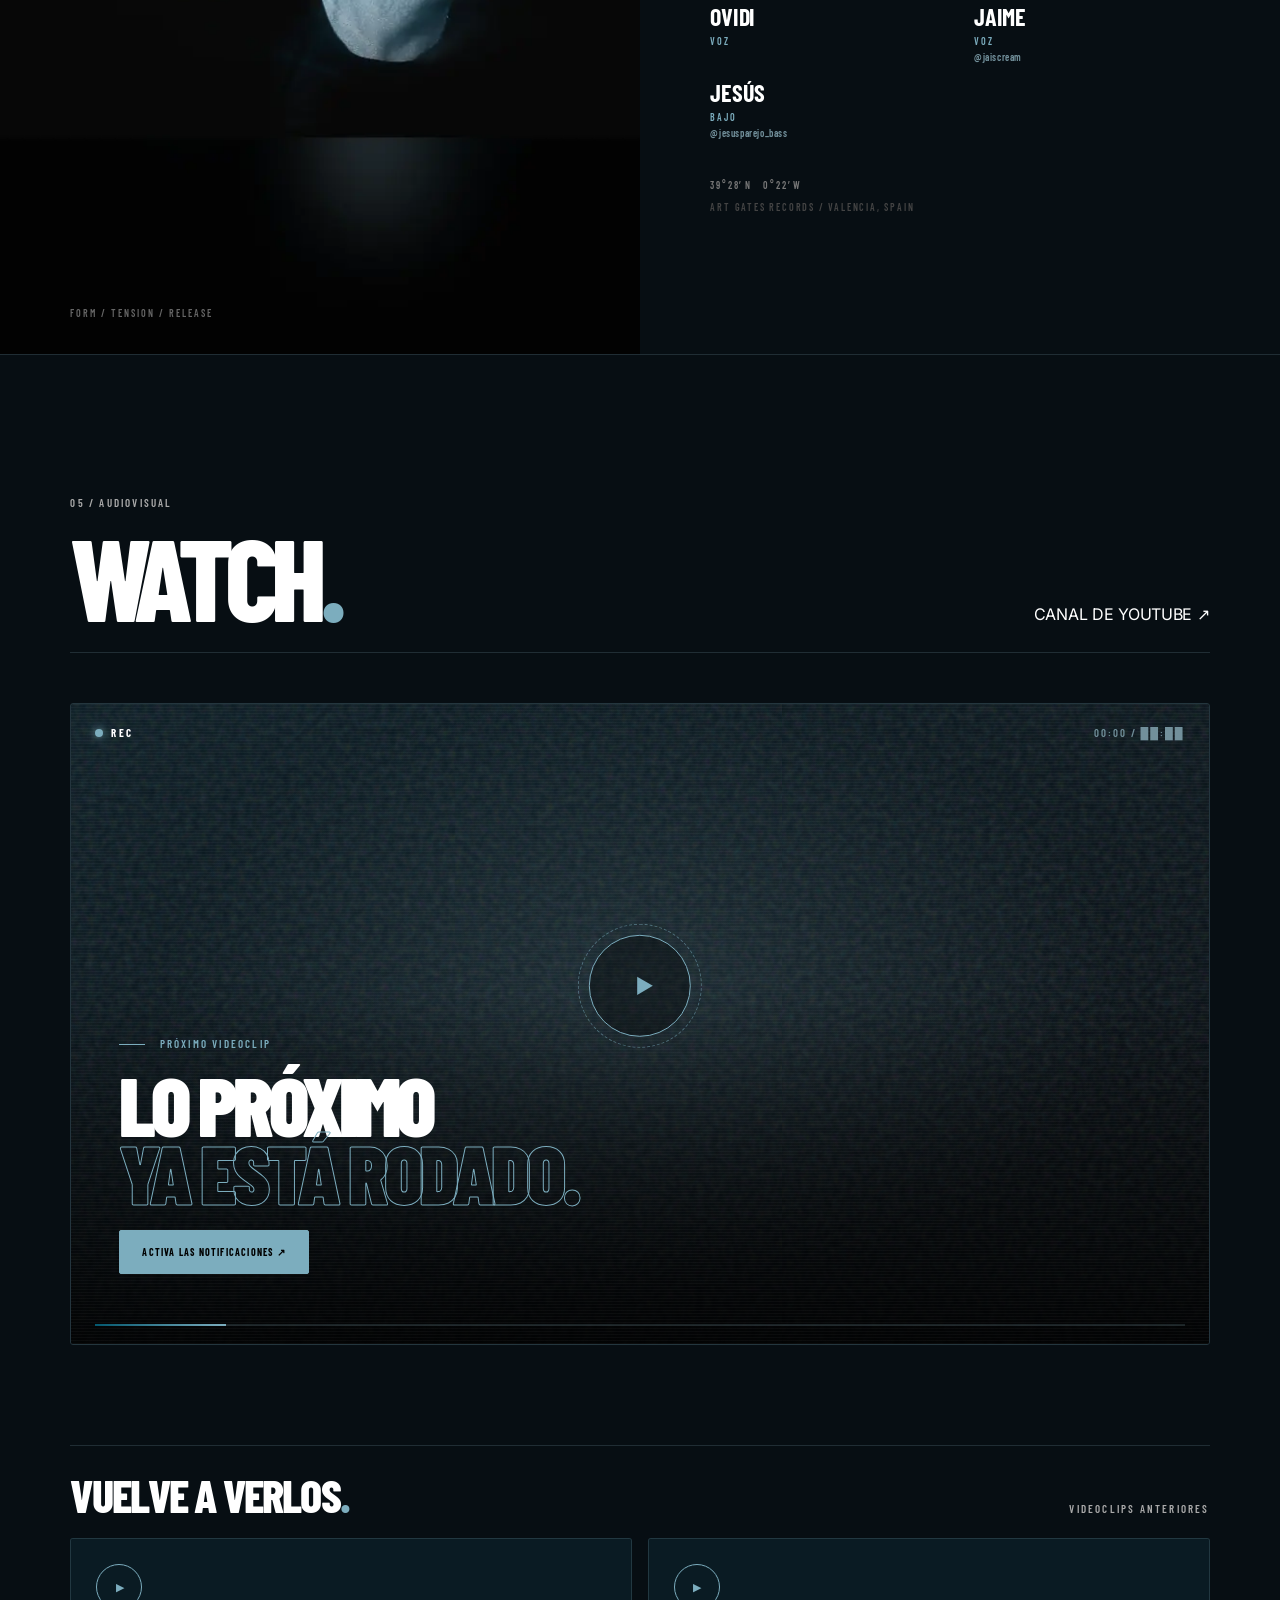
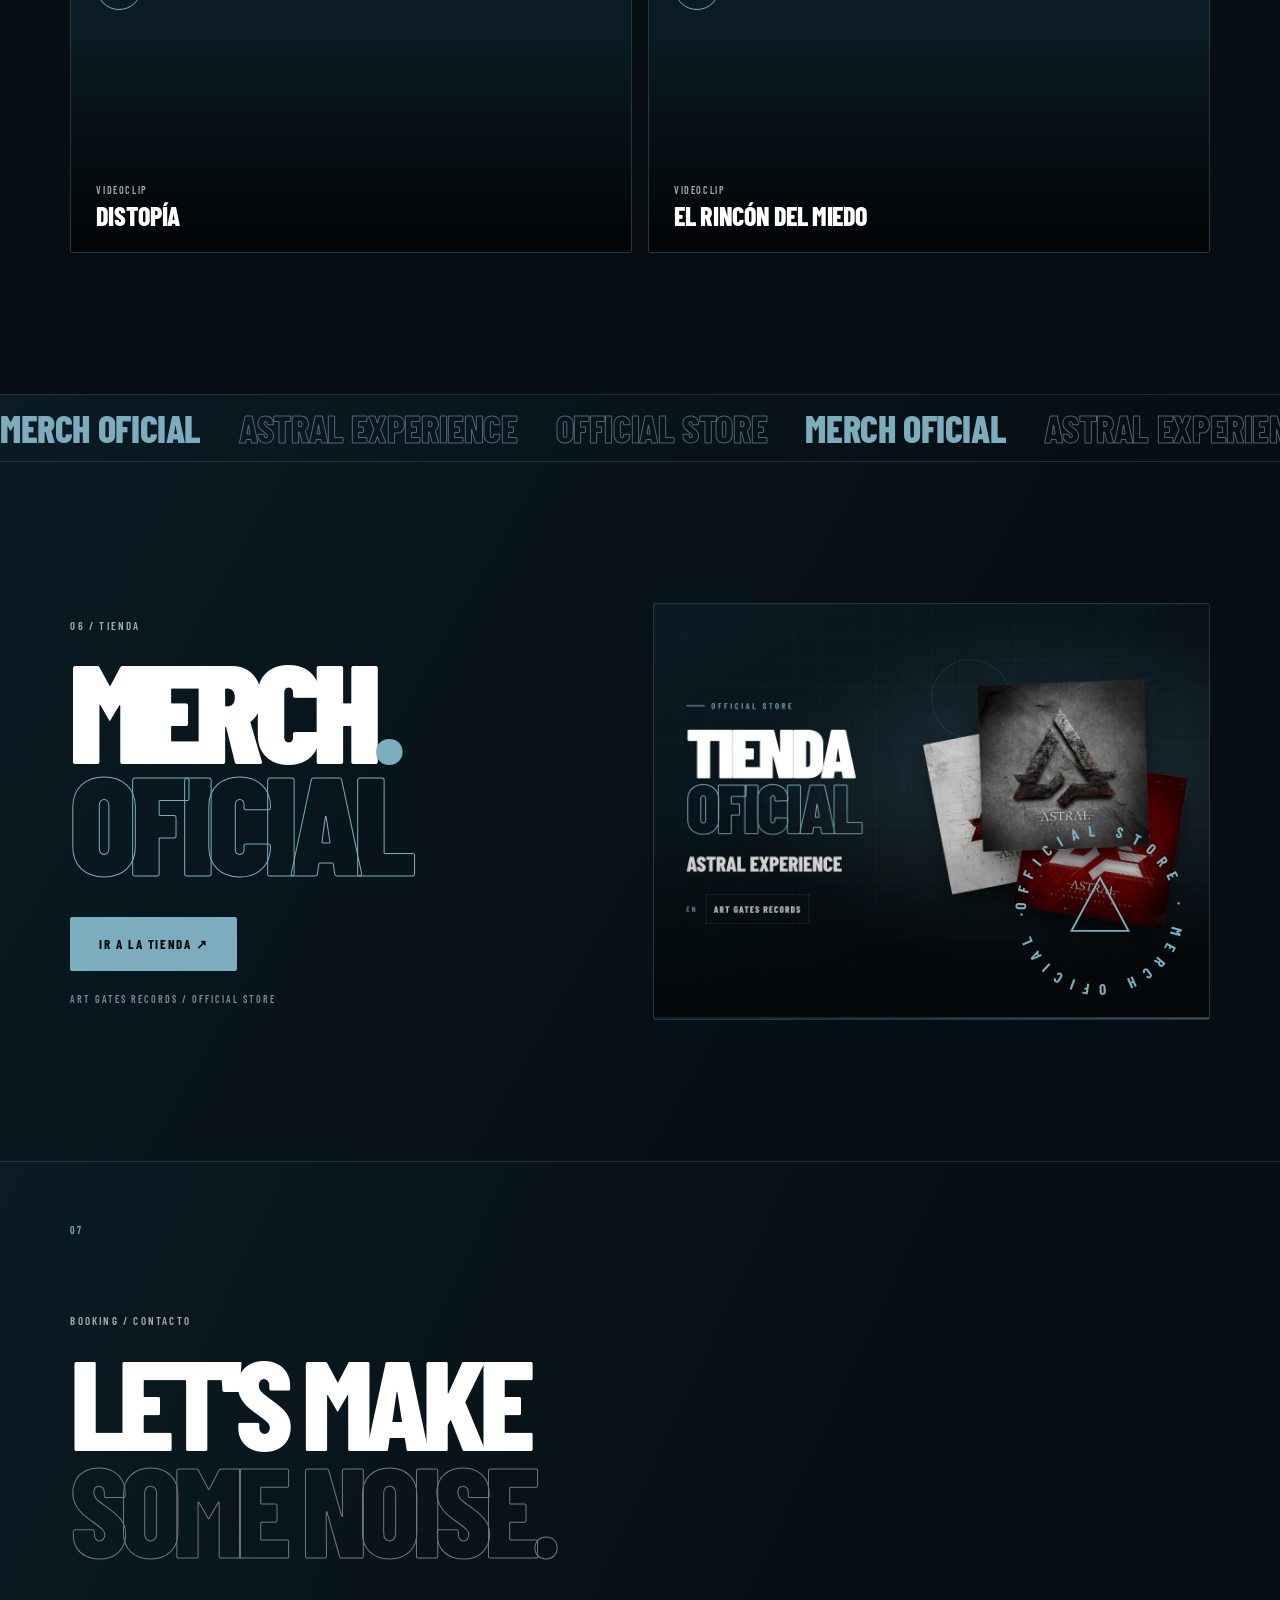
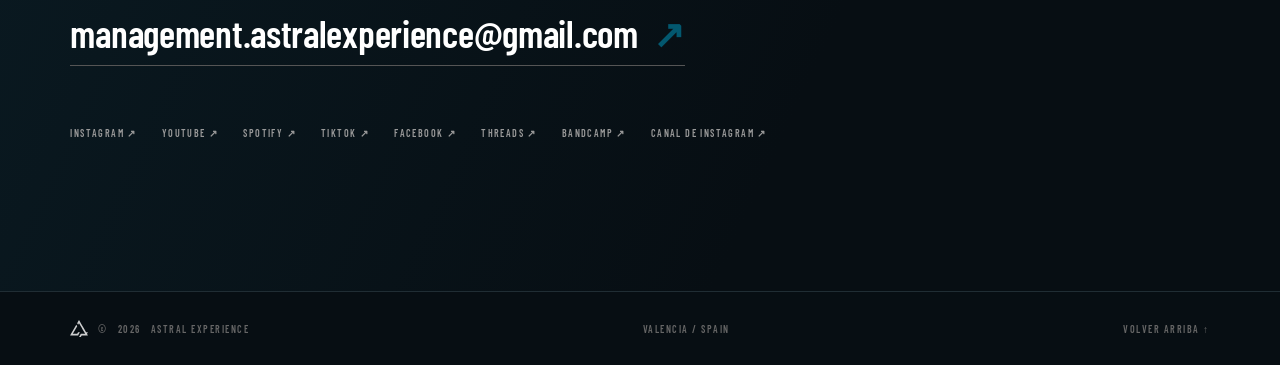
==== commit 1a214849: "Canal oficial de Instagram en el pie y en /enlaces/ (v1.1.2). Sustituir __ENLACE_CANAL__ antes de pu" ====
--- a/index.html
+++ b/index.html
@@ -46,8 +46,8 @@
 
   <script>document.documentElement.classList.add('js')</script>
   <!-- VERSIÓN: súbela en cada cambio aquí, en ?v= de CSS/JS y en la cabecera (fuerza a recargar estilos y scripts) -->
-  <link rel="stylesheet" href="assets/css/main.css?v=1.2.0">
-  <script src="assets/js/main.js?v=1.2.0" defer></script>
+  <link rel="stylesheet" href="assets/css/main.css?v=1.1.2">
+  <script src="assets/js/main.js?v=1.1.2" defer></script>
 
   <!-- Datos estructurados de la banda. Los conciertos se añaden solos a partir de la sección #live. -->
   <script type="application/ld+json">
@@ -92,7 +92,7 @@
     <a class="brand" href="#top" aria-label="Astral Experience, inicio">
       <!-- Imagotipo oficial (BLACKDSUN). Versiones en assets/img/logo/ -->
       <img class="brand-logo" src="assets/img/logo/imagotipo.svg" width="160" height="31" alt="Astral Experience">
-      <span class="site-version" title="Versión de la web">v1.2.0</span>
+      <span class="site-version" title="Versión de la web">v1.1.2</span>
     </a>
     <button class="menu-toggle" type="button" aria-label="Abrir menú" aria-expanded="false" aria-controls="main-nav">
       <span></span><span></span>
@@ -167,14 +167,14 @@
           <span class="next-mark"></span>
           <div class="next-bars"><i></i><i></i><i></i><i></i><i></i><i></i><i></i><i></i><i></i><i></i><i></i><i></i><i></i><i></i><i></i><i></i></div>
           <span class="next-stamp">AE—07</span>
-          <span class="next-redacted">VERSUS · 03.12.26</span>
+          <span class="next-redacted">███████ · 2026</span>
         </div>
         <div class="next-info">
           <p class="eyebrow"><span></span> PRÓXIMO LANZAMIENTO</p>
-          <h3>VERSUS<br><em>03·12·2026</em></h3>
-          <div class="release-meta"><span>NUEVO SINGLE</span><span>JUEVES 3 DE DICIEMBRE</span></div>
+          <h3>LO NUEVO<br><em>ESTÁ AL CAER.</em></h3>
+          <div class="release-meta"><span>NUEVO SINGLE</span><span>FECHA POR DESVELAR</span></div>
           <div class="actions">
-            <a class="button button-primary" href="__ENLACE_PRESAVE__" target="_blank" rel="noopener">PRE-SAVE ↗</a>
+            <a class="button button-primary" href="https://www.instagram.com/astralexperience" target="_blank" rel="noopener">ENTÉRATE EL PRIMERO ↗</a>
             <a class="button" href="#discografia">ESCUCHAR LO ANTERIOR ↓</a>
           </div>
         </div>
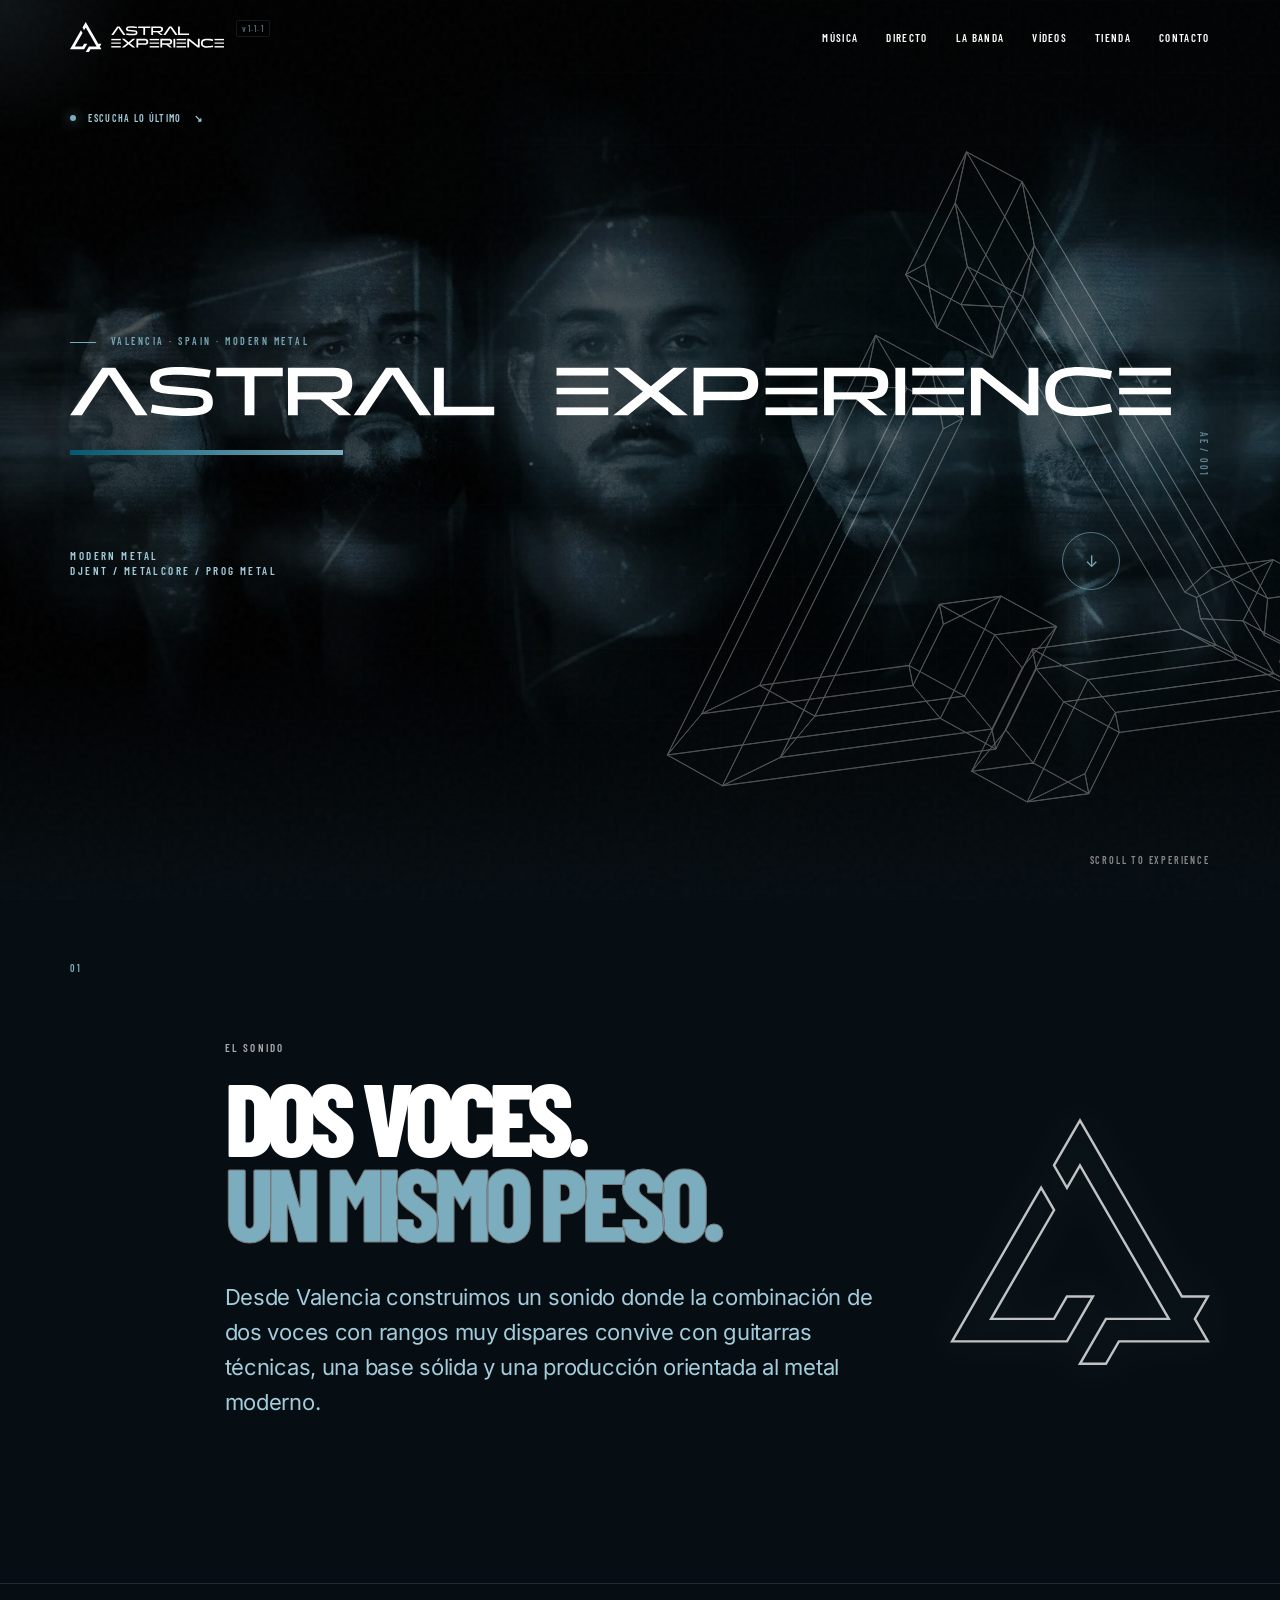
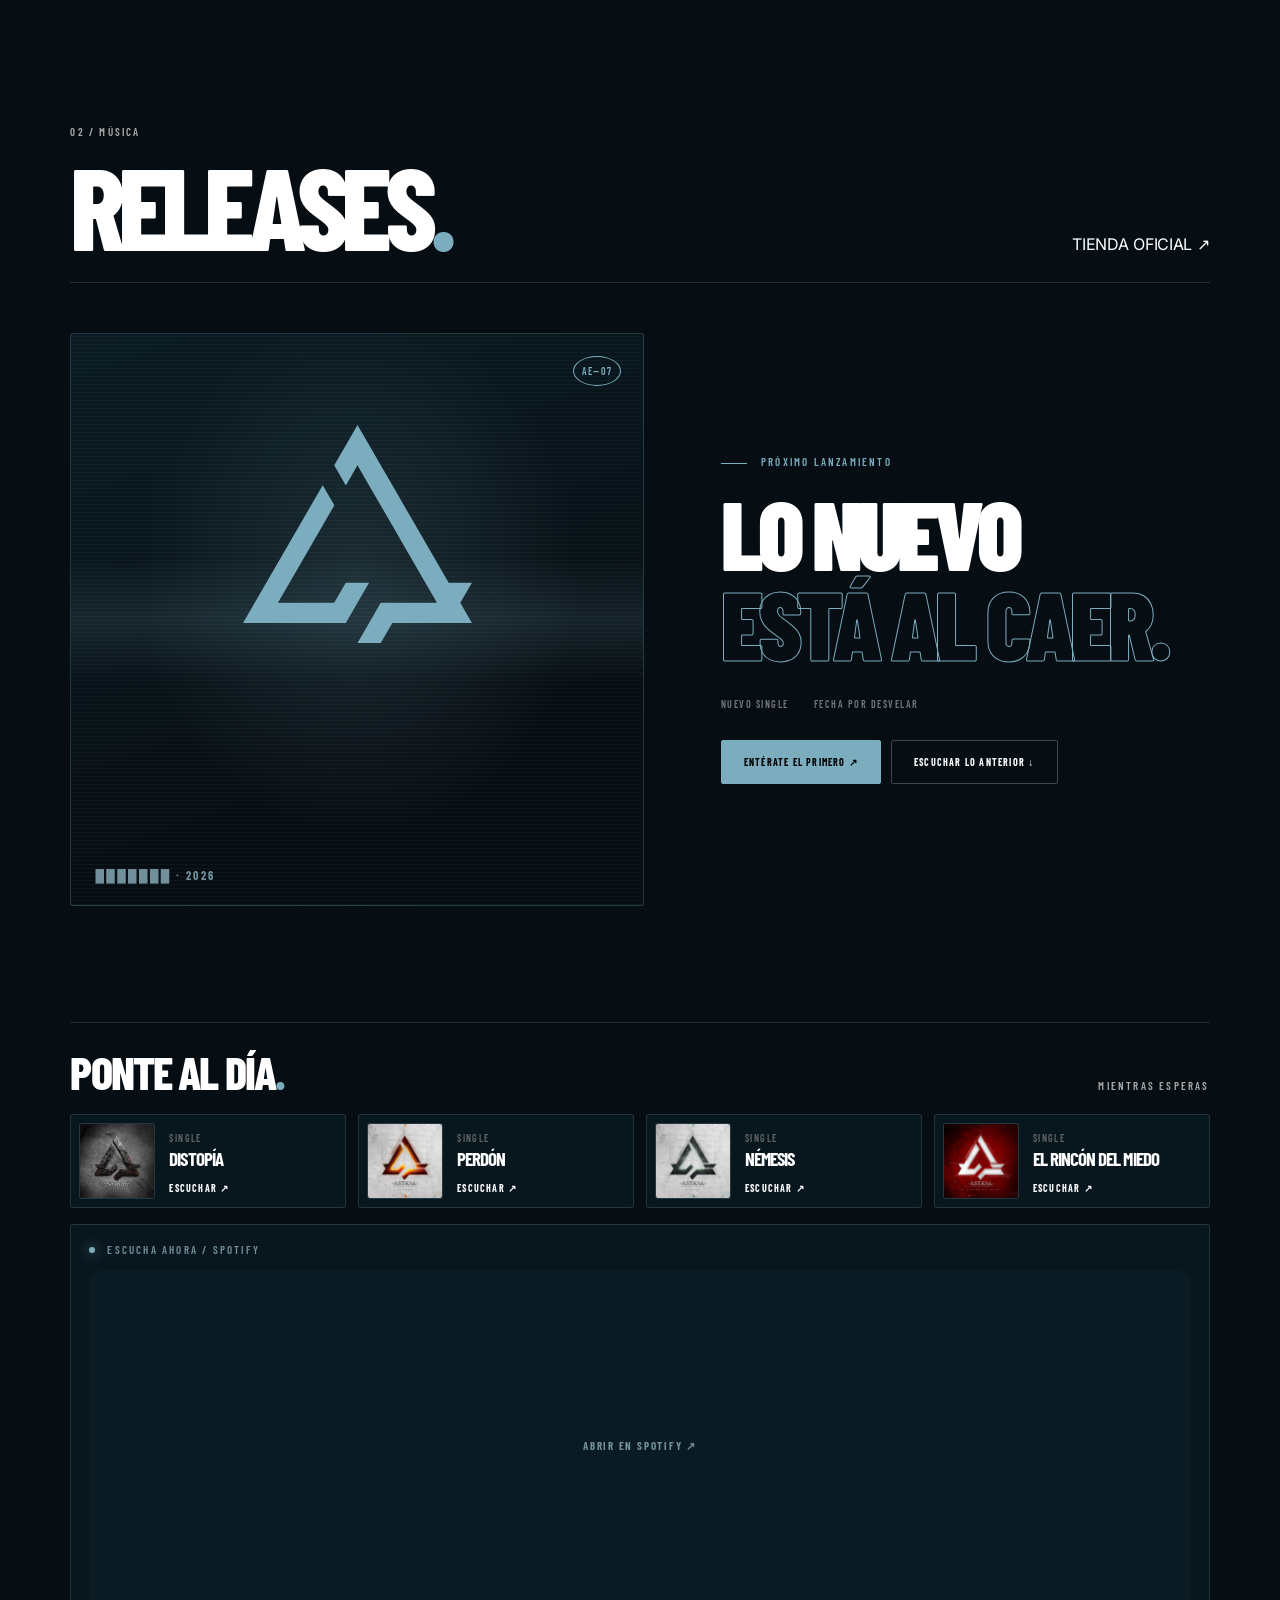
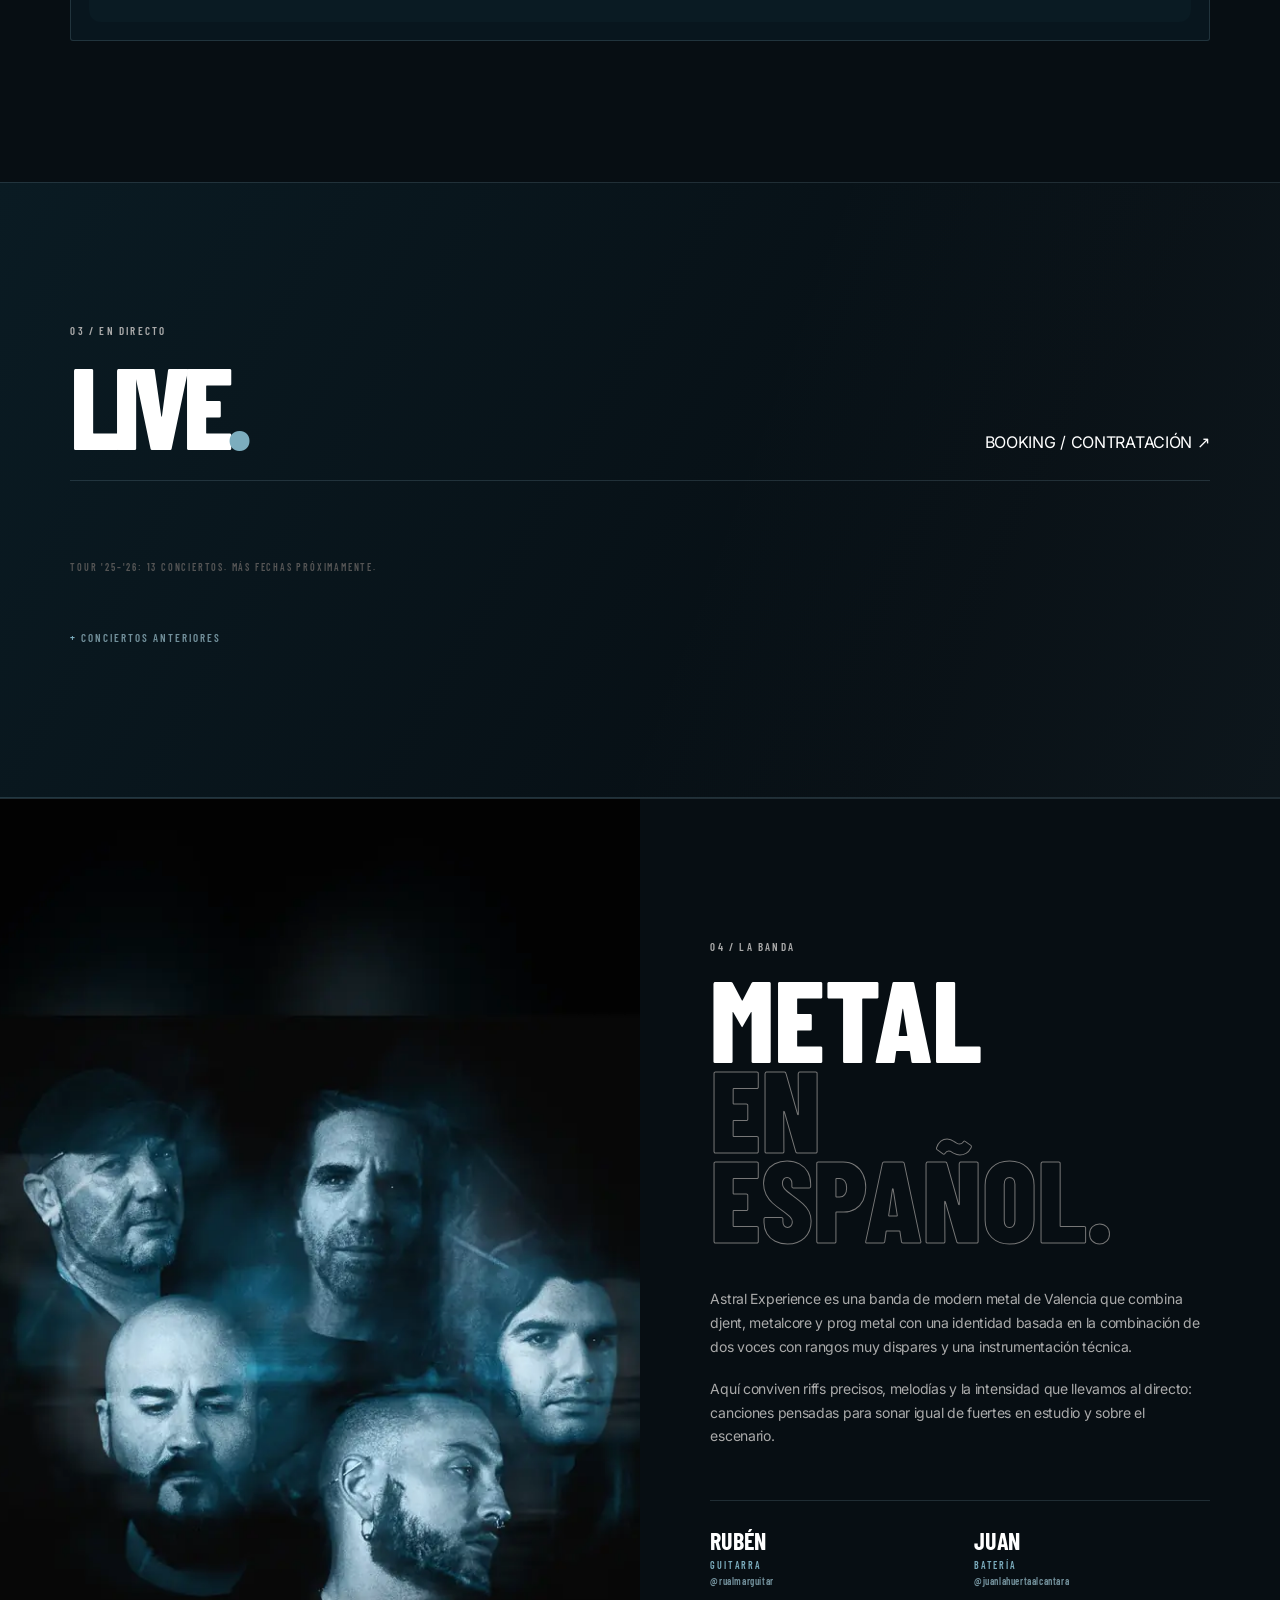
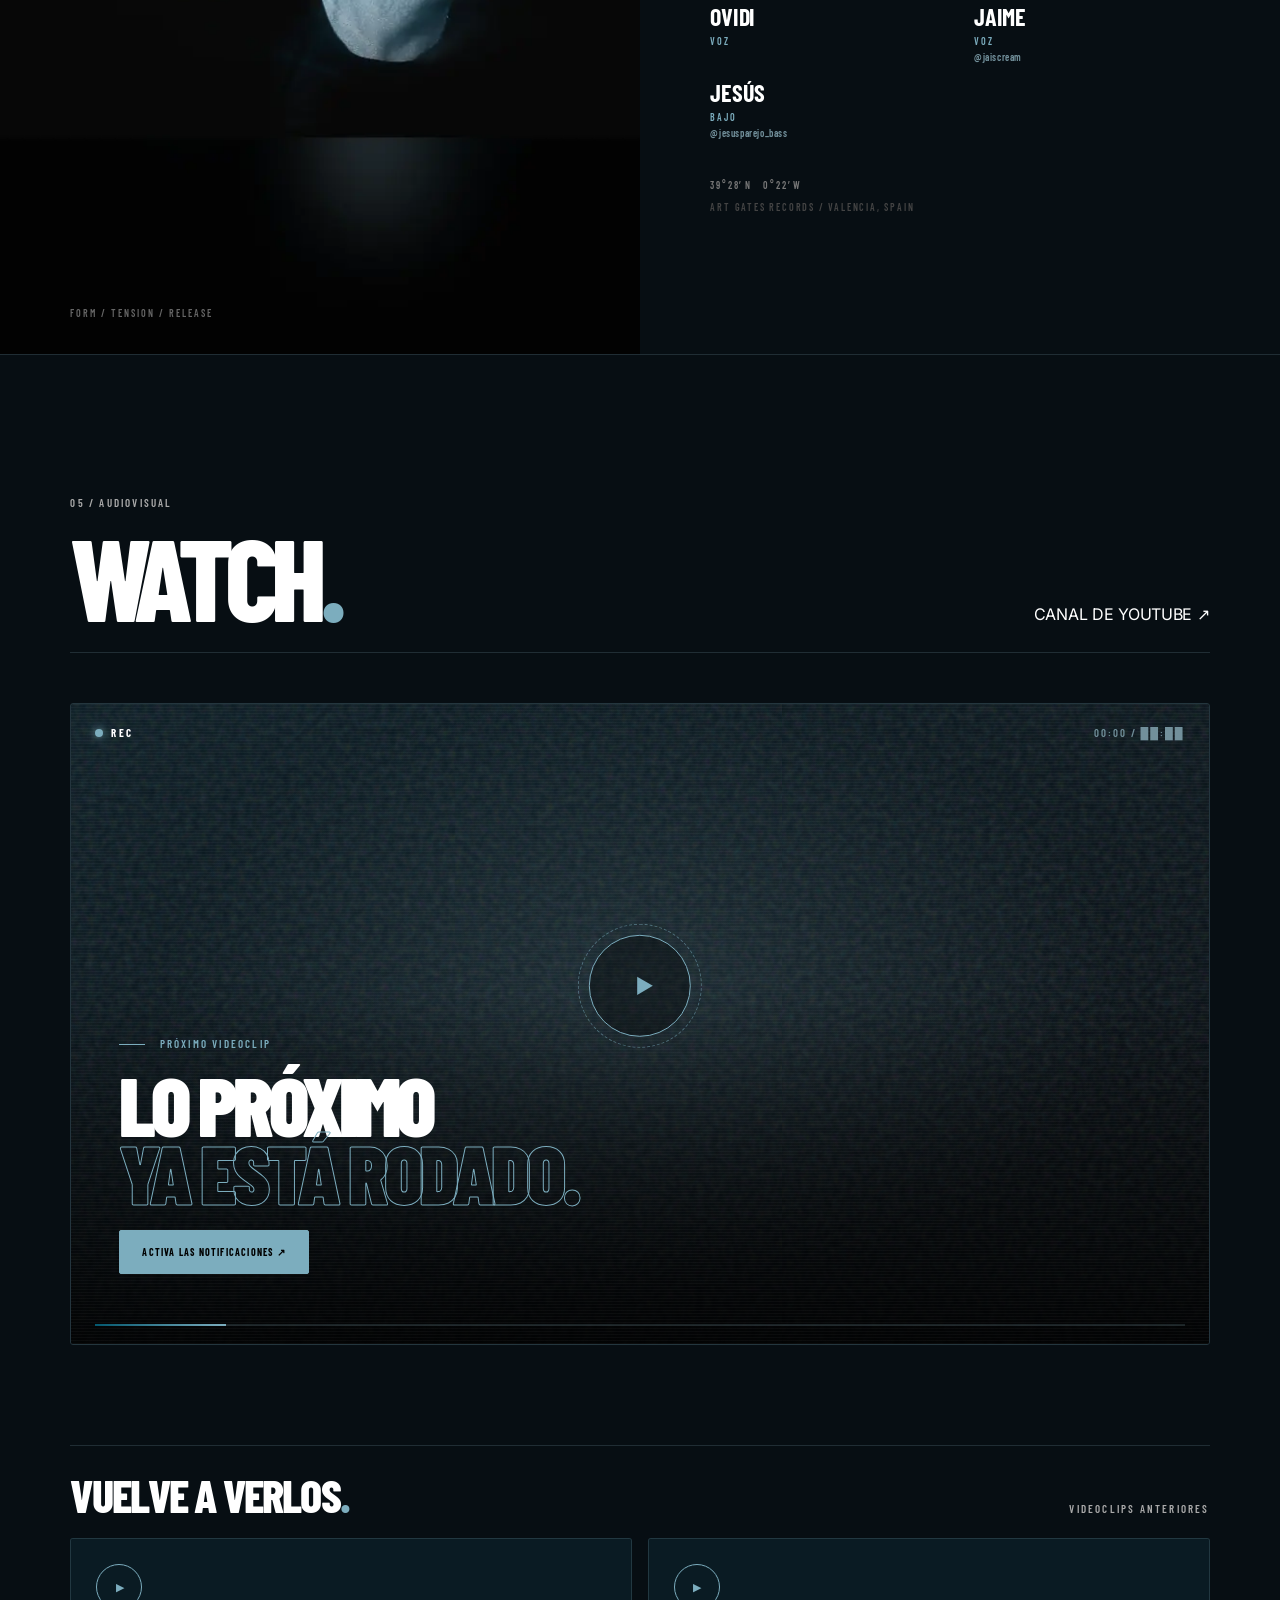
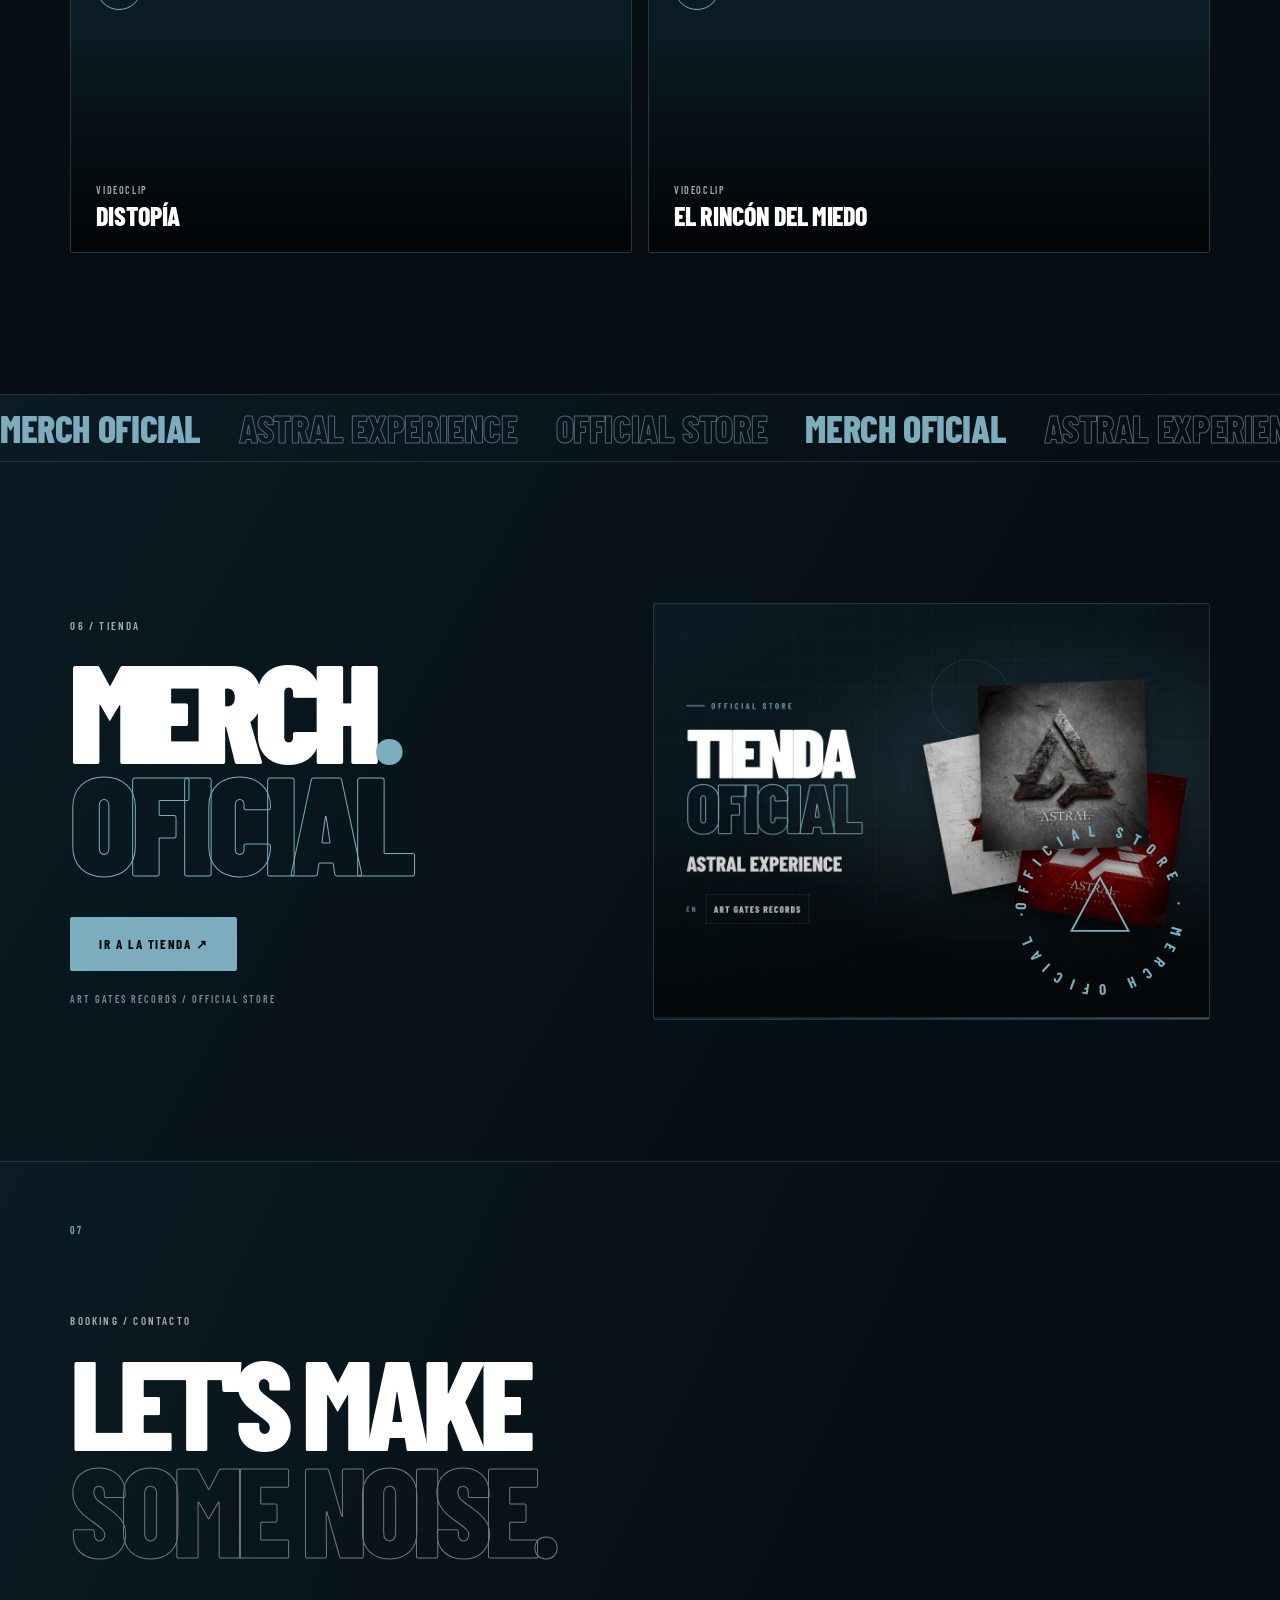
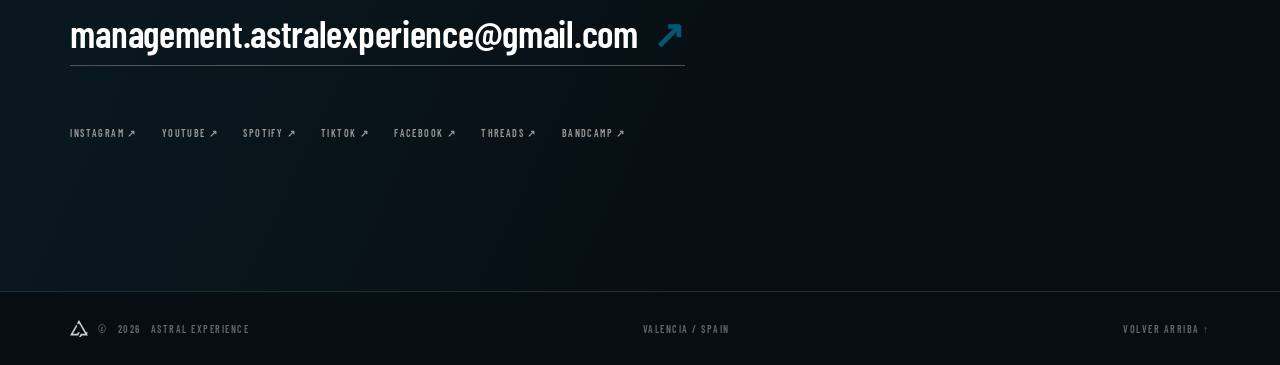
==== commit 37ed3e97: "Publicar web definitiva (H4, 10/11) Co-Authored-By: Claude Sonnet 5.5 <noreply@anthropic.com> Claude" ====
--- a/index.html
+++ b/index.html
@@ -46,8 +46,8 @@
 
   <script>document.documentElement.classList.add('js')</script>
   <!-- VERSIÓN: súbela en cada cambio aquí, en ?v= de CSS/JS y en la cabecera (fuerza a recargar estilos y scripts) -->
-  <link rel="stylesheet" href="assets/css/main.css?v=1.1.2">
-  <script src="assets/js/main.js?v=1.1.2" defer></script>
+  <link rel="stylesheet" href="assets/css/main.css?v=1.1.1">
+  <script src="assets/js/main.js?v=1.1.1" defer></script>
 
   <!-- Datos estructurados de la banda. Los conciertos se añaden solos a partir de la sección #live. -->
   <script type="application/ld+json">
@@ -92,7 +92,7 @@
     <a class="brand" href="#top" aria-label="Astral Experience, inicio">
       <!-- Imagotipo oficial (BLACKDSUN). Versiones en assets/img/logo/ -->
       <img class="brand-logo" src="assets/img/logo/imagotipo.svg" width="160" height="31" alt="Astral Experience">
-      <span class="site-version" title="Versión de la web">v1.1.2</span>
+      <span class="site-version" title="Versión de la web">v1.1.1</span>
     </a>
     <button class="menu-toggle" type="button" aria-label="Abrir menú" aria-expanded="false" aria-controls="main-nav">
       <span></span><span></span>
@@ -432,8 +432,8 @@
           <a href="https://www.facebook.com/astralexperience" target="_blank" rel="noopener">FACEBOOK ↗</a>
           <a href="https://www.threads.net/@astralexperience" target="_blank" rel="noopener">THREADS ↗</a>
           <a href="https://astralexperience.bandcamp.com" target="_blank" rel="noopener">BANDCAMP ↗</a>
-          <!-- EDITABLE · enlace de invitación al canal de difusión de Instagram (con href="#" no se muestra) -->
-          <a href="__ENLACE_CANAL__" target="_blank" rel="noopener">CANAL DE INSTAGRAM ↗</a>
+          <!-- EDITABLE · pon aquí el enlace de invitación al canal de difusión de Instagram (con href="#" no se muestra) -->
+          <a href="#" target="_blank" rel="noopener">CANAL DE INSTAGRAM ↗</a>
         </div>
       </div>
     </section>
--- a/assets/css/main.css
+++ b/assets/css/main.css
@@ -566,9 +566,3 @@
 .hero-logo img{display:block;width:min(1180px,86vw);height:auto;filter:drop-shadow(0 8px 40px rgba(0,0,0,.5))}
 .hero-bar{display:block;width:24%;height:5px;margin-top:34px;background:linear-gradient(90deg,var(--red),var(--cyan));transform-origin:left;animation:bar-in 1.2s .35s cubic-bezier(.2,.7,.1,1) both}
 @media(prefers-reduced-motion:reduce){.hero-bar{animation:none}}
-
-/* Portada del próximo lanzamiento (cuando ya se puede enseñar) */
-.next-cover{position:absolute;inset:0;width:100%;height:100%;object-fit:cover;z-index:1}
-.next-cover~.next-mark,.next-cover~.next-bars{display:none}
-.next-stamp,.next-redacted{z-index:2}
-.next-redacted{color:var(--light);text-shadow:0 1px 8px #000}
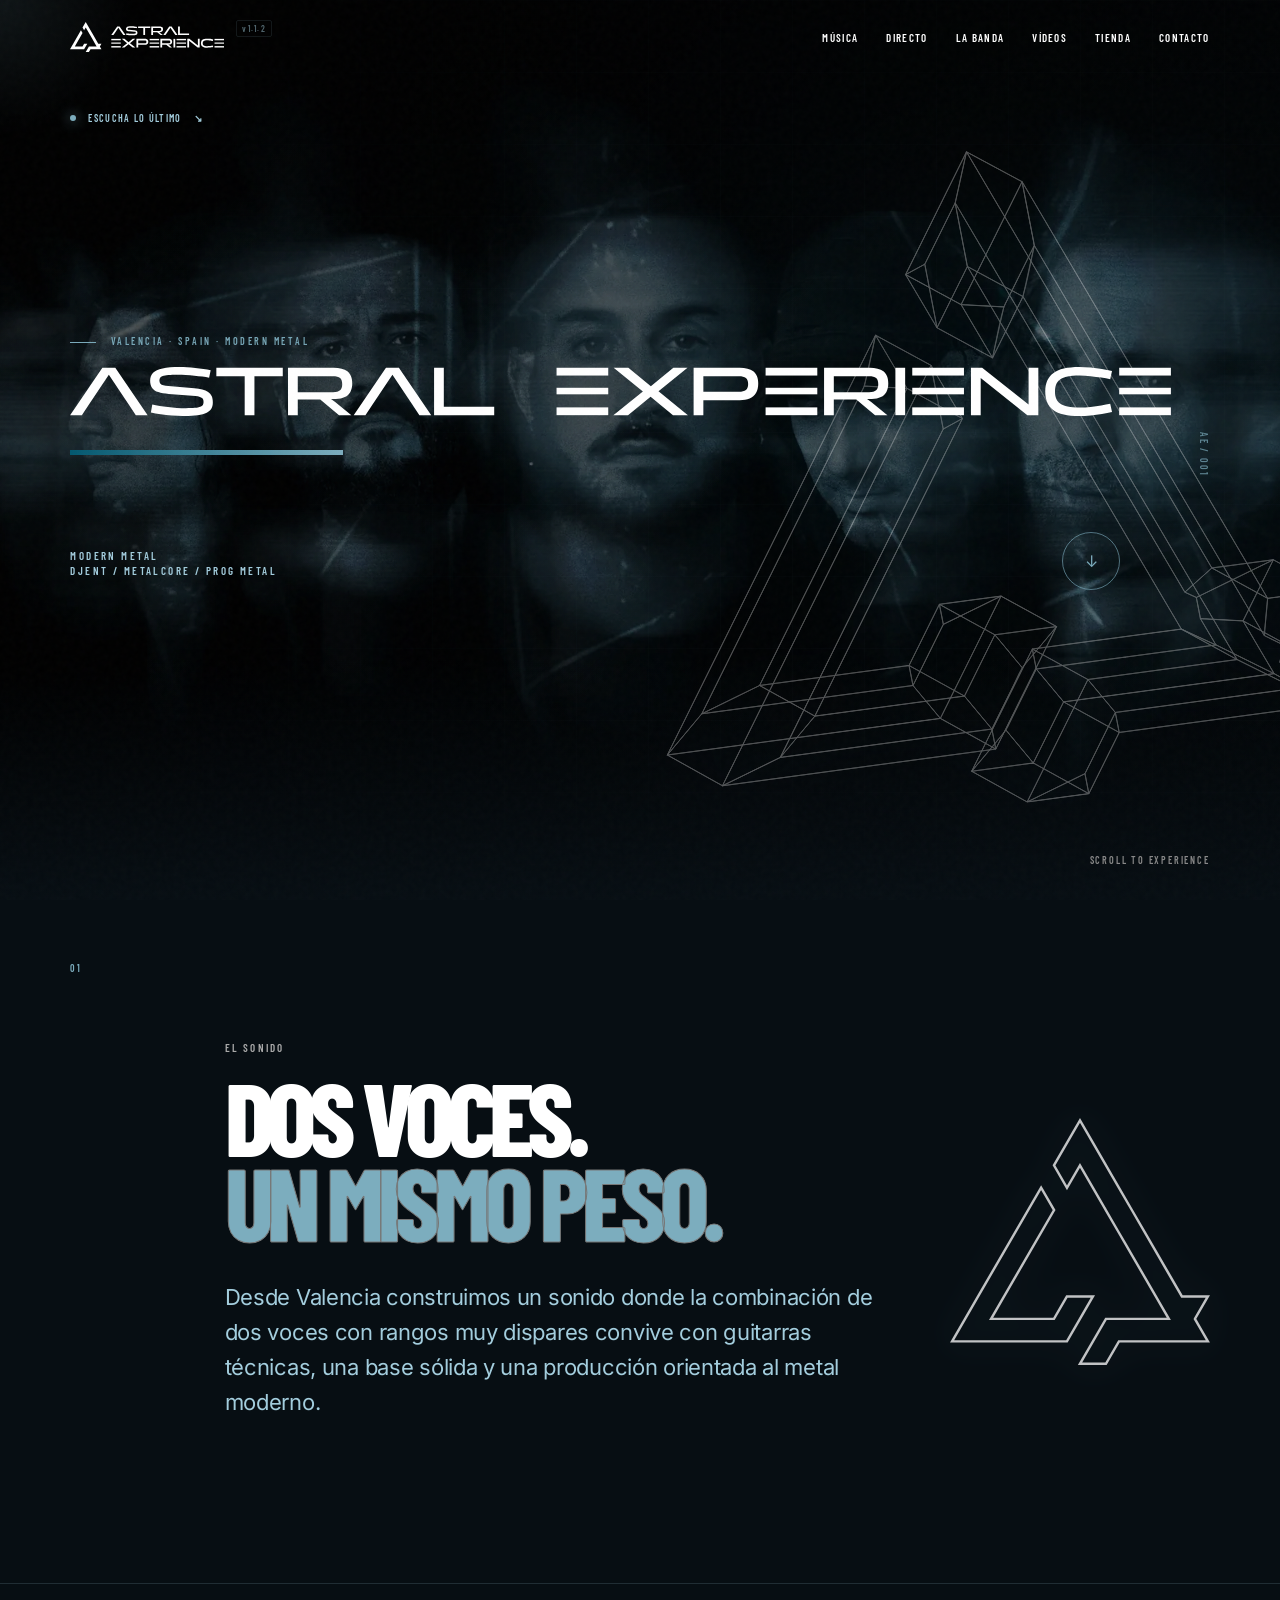
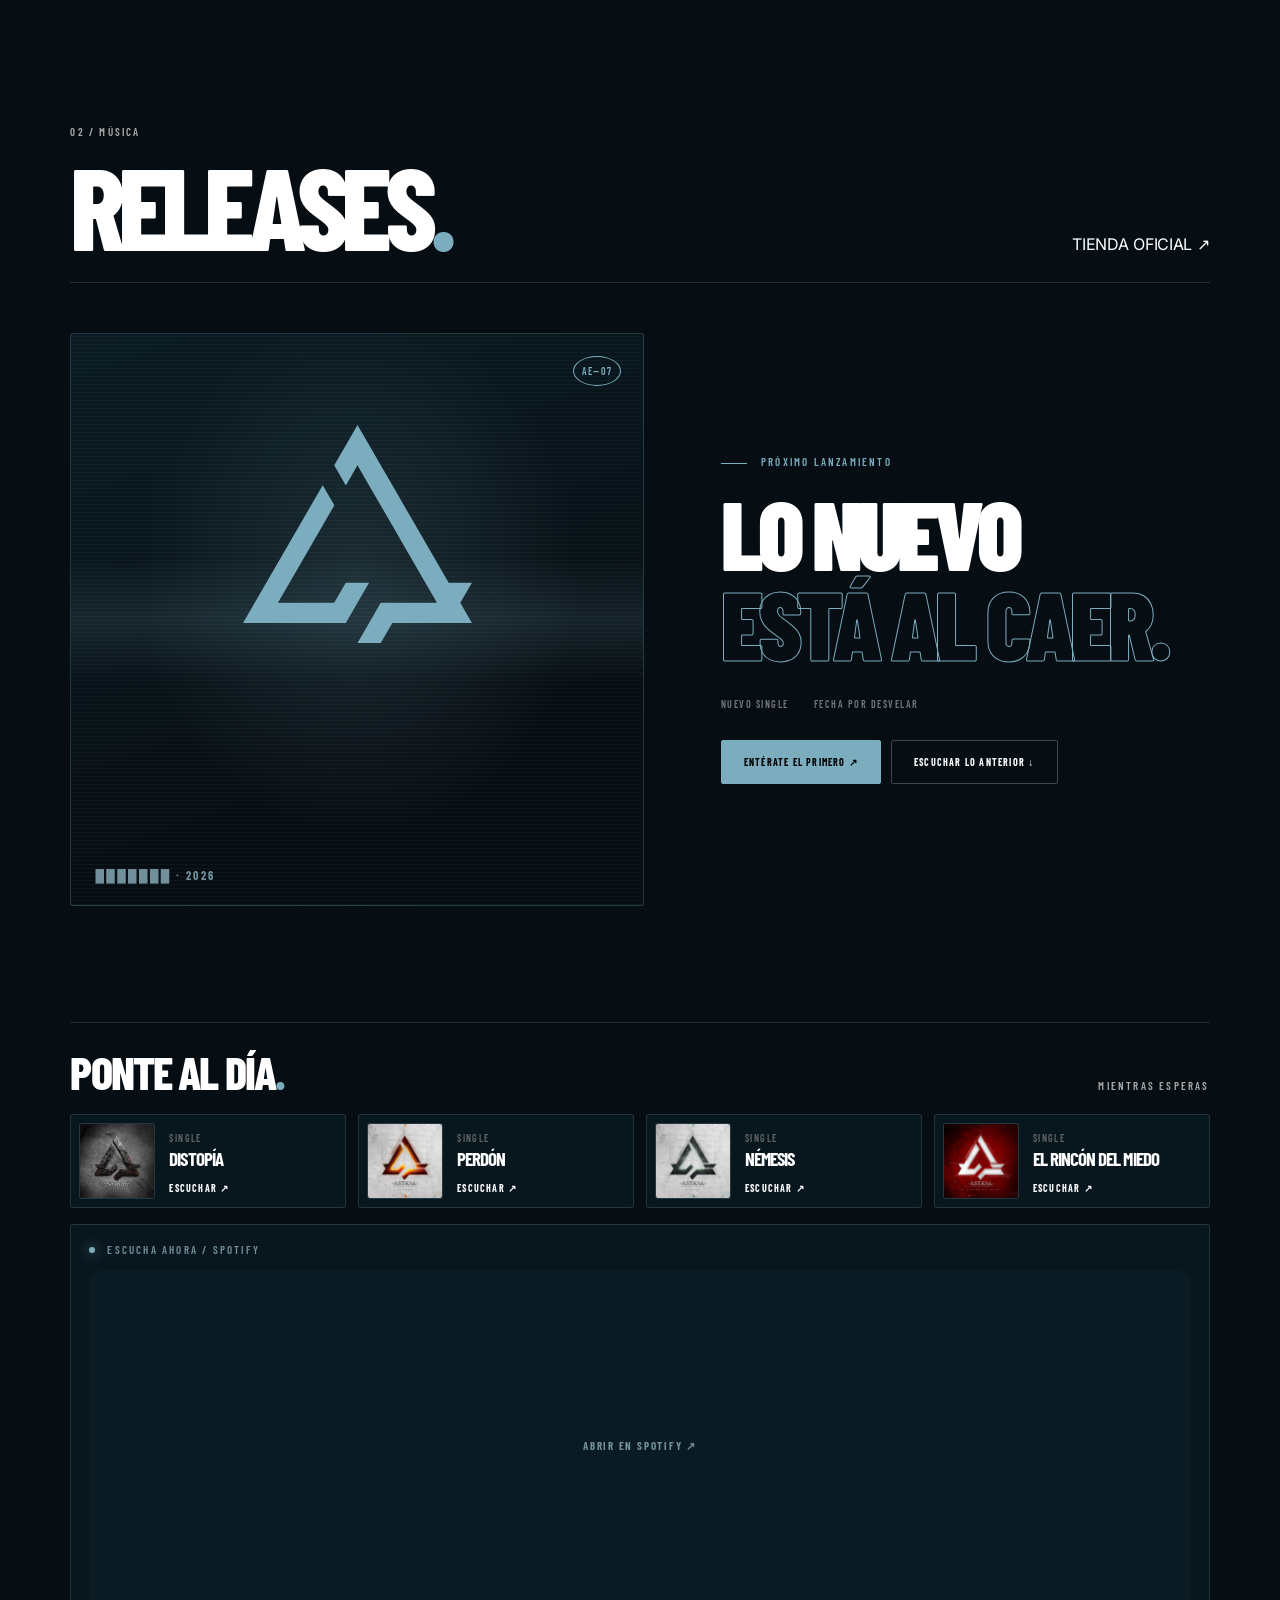
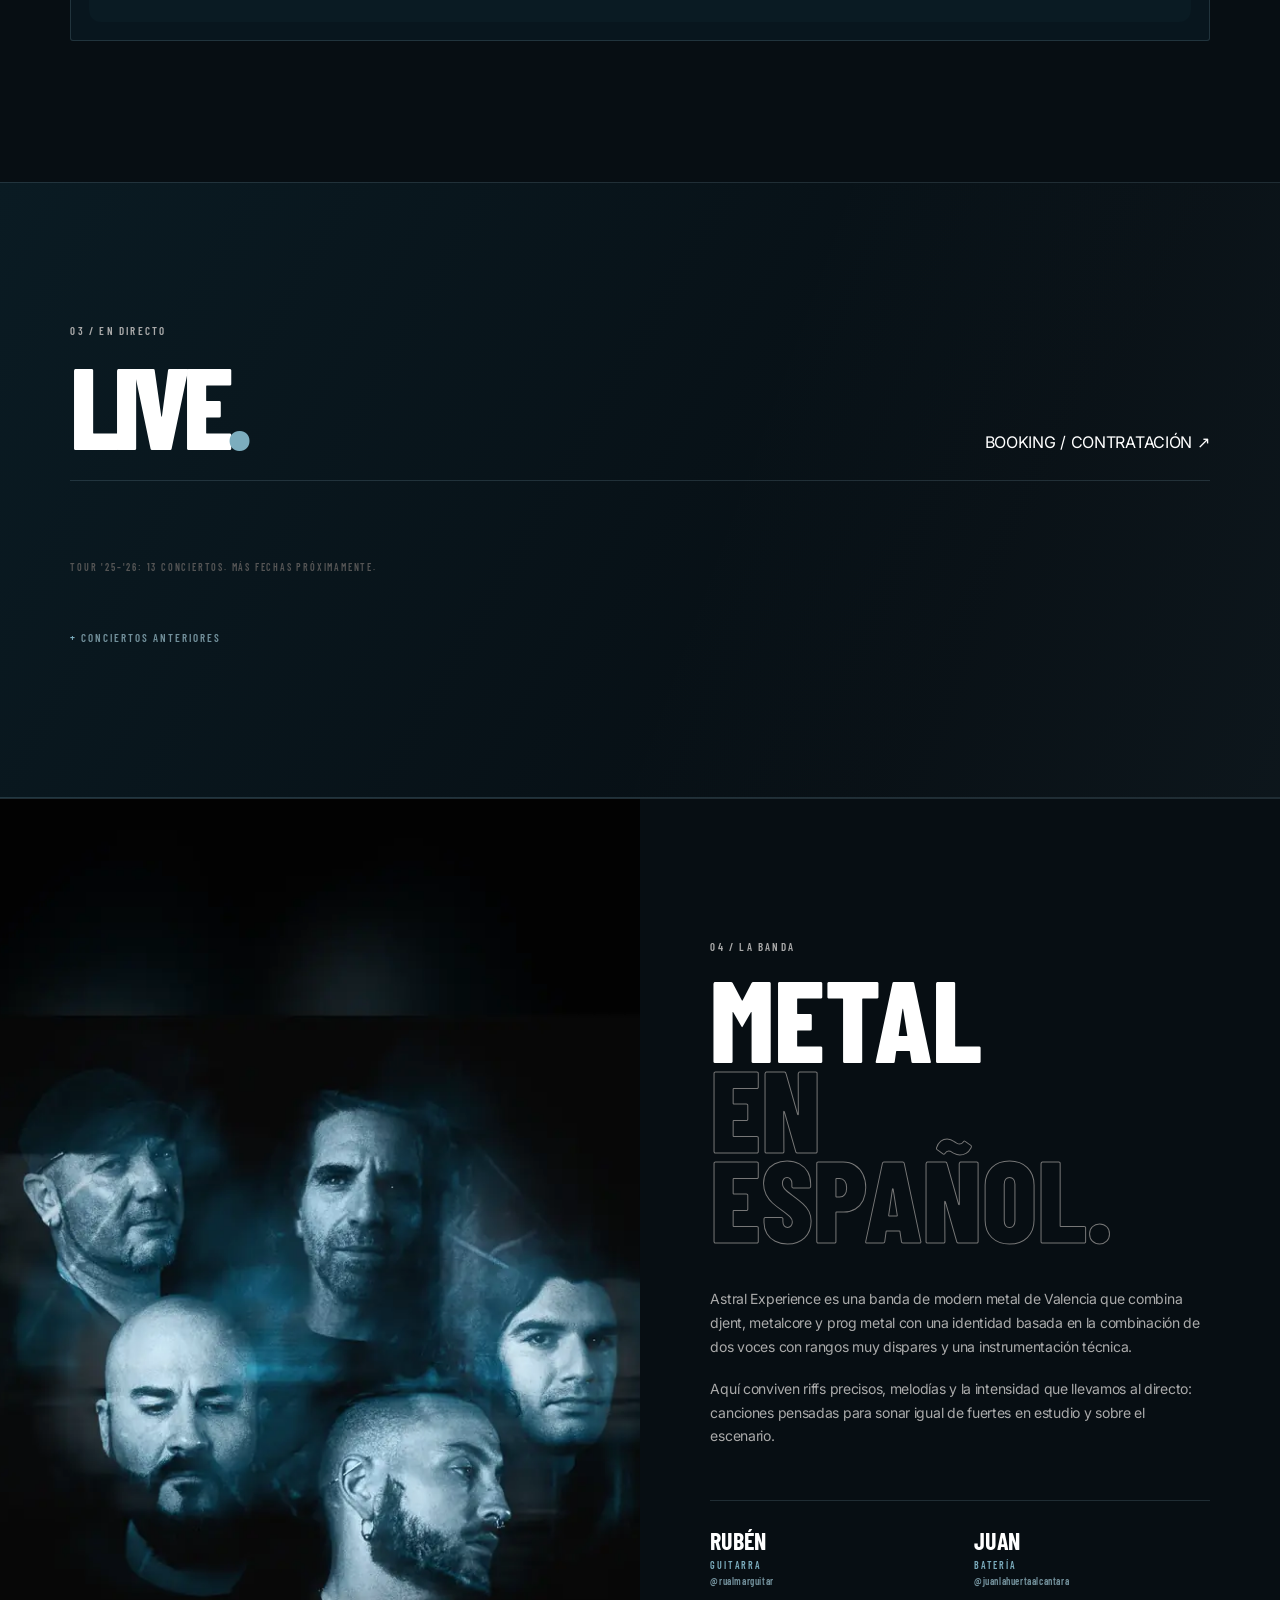
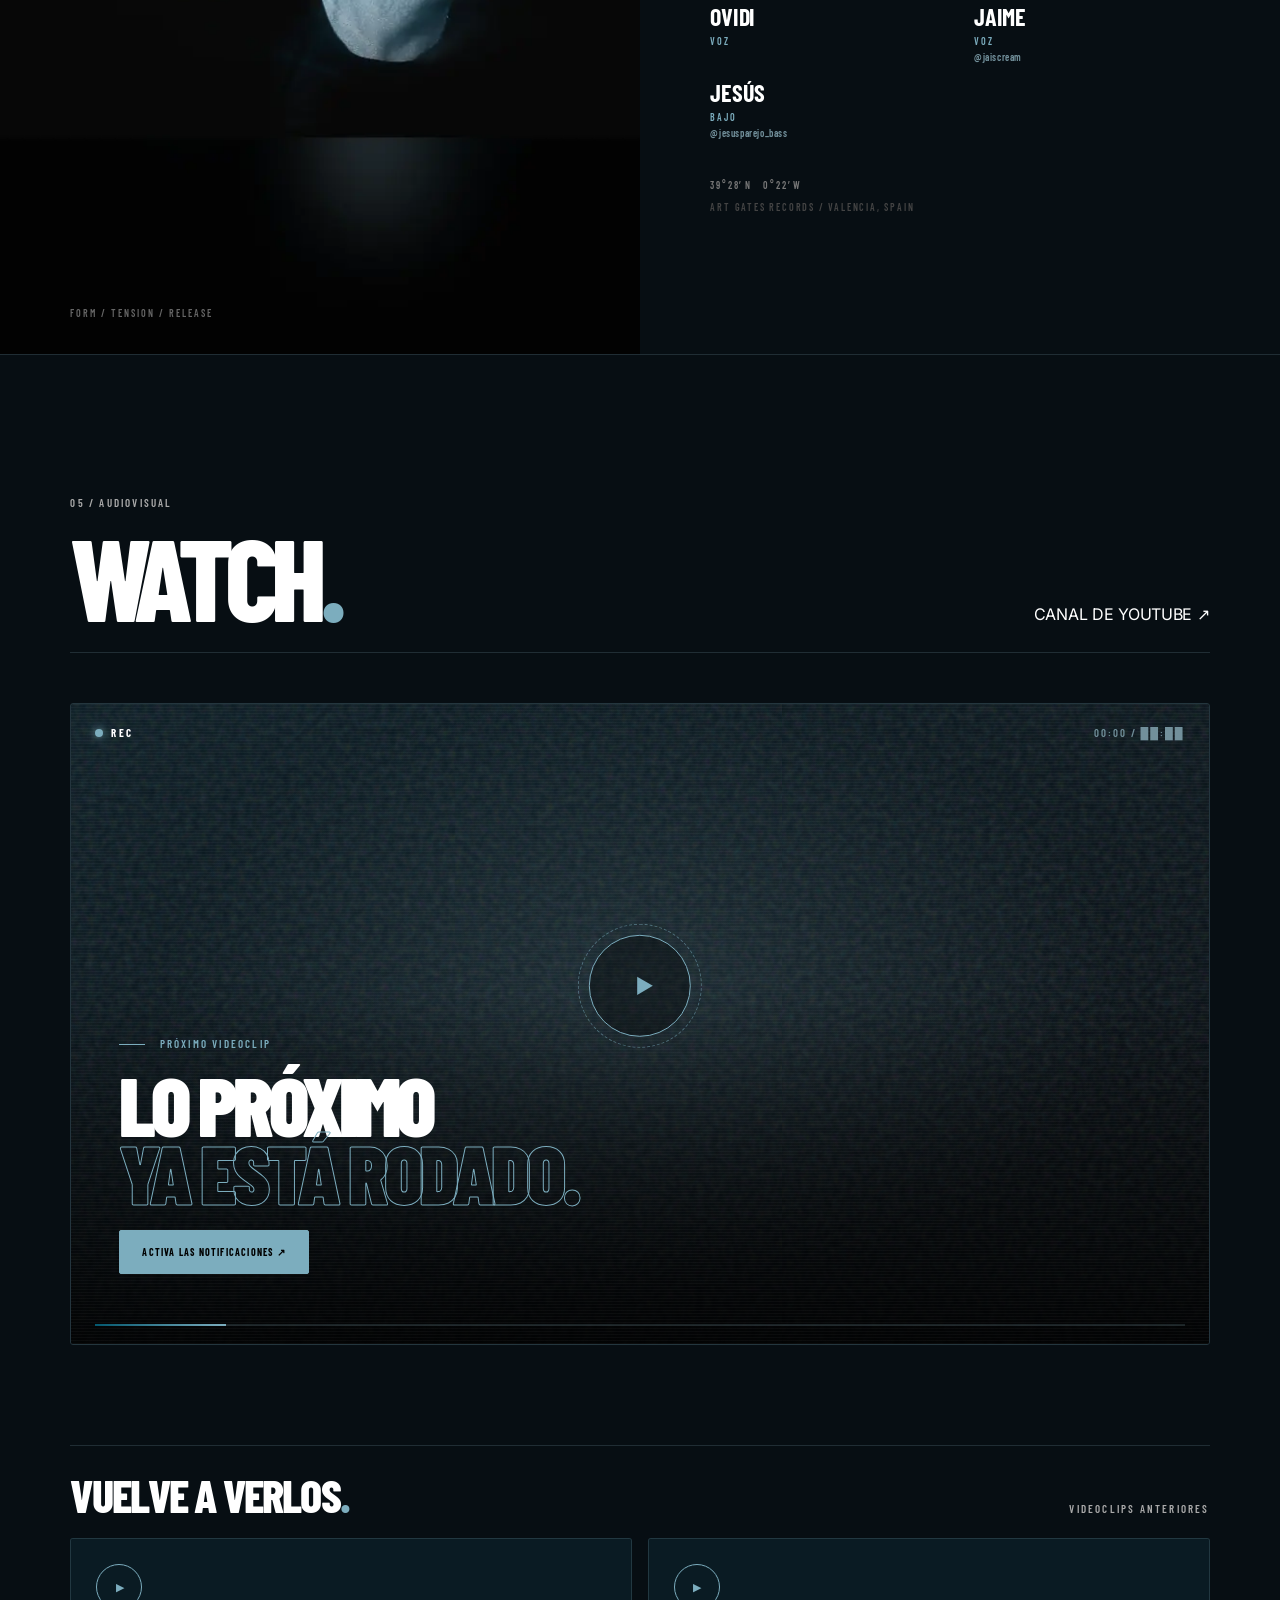
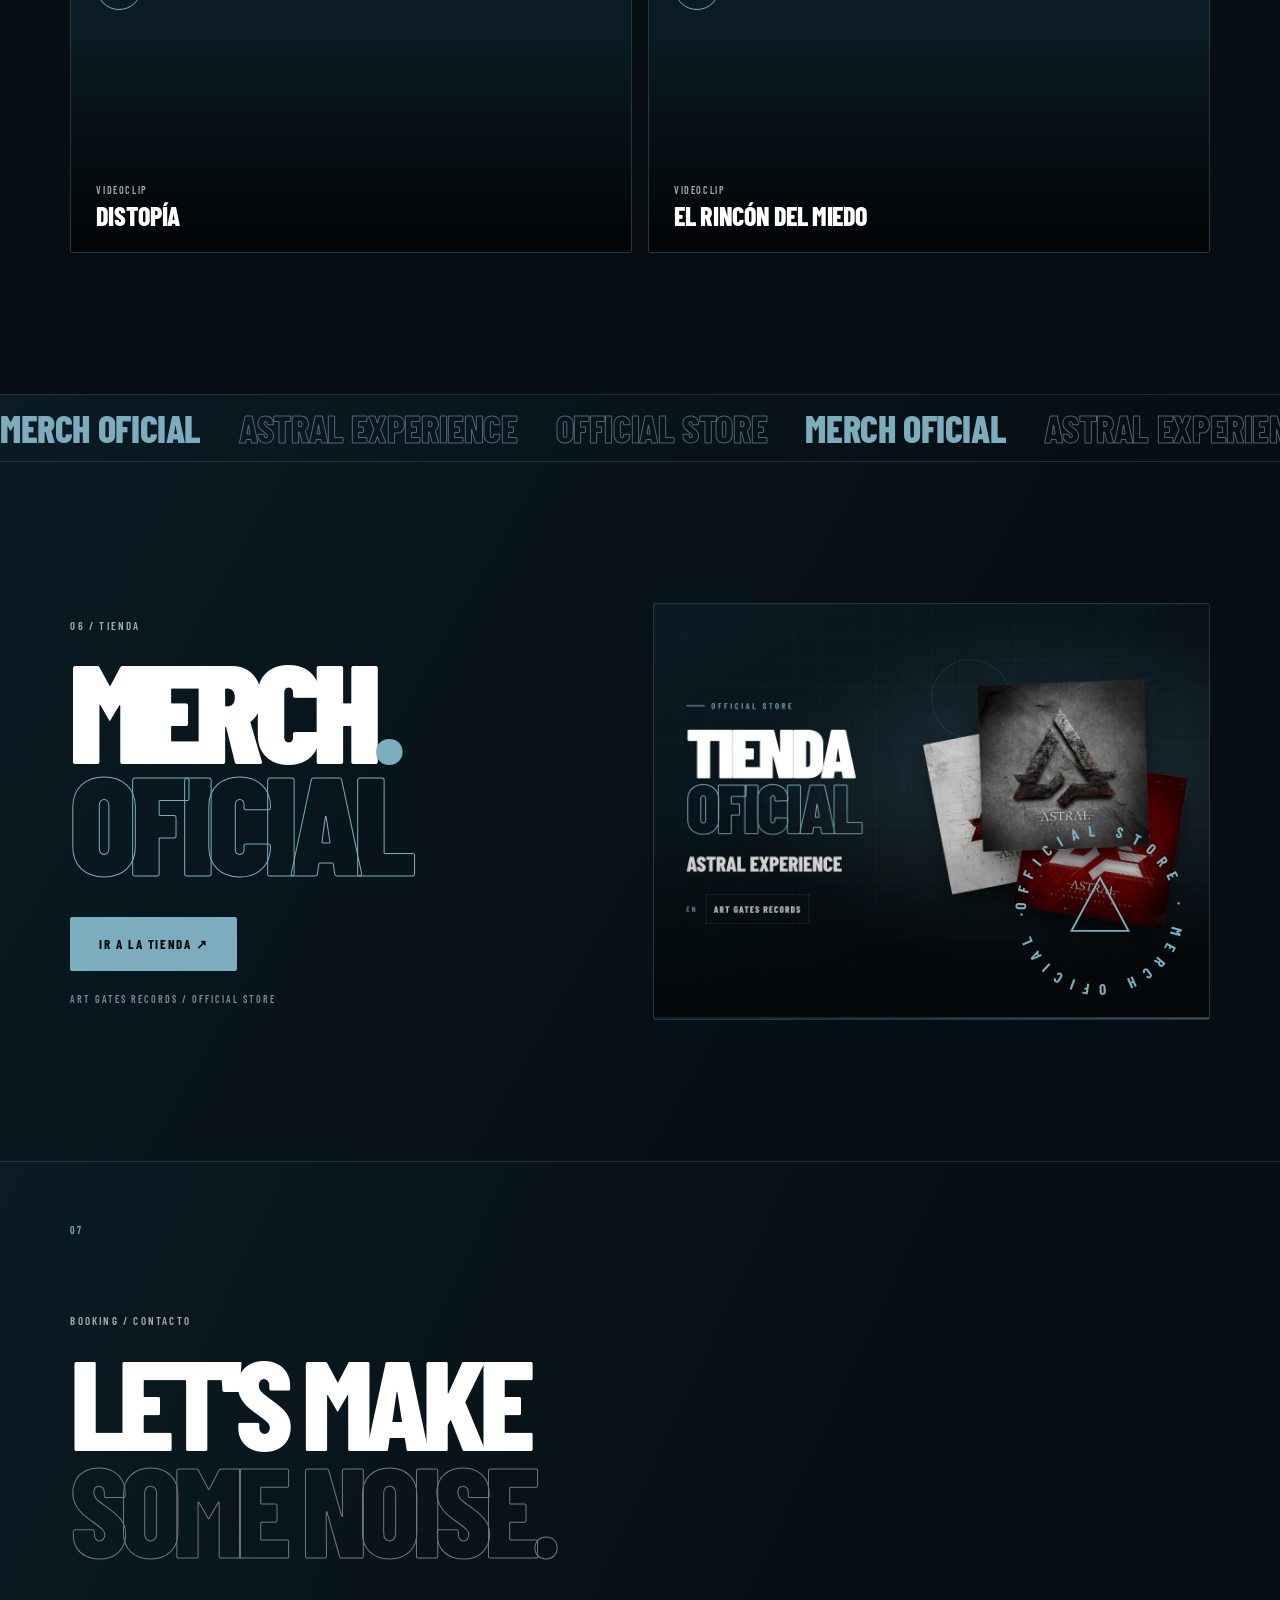
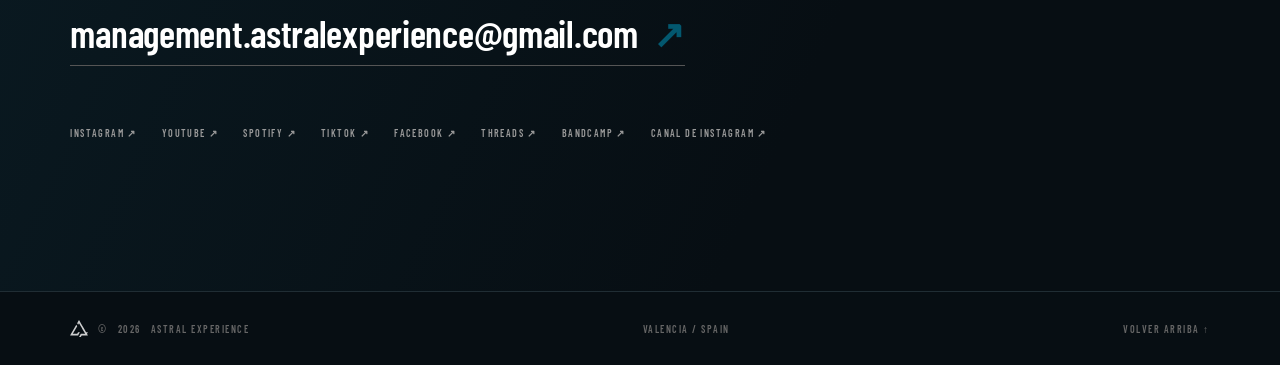
==== commit c13d01d7: "Rellenar enlace del canal oficial de Instagram (web-1211-canal) Co-Authored-By: Claude Opus 5.5 <nor" ====
--- a/index.html
+++ b/index.html
@@ -46,8 +46,8 @@
 
   <script>document.documentElement.classList.add('js')</script>
   <!-- VERSIÓN: súbela en cada cambio aquí, en ?v= de CSS/JS y en la cabecera (fuerza a recargar estilos y scripts) -->
-  <link rel="stylesheet" href="assets/css/main.css?v=1.1.1">
-  <script src="assets/js/main.js?v=1.1.1" defer></script>
+  <link rel="stylesheet" href="assets/css/main.css?v=1.1.2">
+  <script src="assets/js/main.js?v=1.1.2" defer></script>
 
   <!-- Datos estructurados de la banda. Los conciertos se añaden solos a partir de la sección #live. -->
   <script type="application/ld+json">
@@ -92,7 +92,7 @@
     <a class="brand" href="#top" aria-label="Astral Experience, inicio">
       <!-- Imagotipo oficial (BLACKDSUN). Versiones en assets/img/logo/ -->
       <img class="brand-logo" src="assets/img/logo/imagotipo.svg" width="160" height="31" alt="Astral Experience">
-      <span class="site-version" title="Versión de la web">v1.1.1</span>
+      <span class="site-version" title="Versión de la web">v1.1.2</span>
     </a>
     <button class="menu-toggle" type="button" aria-label="Abrir menú" aria-expanded="false" aria-controls="main-nav">
       <span></span><span></span>
@@ -432,8 +432,8 @@
           <a href="https://www.facebook.com/astralexperience" target="_blank" rel="noopener">FACEBOOK ↗</a>
           <a href="https://www.threads.net/@astralexperience" target="_blank" rel="noopener">THREADS ↗</a>
           <a href="https://astralexperience.bandcamp.com" target="_blank" rel="noopener">BANDCAMP ↗</a>
-          <!-- EDITABLE · pon aquí el enlace de invitación al canal de difusión de Instagram (con href="#" no se muestra) -->
-          <a href="#" target="_blank" rel="noopener">CANAL DE INSTAGRAM ↗</a>
+          <!-- EDITABLE · enlace de invitación al canal de difusión de Instagram (con href="#" no se muestra) -->
+          <a href="https://www.instagram.com/channel/Aba9lOrwvt9jquo0/" target="_blank" rel="noopener">CANAL DE INSTAGRAM ↗</a>
         </div>
       </div>
     </section>
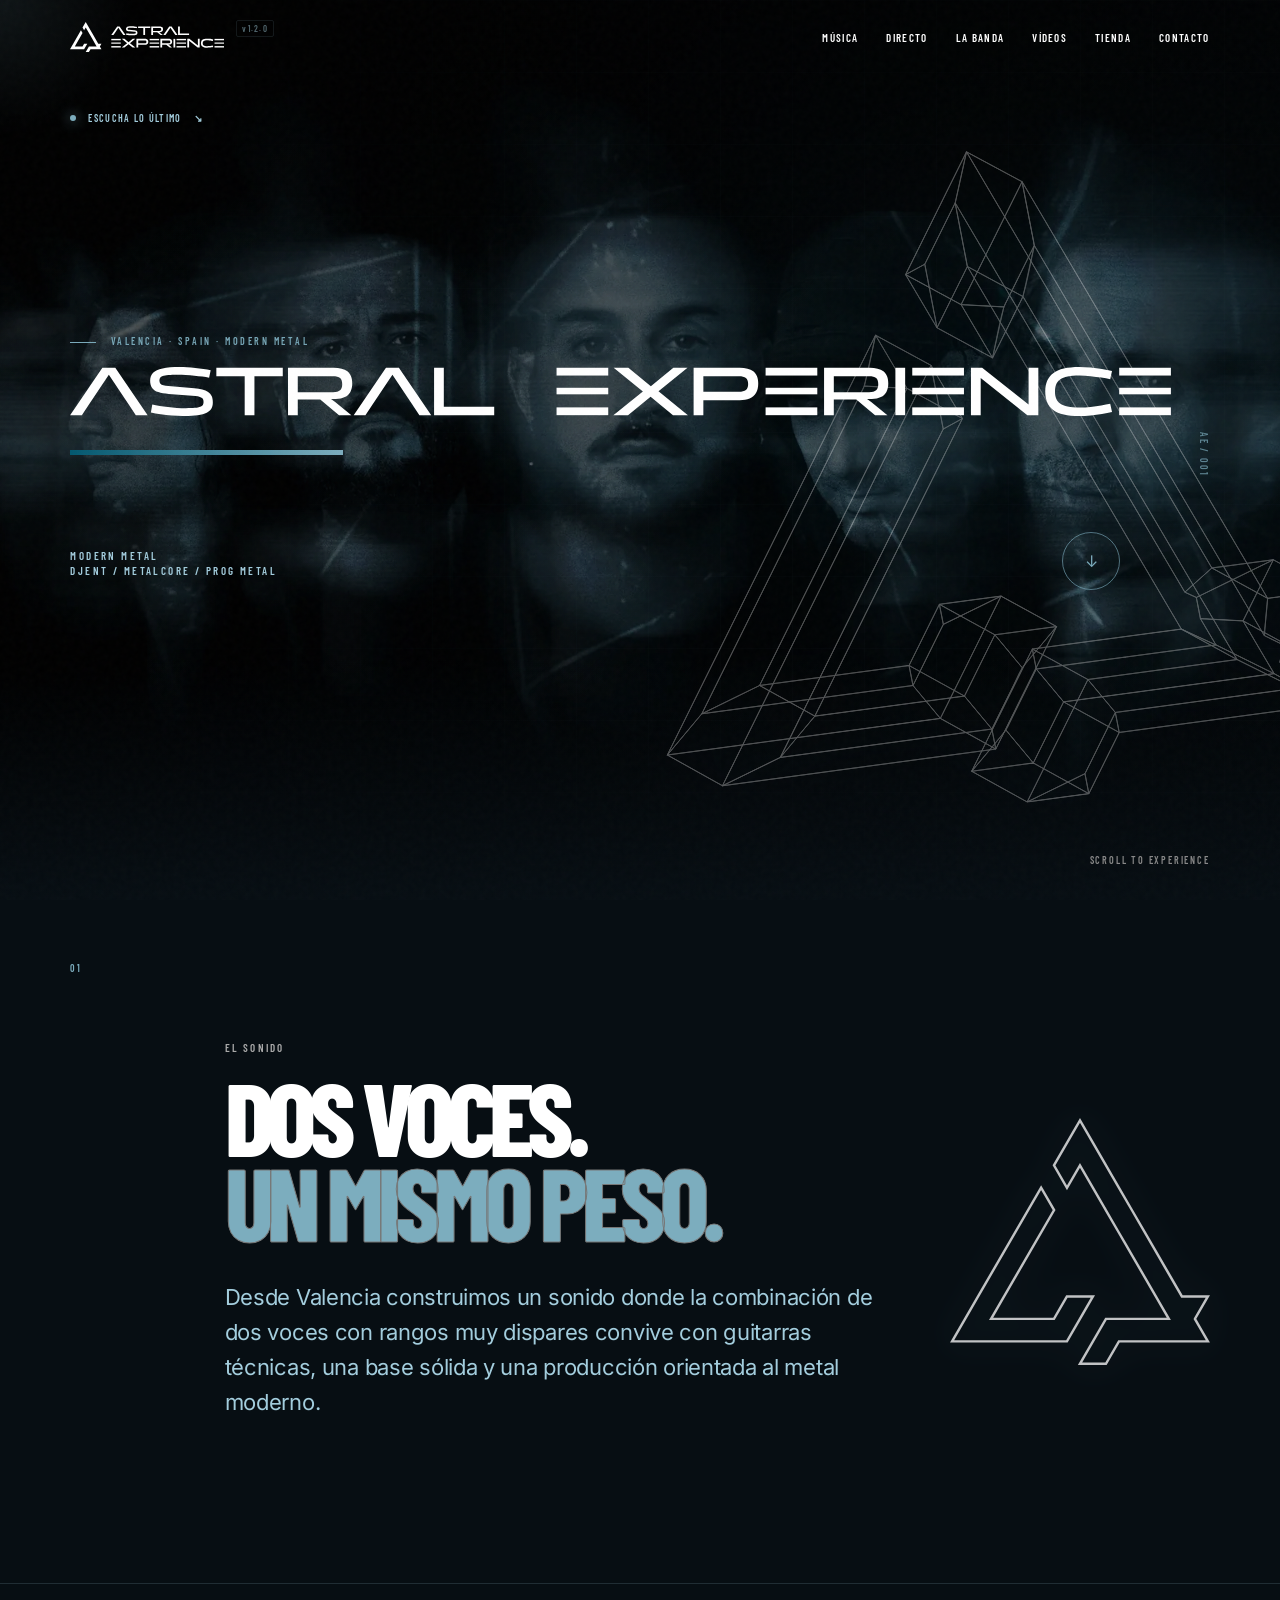
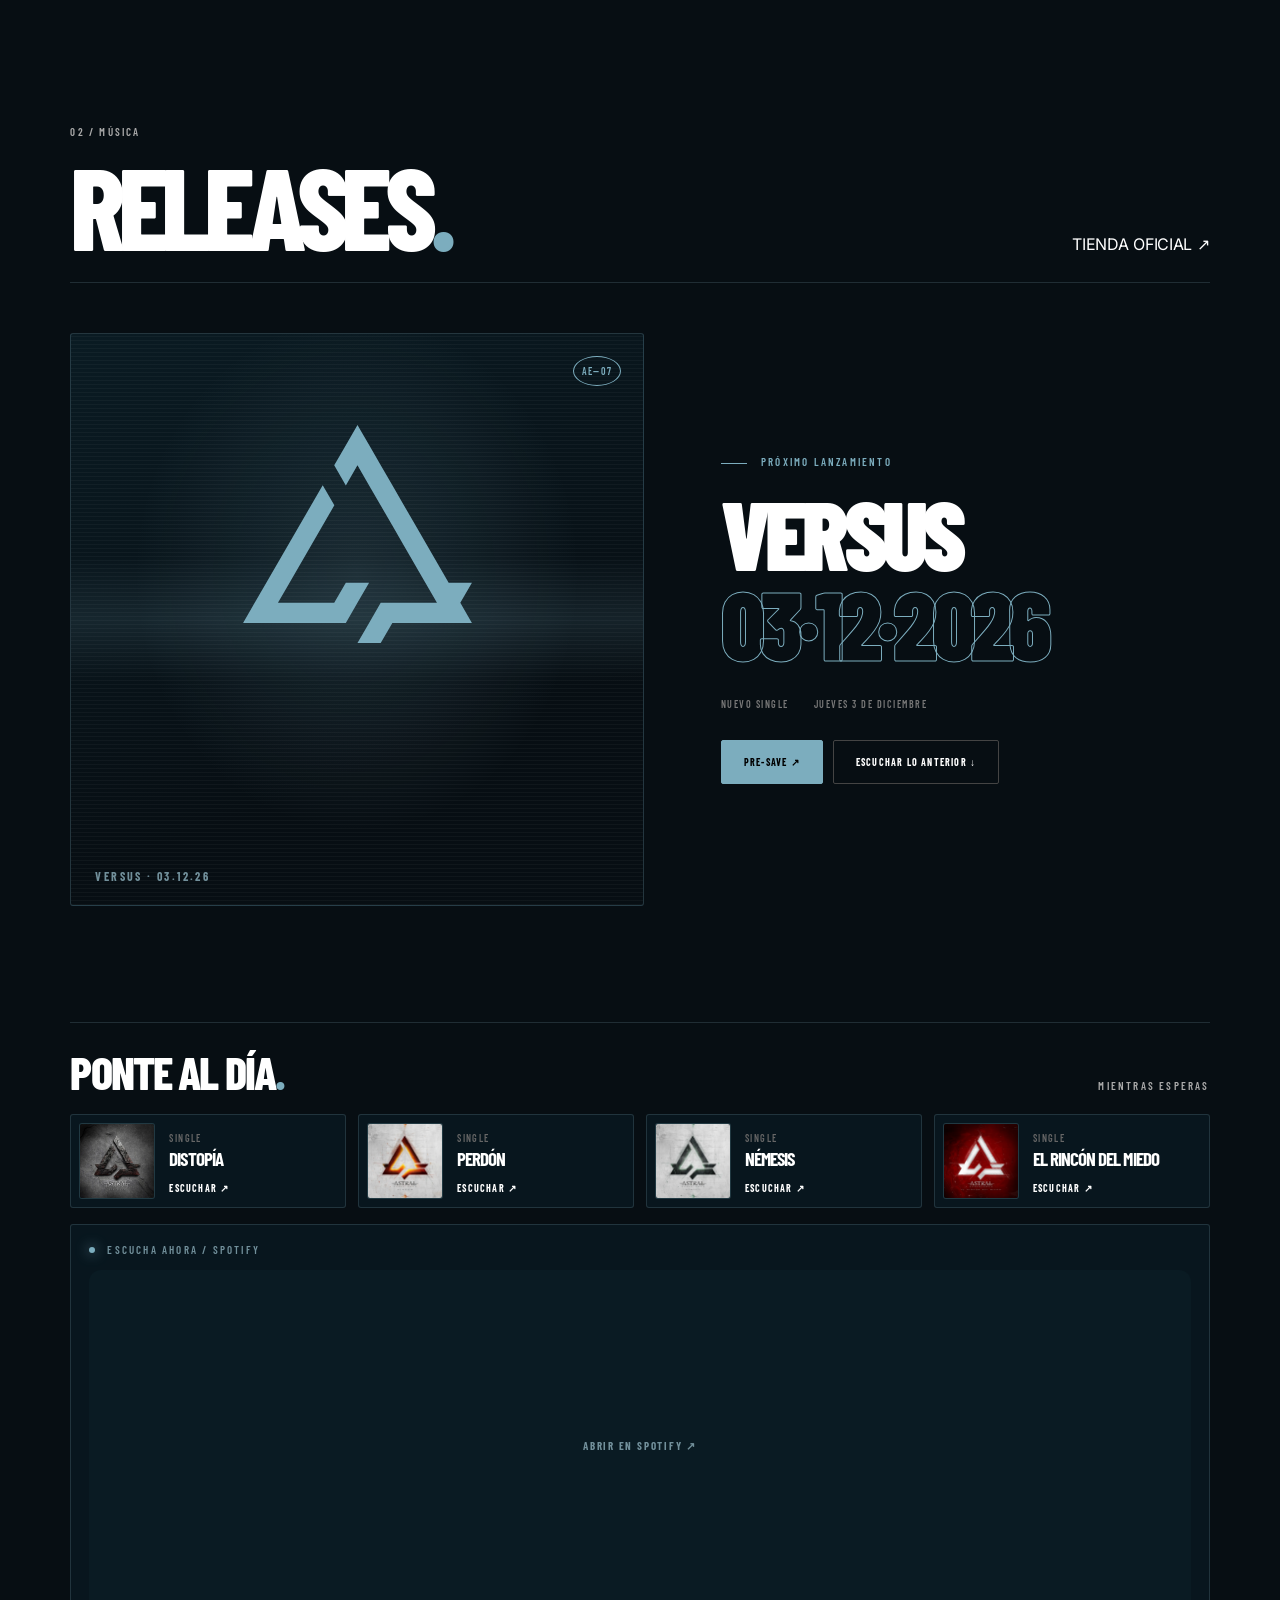
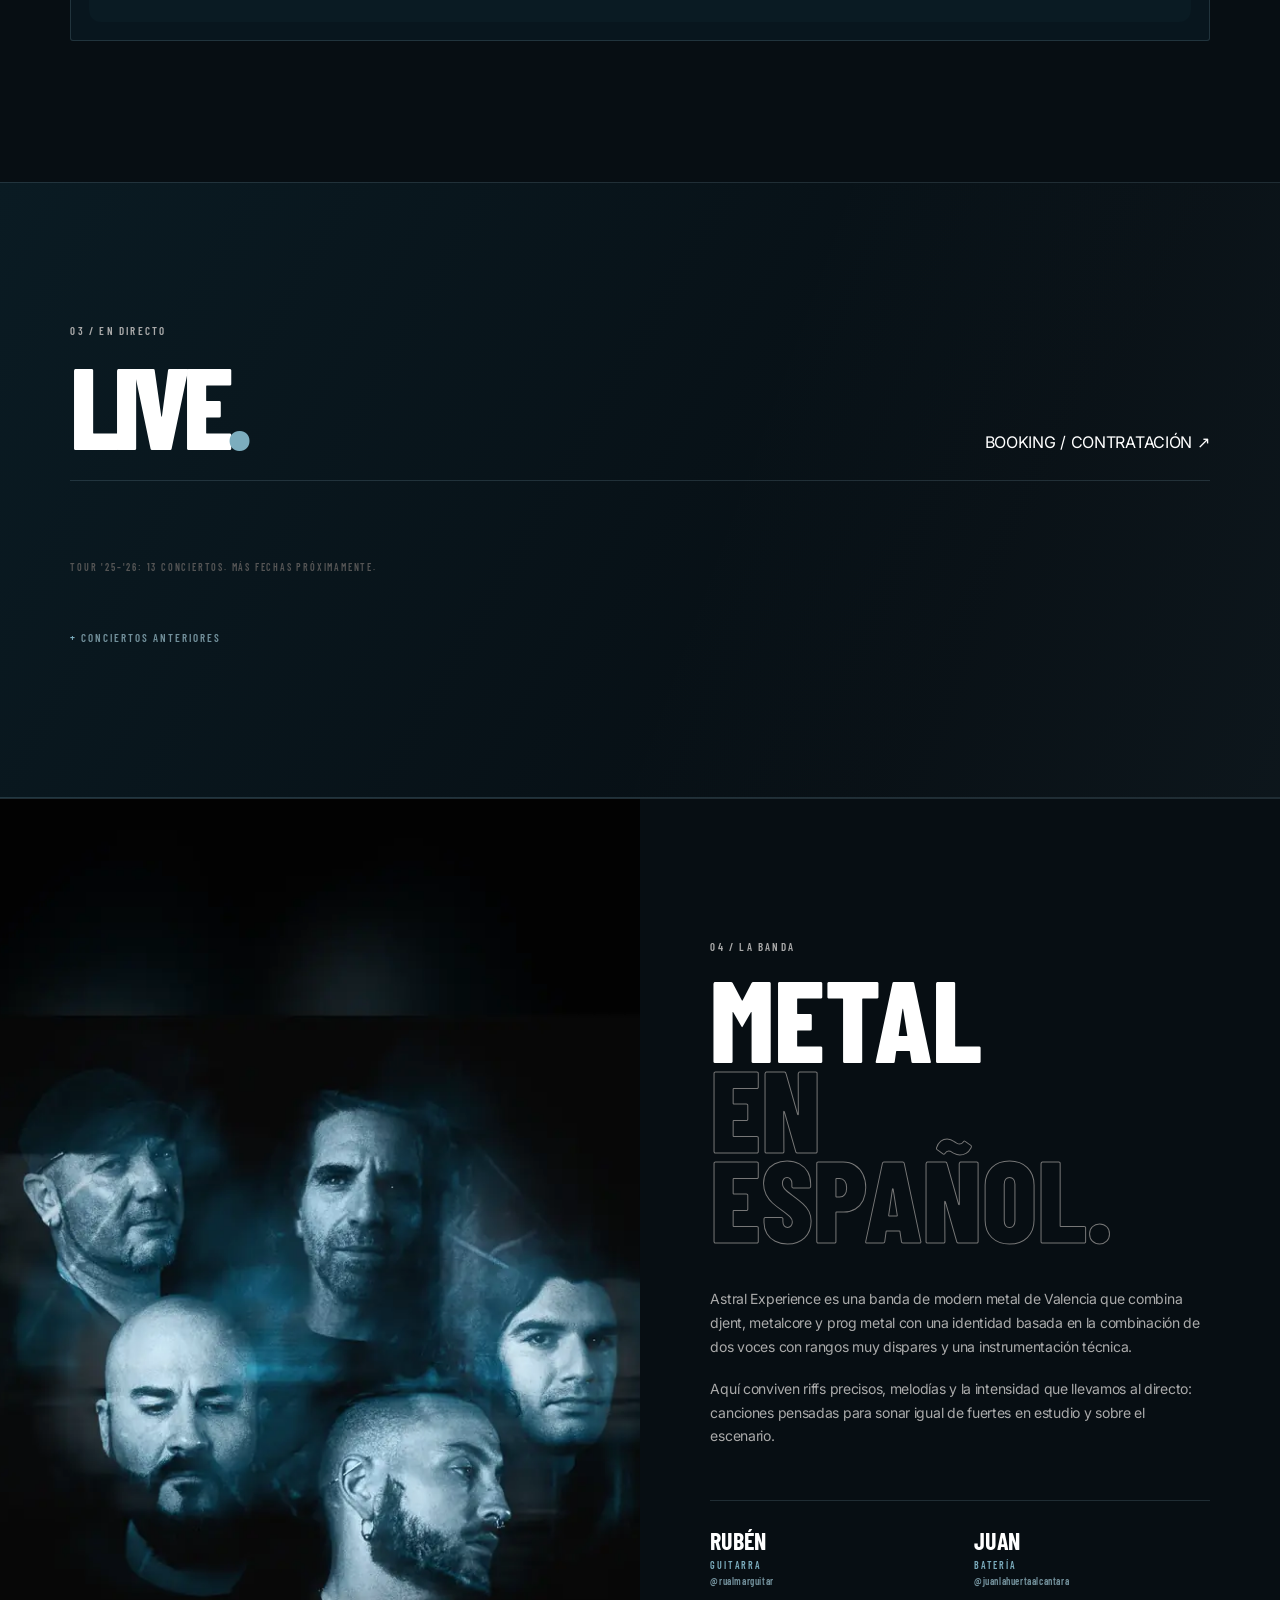
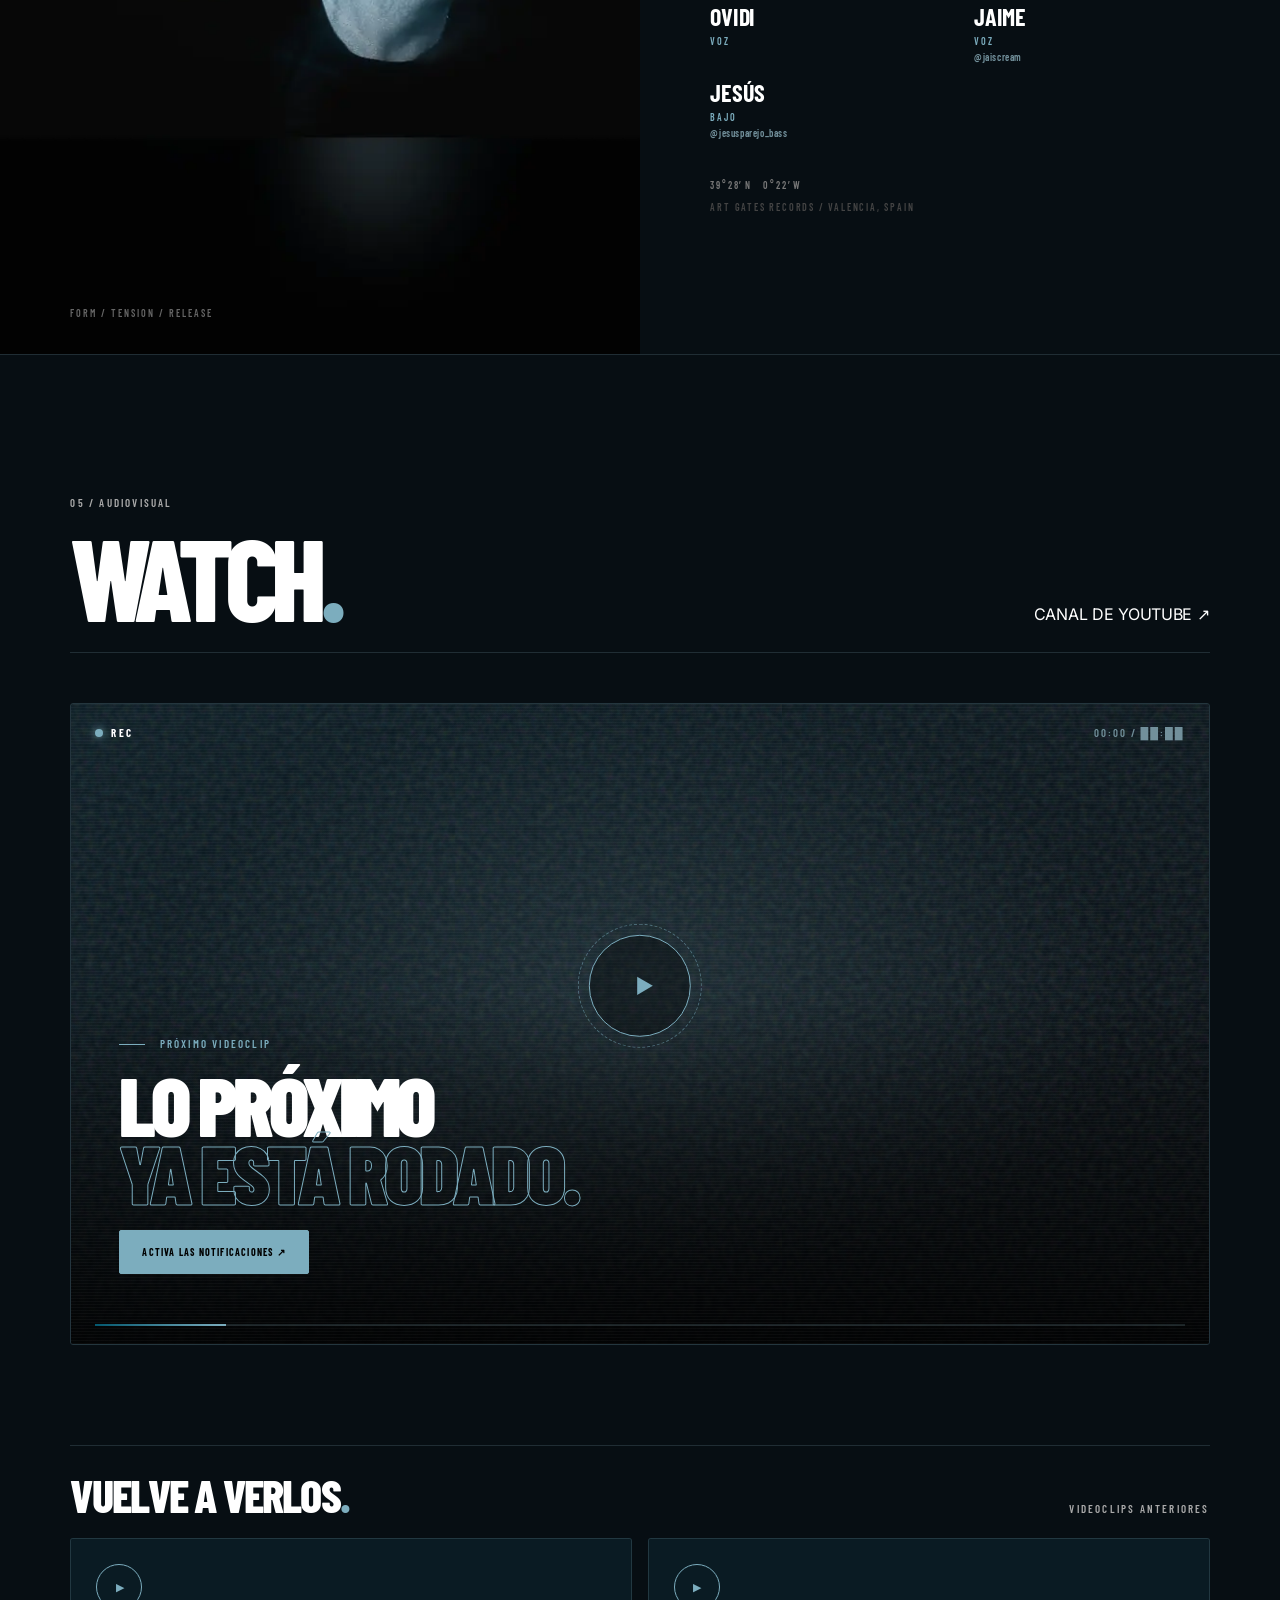
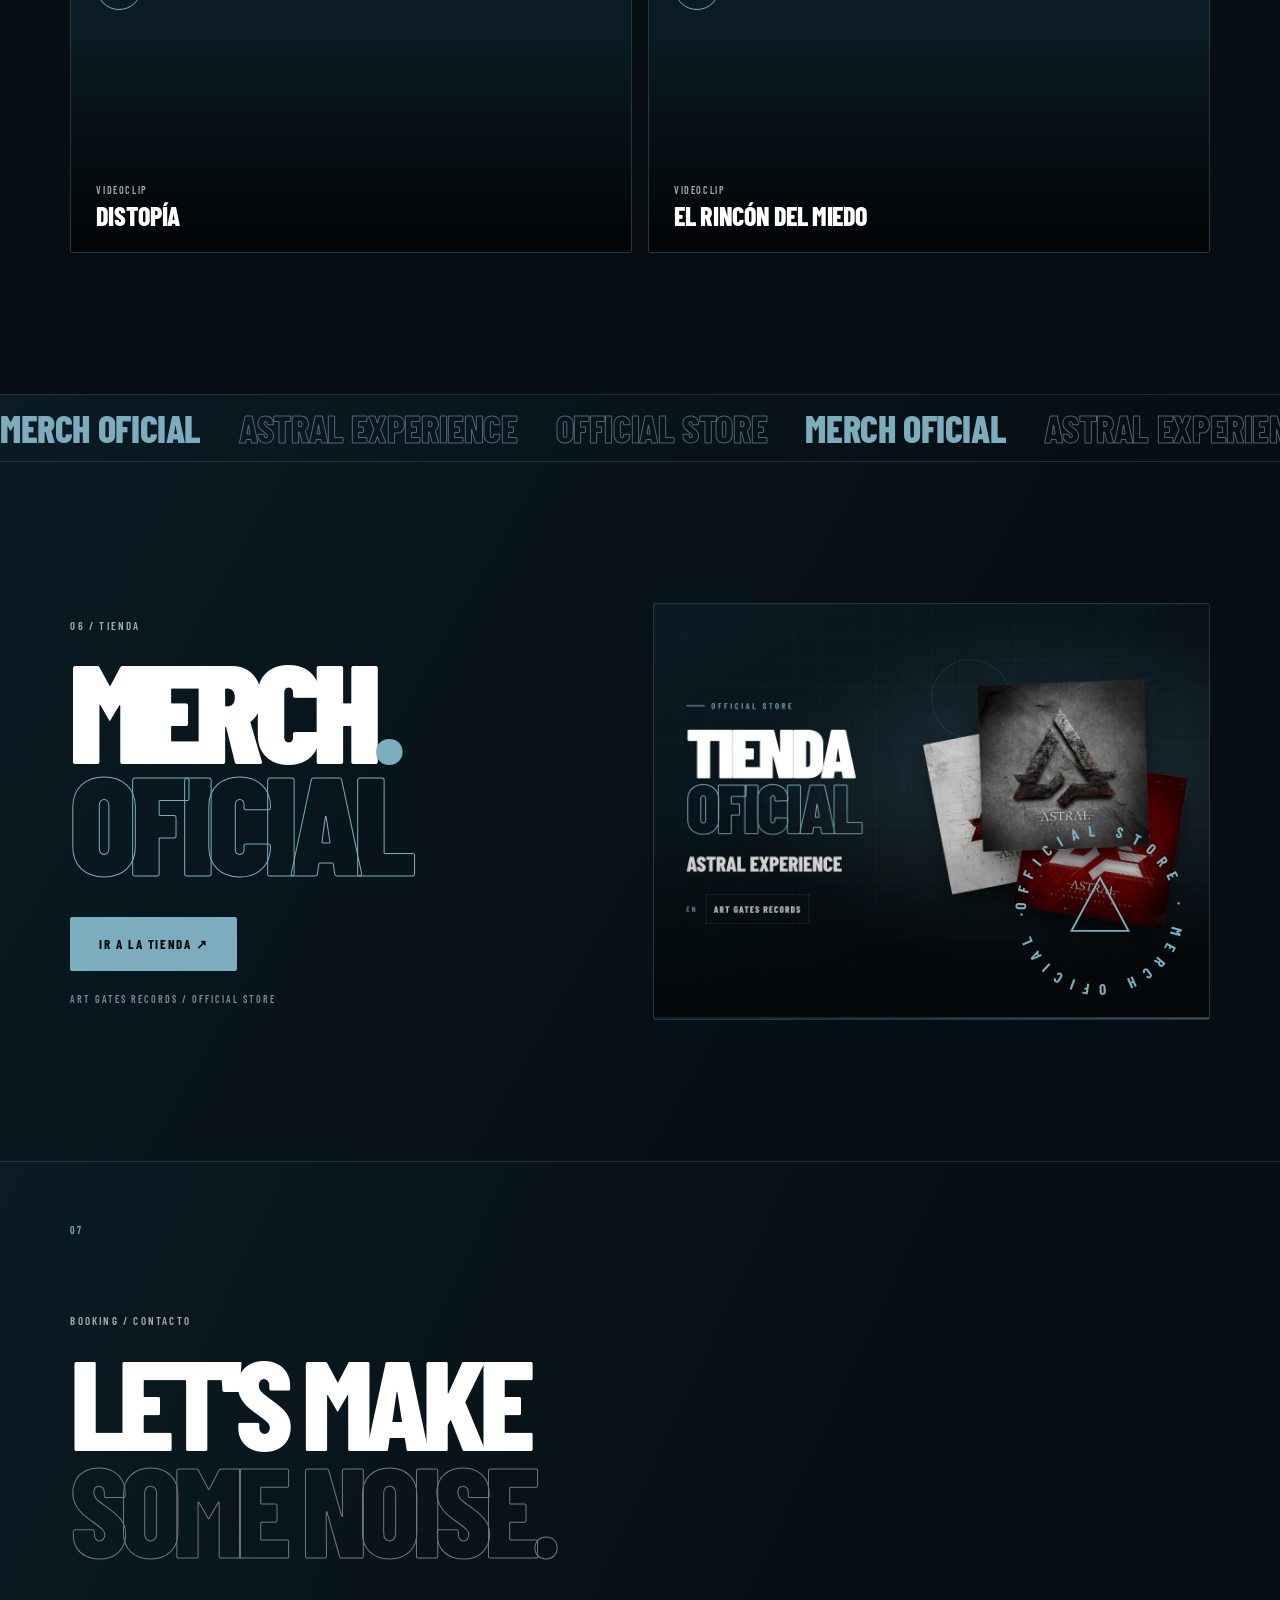
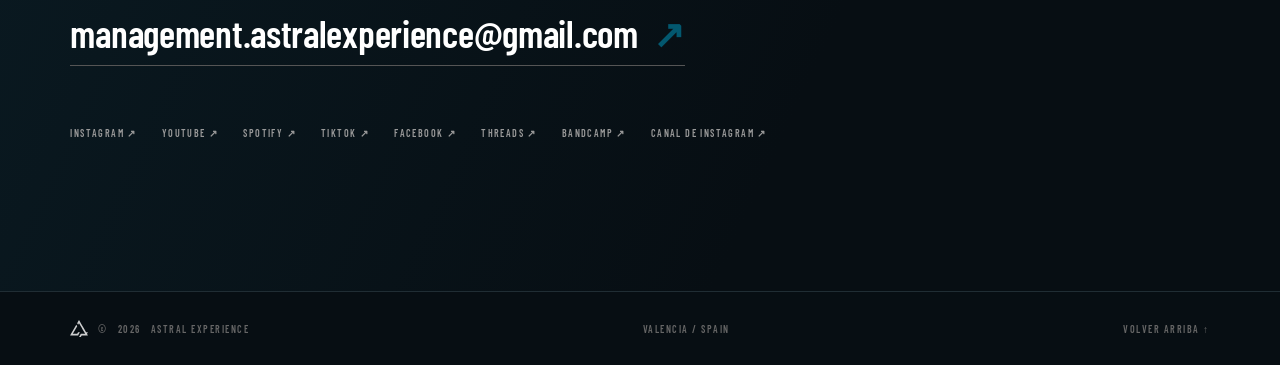
==== commit 5eb8f577: "Rellenar enlaces para publicar (web-1911-presave) Co-Authored-By: Claude Opus 5.5 <noreply@anthropic" ====
--- a/index.html
+++ b/index.html
@@ -46,8 +46,8 @@
 
   <script>document.documentElement.classList.add('js')</script>
   <!-- VERSIÓN: súbela en cada cambio aquí, en ?v= de CSS/JS y en la cabecera (fuerza a recargar estilos y scripts) -->
-  <link rel="stylesheet" href="assets/css/main.css?v=1.1.2">
-  <script src="assets/js/main.js?v=1.1.2" defer></script>
+  <link rel="stylesheet" href="assets/css/main.css?v=1.2.0">
+  <script src="assets/js/main.js?v=1.2.0" defer></script>
 
   <!-- Datos estructurados de la banda. Los conciertos se añaden solos a partir de la sección #live. -->
   <script type="application/ld+json">
@@ -92,7 +92,7 @@
     <a class="brand" href="#top" aria-label="Astral Experience, inicio">
       <!-- Imagotipo oficial (BLACKDSUN). Versiones en assets/img/logo/ -->
       <img class="brand-logo" src="assets/img/logo/imagotipo.svg" width="160" height="31" alt="Astral Experience">
-      <span class="site-version" title="Versión de la web">v1.1.2</span>
+      <span class="site-version" title="Versión de la web">v1.2.0</span>
     </a>
     <button class="menu-toggle" type="button" aria-label="Abrir menú" aria-expanded="false" aria-controls="main-nav">
       <span></span><span></span>
@@ -167,14 +167,14 @@
           <span class="next-mark"></span>
           <div class="next-bars"><i></i><i></i><i></i><i></i><i></i><i></i><i></i><i></i><i></i><i></i><i></i><i></i><i></i><i></i><i></i><i></i></div>
           <span class="next-stamp">AE—07</span>
-          <span class="next-redacted">███████ · 2026</span>
+          <span class="next-redacted">VERSUS · 03.12.26</span>
         </div>
         <div class="next-info">
           <p class="eyebrow"><span></span> PRÓXIMO LANZAMIENTO</p>
-          <h3>LO NUEVO<br><em>ESTÁ AL CAER.</em></h3>
-          <div class="release-meta"><span>NUEVO SINGLE</span><span>FECHA POR DESVELAR</span></div>
+          <h3>VERSUS<br><em>03·12·2026</em></h3>
+          <div class="release-meta"><span>NUEVO SINGLE</span><span>JUEVES 3 DE DICIEMBRE</span></div>
           <div class="actions">
-            <a class="button button-primary" href="https://www.instagram.com/astralexperience" target="_blank" rel="noopener">ENTÉRATE EL PRIMERO ↗</a>
+            <a class="button button-primary" href="https://bfan.link/versus-9" target="_blank" rel="noopener">PRE-SAVE ↗</a>
             <a class="button" href="#discografia">ESCUCHAR LO ANTERIOR ↓</a>
           </div>
         </div>
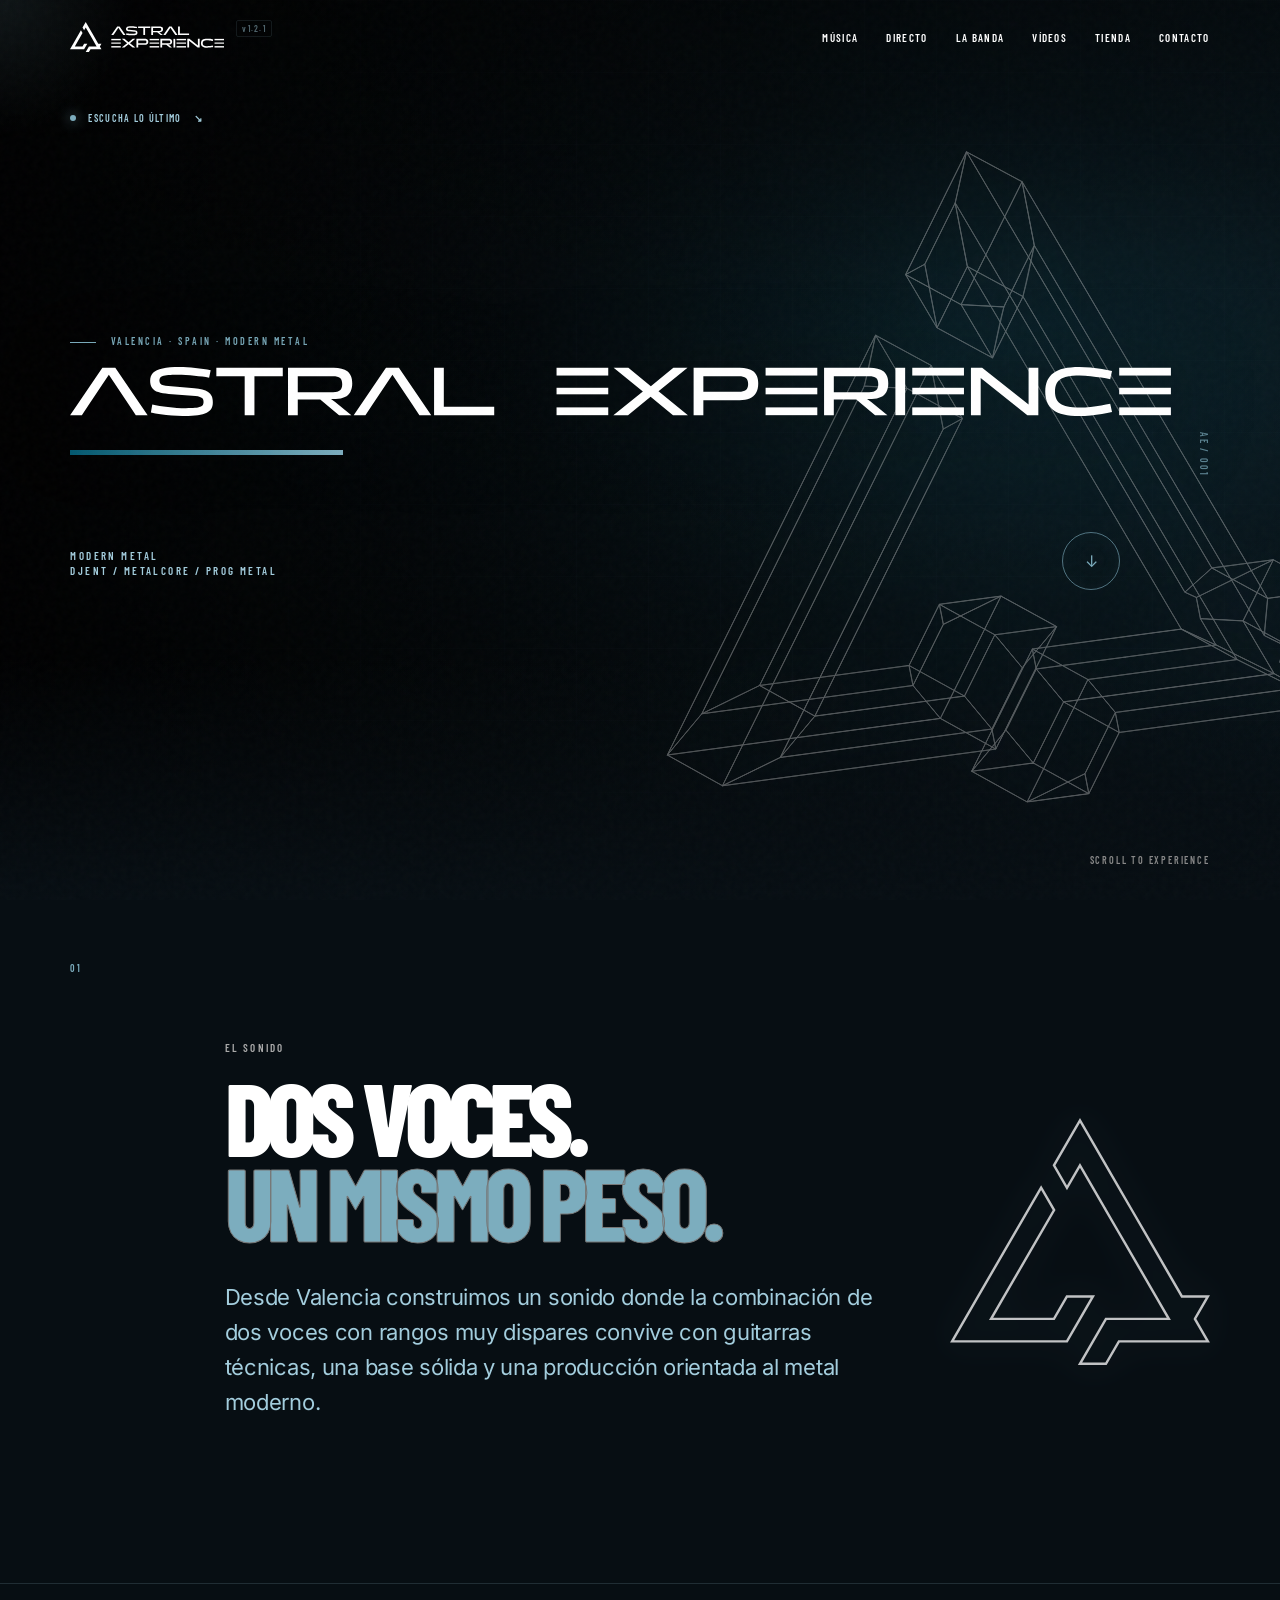
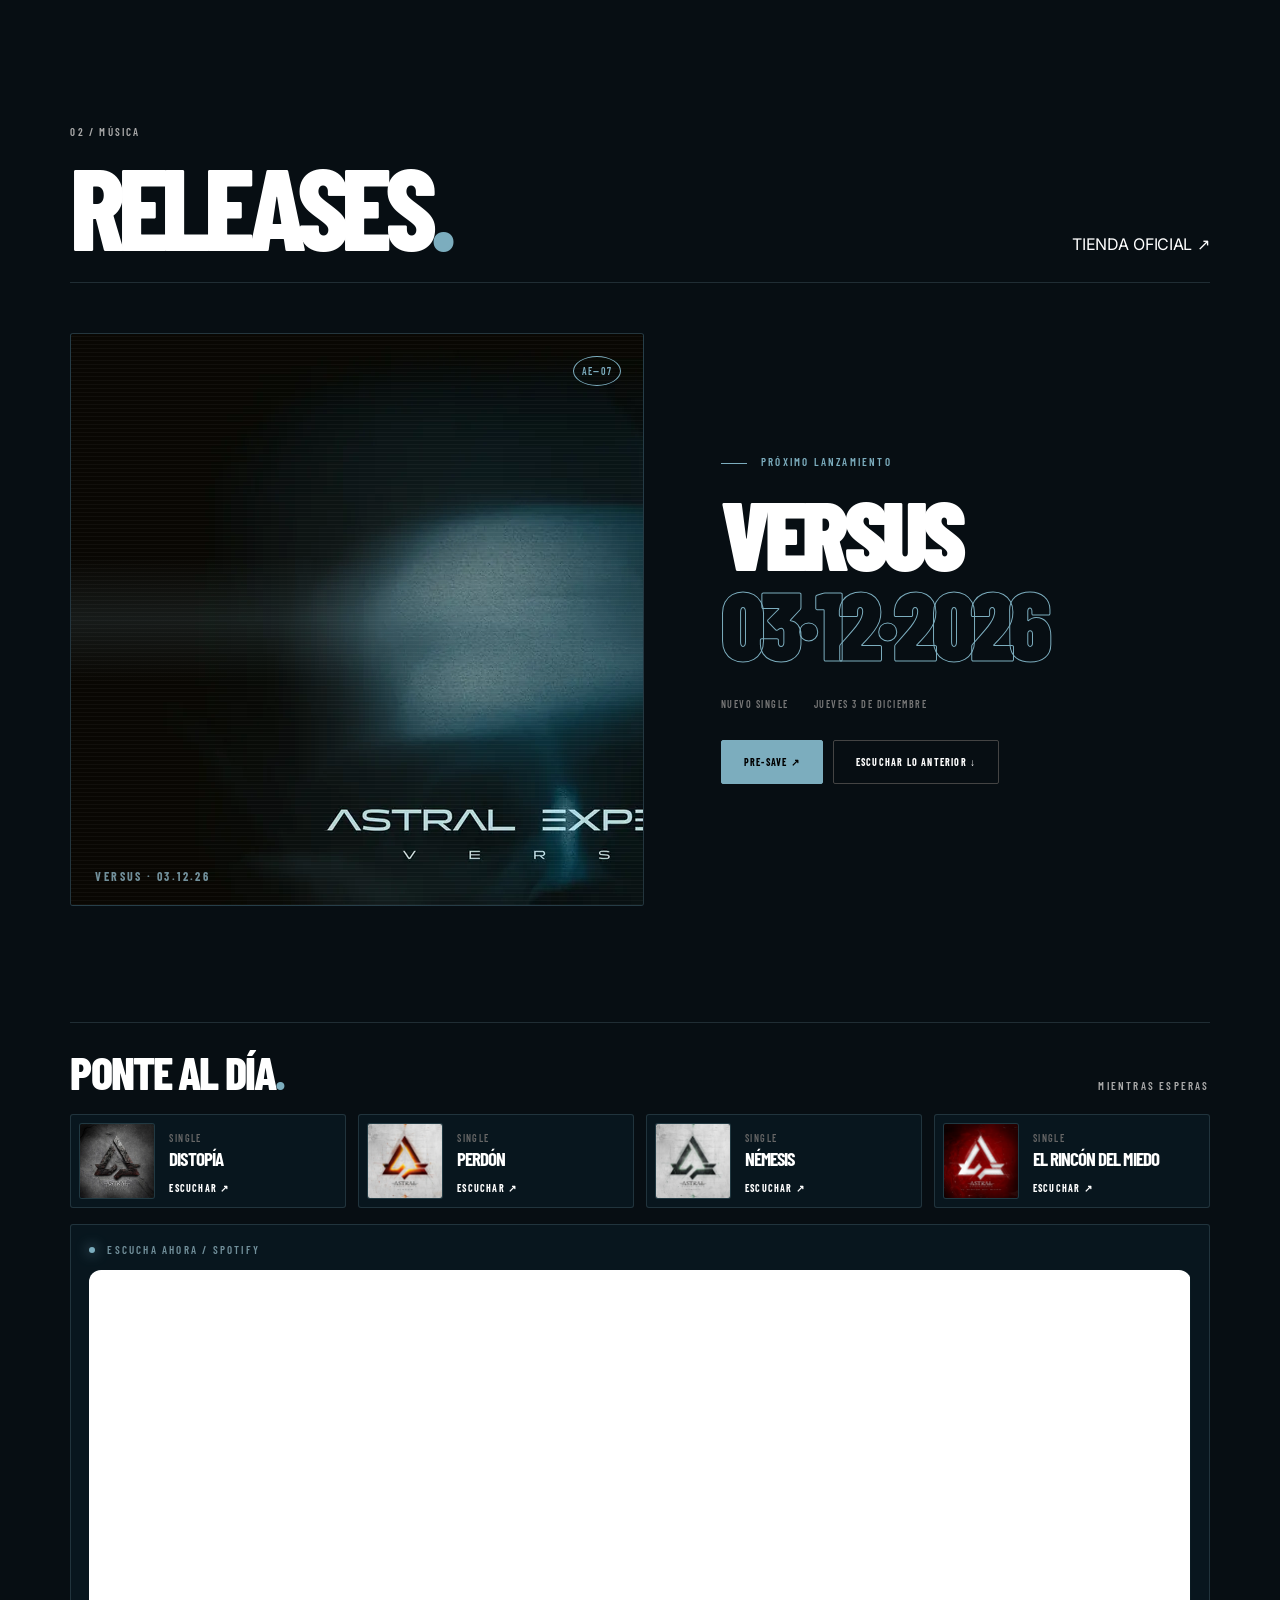
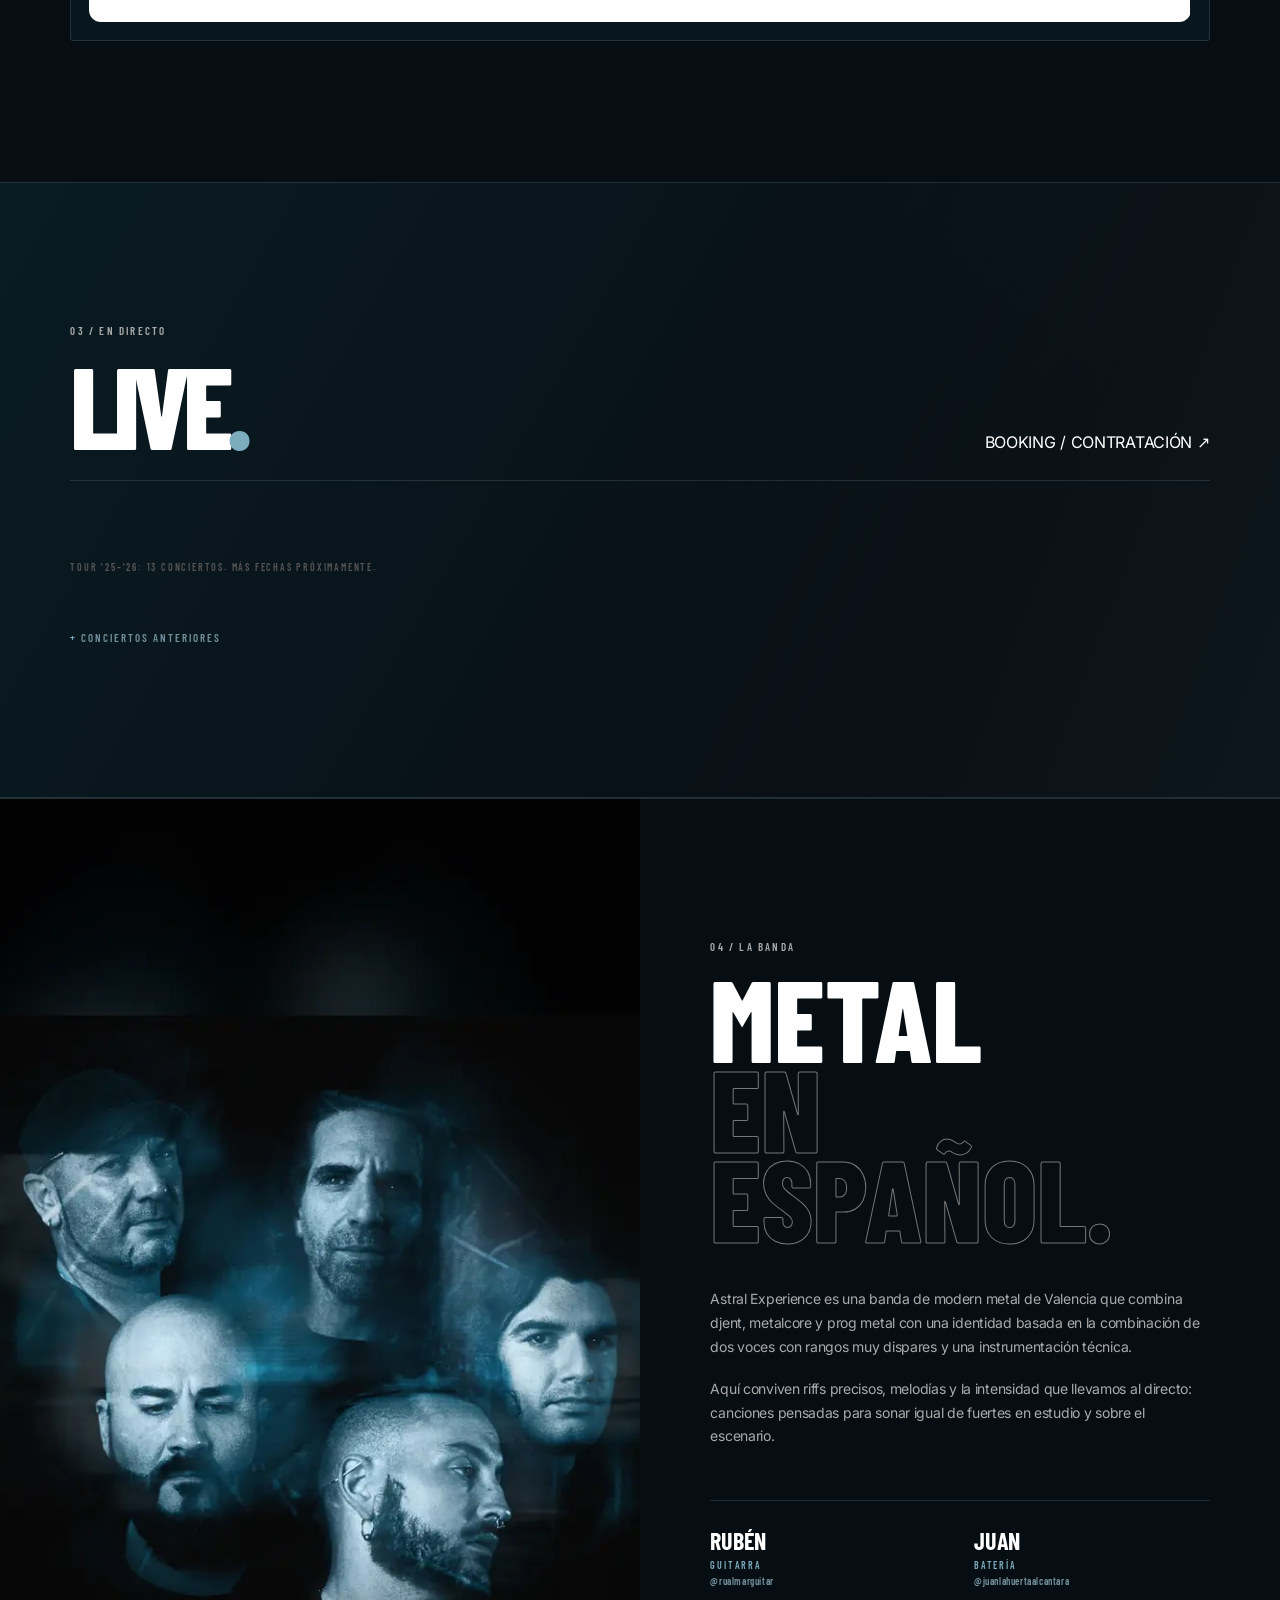
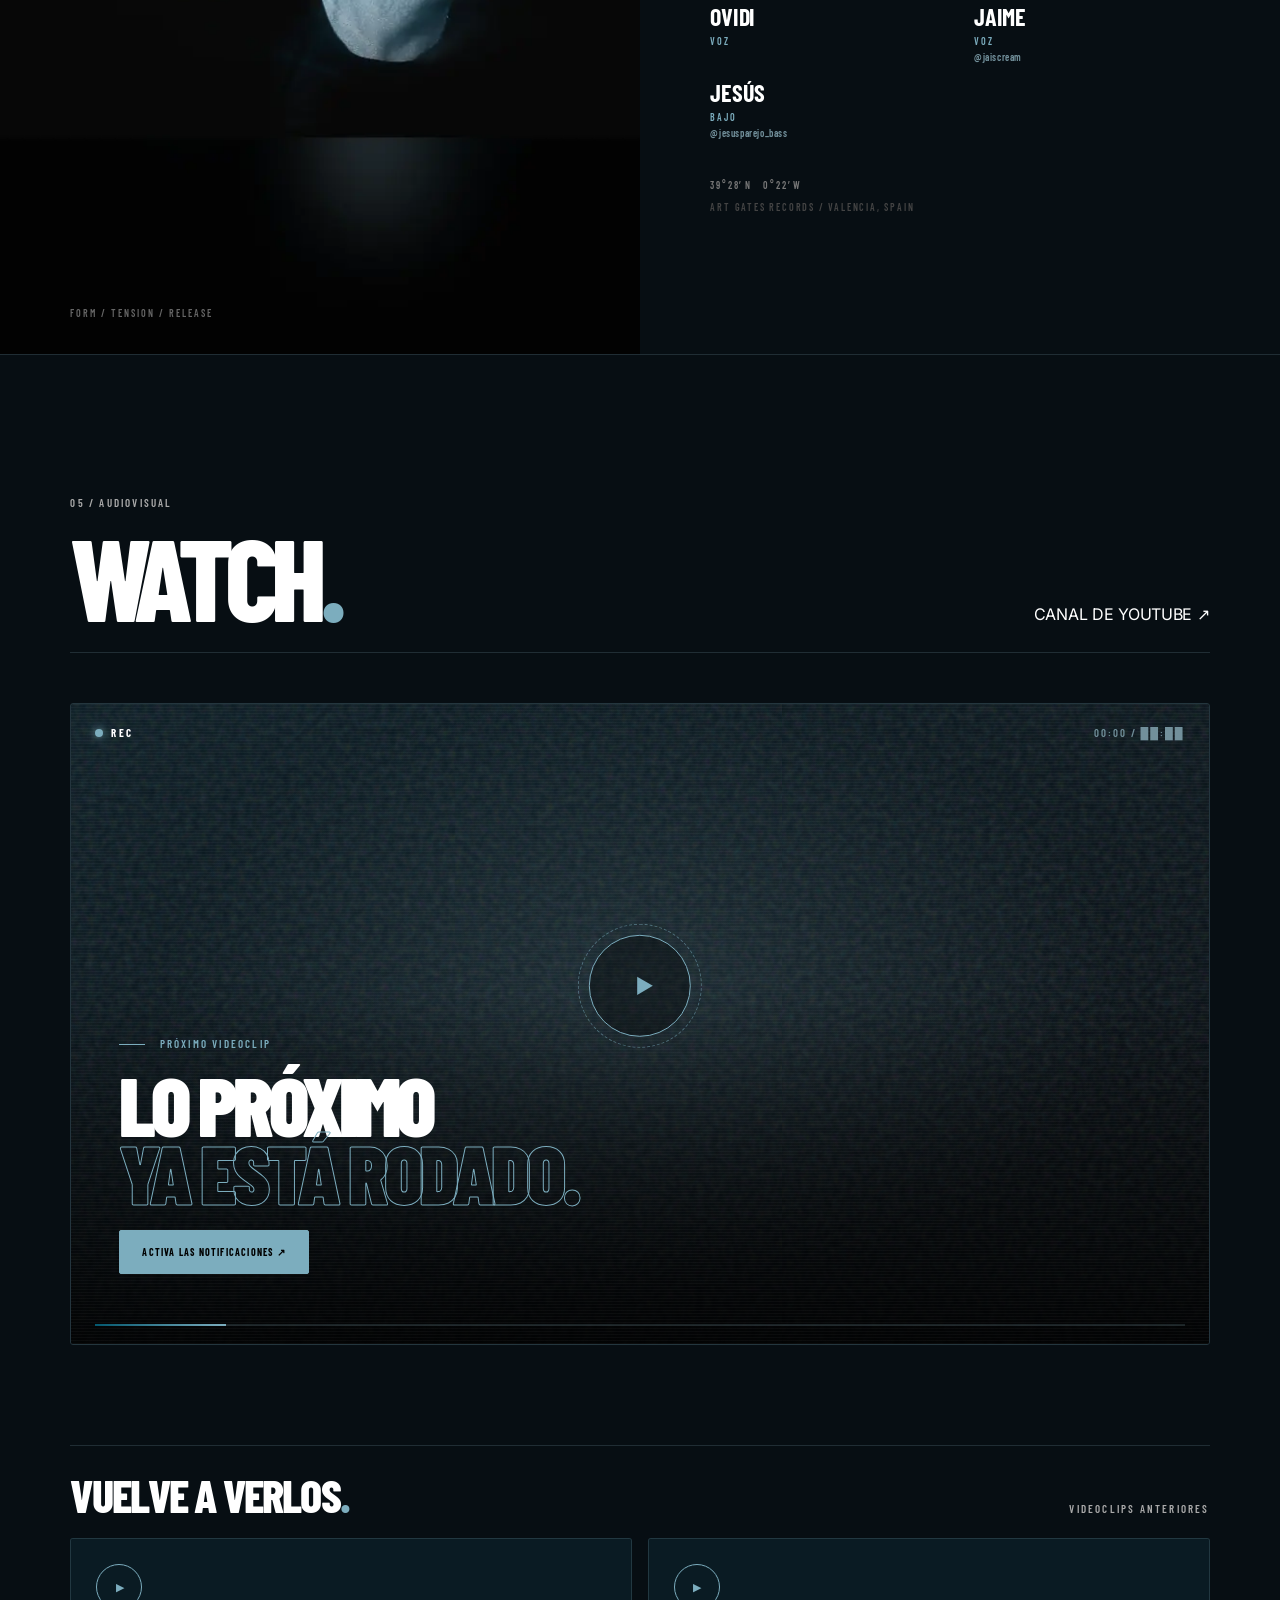
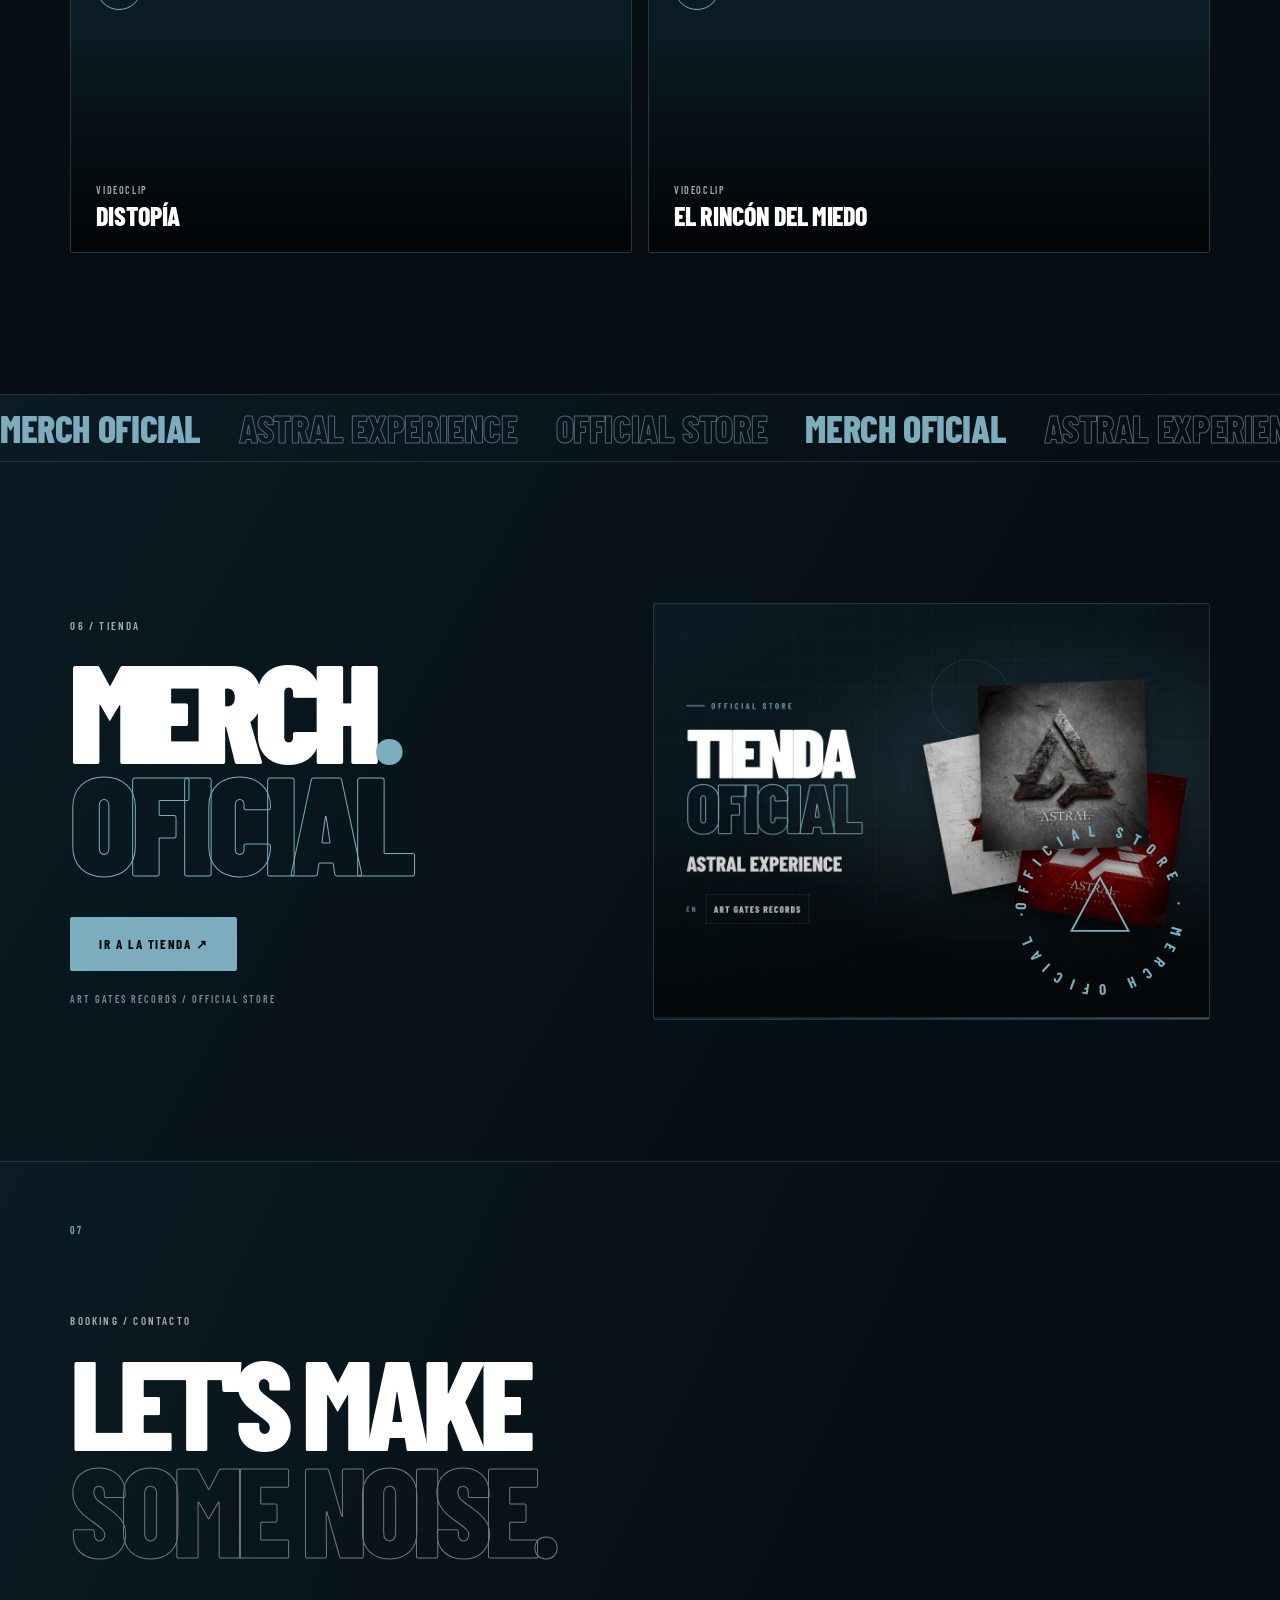
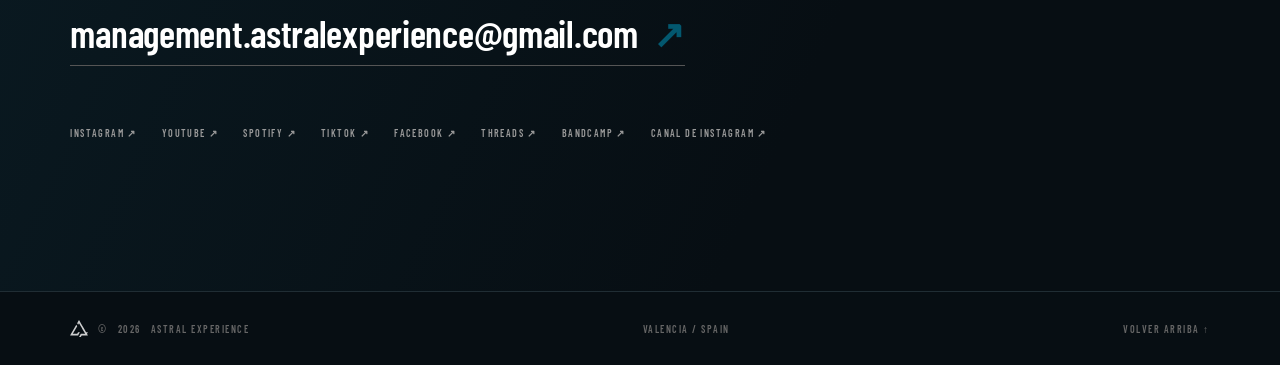
==== commit 07f39f96: "Merge main" ====
--- a/index.html
+++ b/index.html
@@ -46,8 +46,8 @@
 
   <script>document.documentElement.classList.add('js')</script>
   <!-- VERSIÓN: súbela en cada cambio aquí, en ?v= de CSS/JS y en la cabecera (fuerza a recargar estilos y scripts) -->
-  <link rel="stylesheet" href="assets/css/main.css?v=1.2.0">
-  <script src="assets/js/main.js?v=1.2.0" defer></script>
+  <link rel="stylesheet" href="assets/css/main.css?v=1.2.1">
+  <script src="assets/js/main.js?v=1.2.1" defer></script>
 
   <!-- Datos estructurados de la banda. Los conciertos se añaden solos a partir de la sección #live. -->
   <script type="application/ld+json">
@@ -92,7 +92,7 @@
     <a class="brand" href="#top" aria-label="Astral Experience, inicio">
       <!-- Imagotipo oficial (BLACKDSUN). Versiones en assets/img/logo/ -->
       <img class="brand-logo" src="assets/img/logo/imagotipo.svg" width="160" height="31" alt="Astral Experience">
-      <span class="site-version" title="Versión de la web">v1.2.0</span>
+      <span class="site-version" title="Versión de la web">v1.2.1</span>
     </a>
     <button class="menu-toggle" type="button" aria-label="Abrir menú" aria-expanded="false" aria-controls="main-nav">
       <span></span><span></span>
@@ -164,7 +164,7 @@
            ═════════════════════════════════════════════════════════════ -->
       <article class="next-release reveal">
         <div class="next-art" aria-hidden="true">
-          <span class="next-mark"></span>
+          <img class="next-cover" src="assets/img/releases/versus-1000.webp" width="1000" height="1000" decoding="async" alt="Portada de Versus"><span class="next-mark"></span>
           <div class="next-bars"><i></i><i></i><i></i><i></i><i></i><i></i><i></i><i></i><i></i><i></i><i></i><i></i><i></i><i></i><i></i><i></i></div>
           <span class="next-stamp">AE—07</span>
           <span class="next-redacted">VERSUS · 03.12.26</span>
